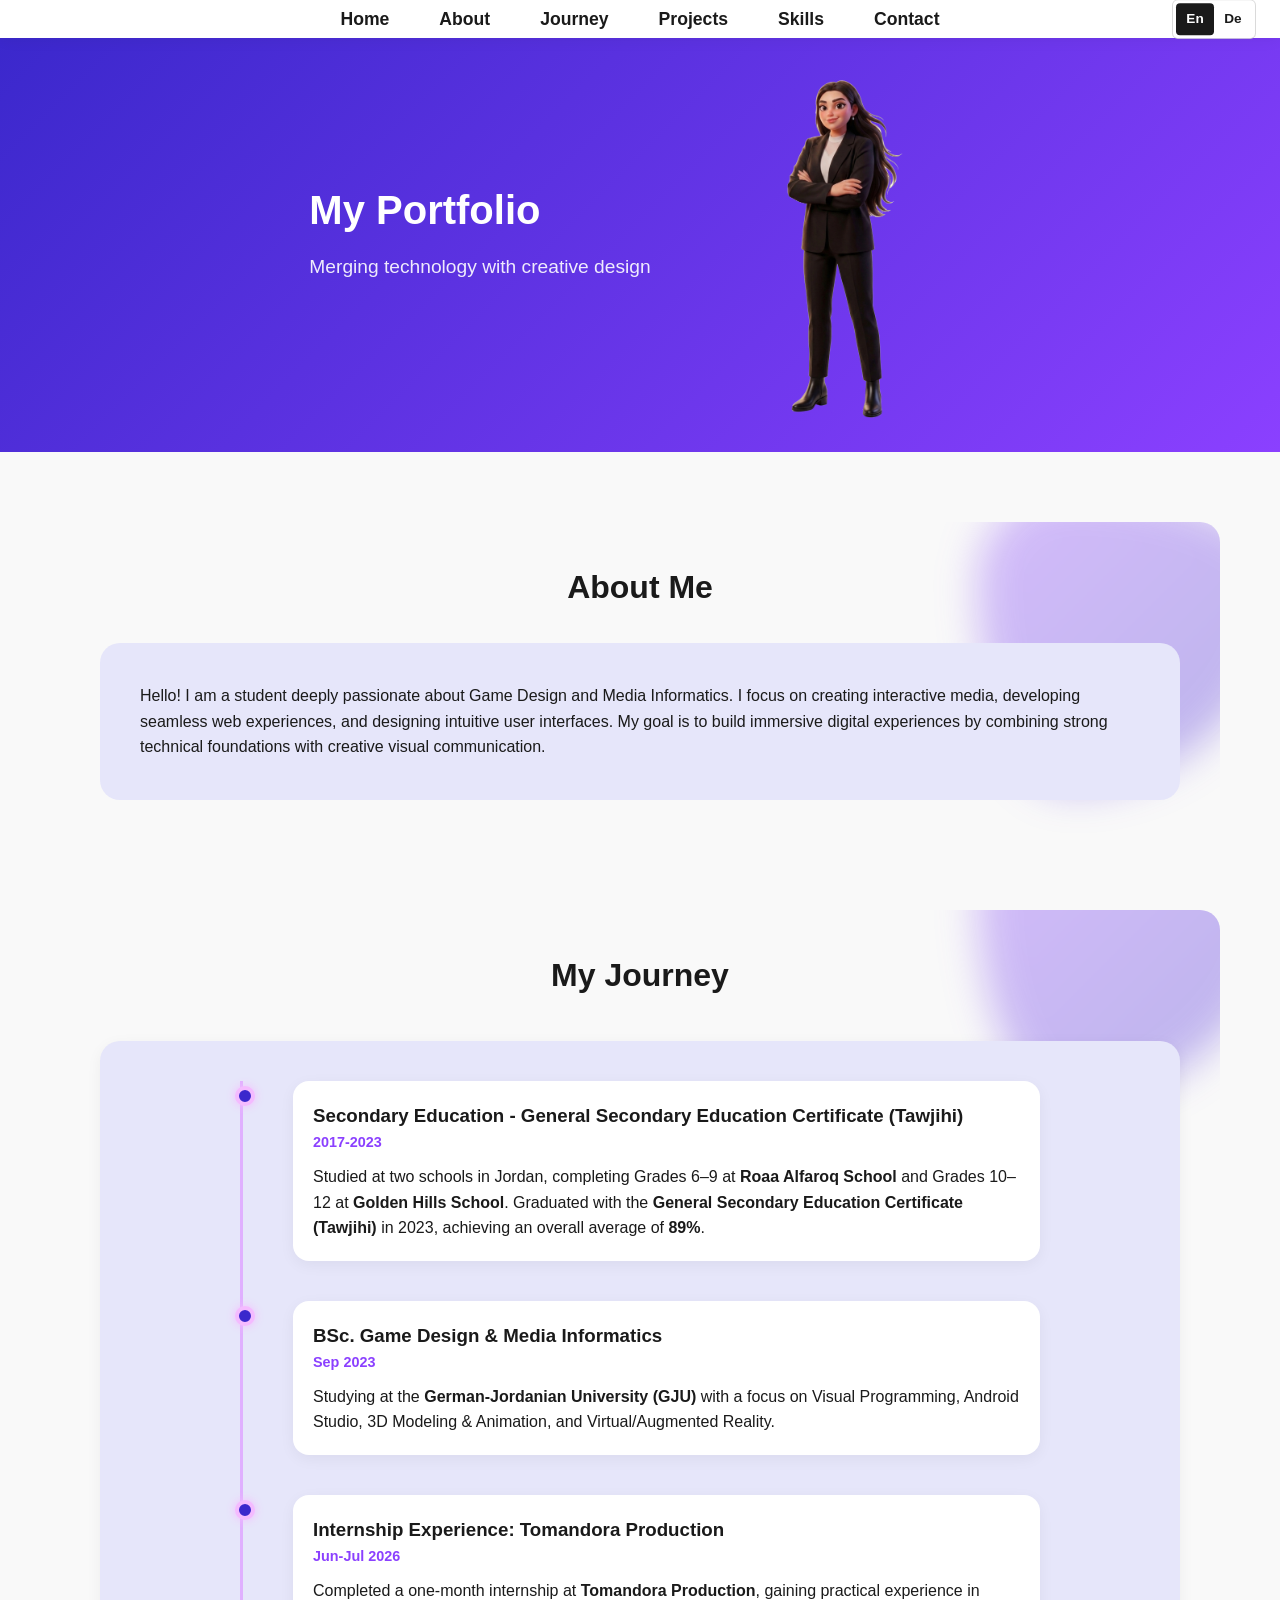
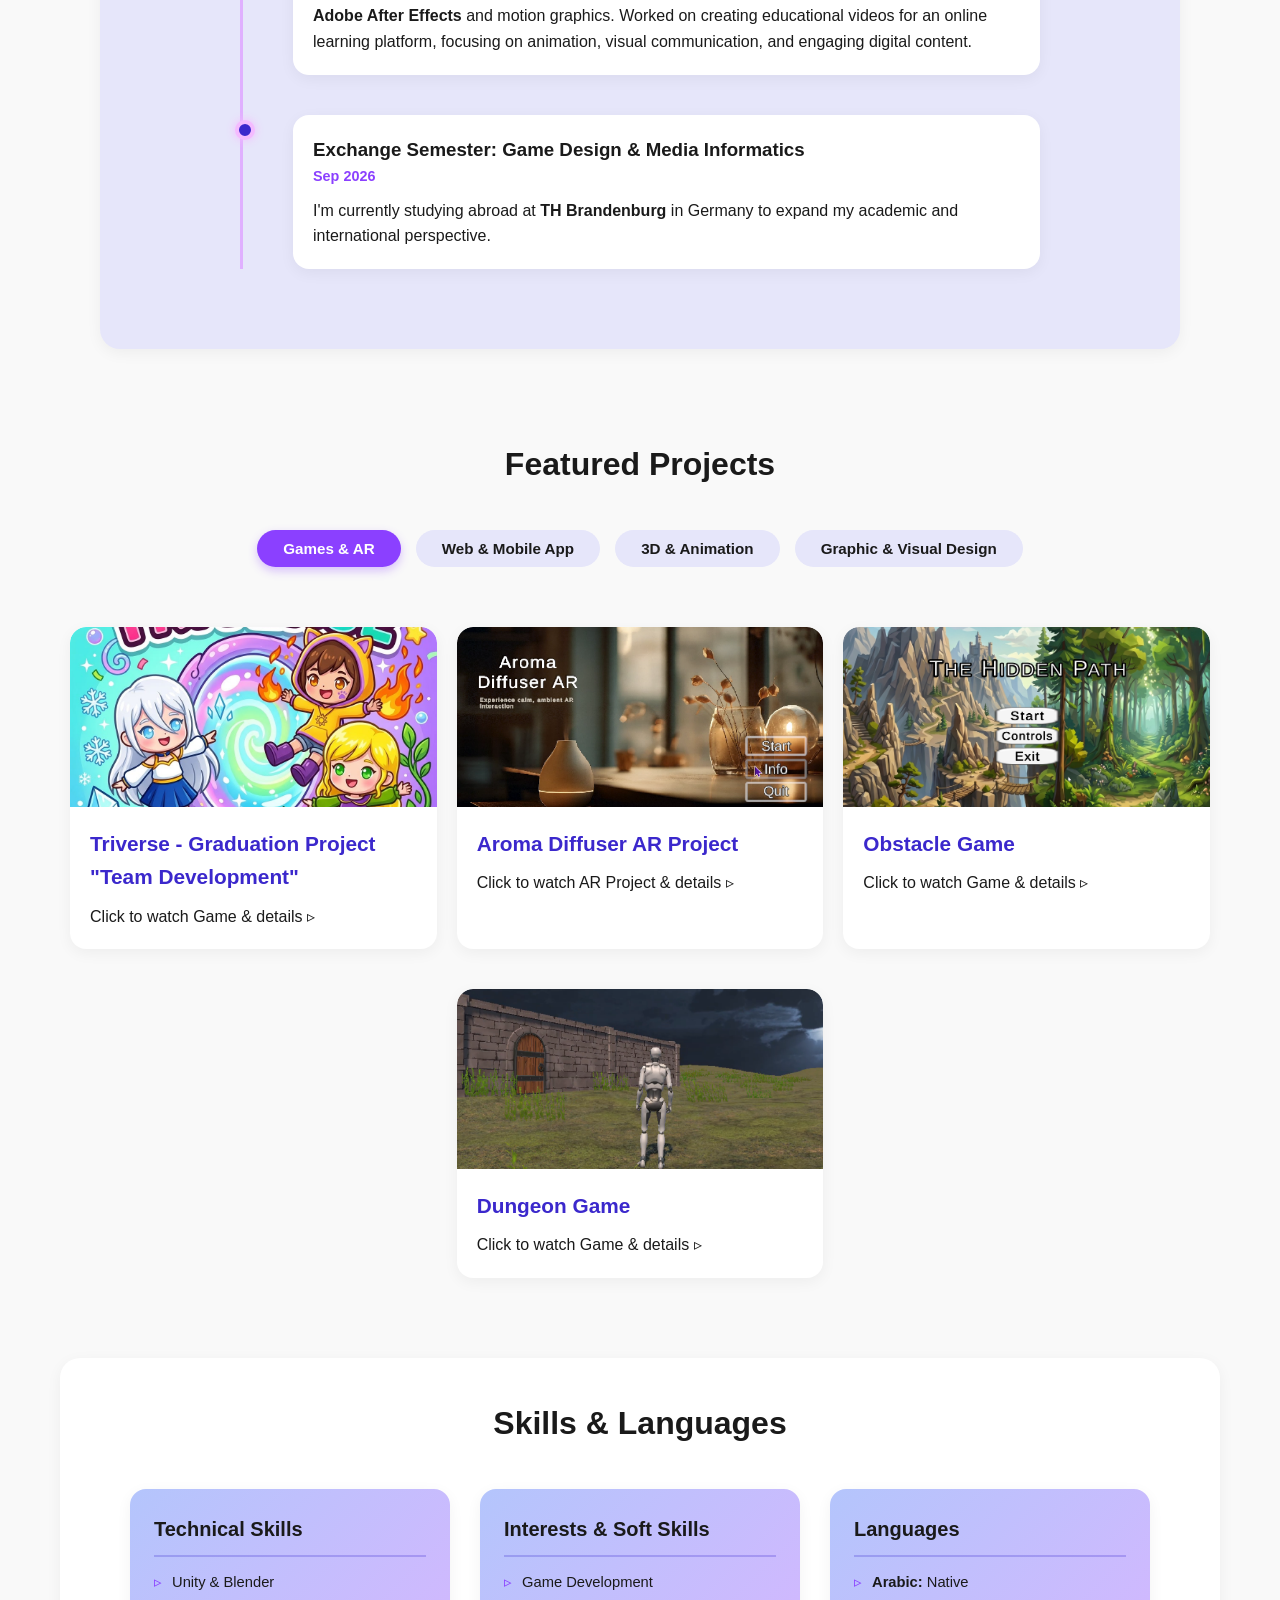
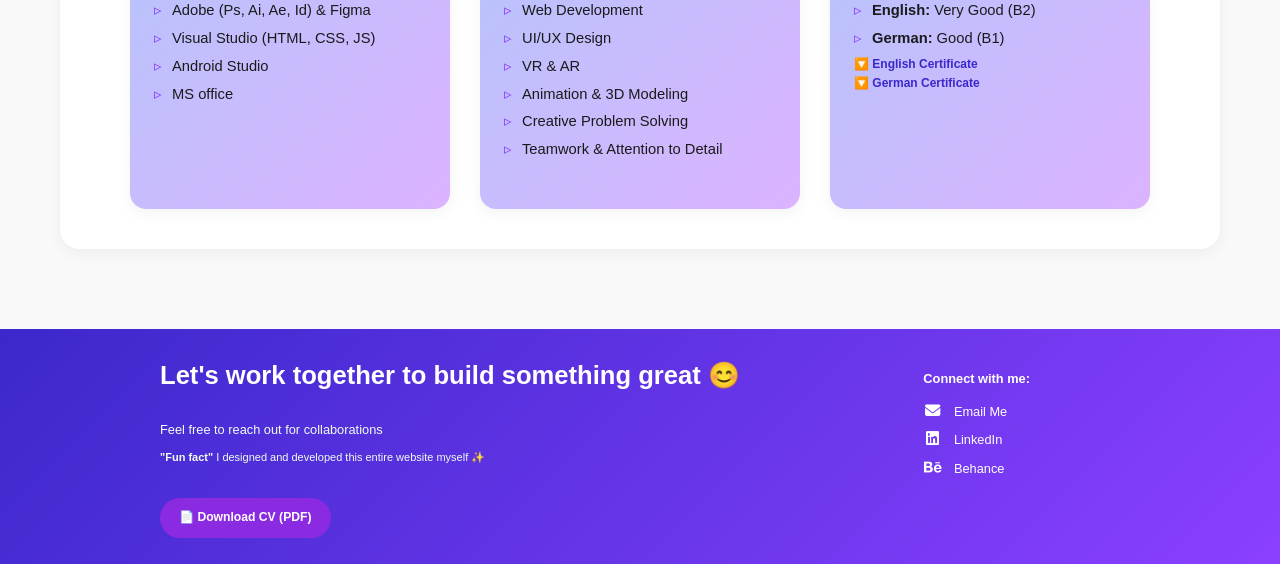
==== index.html @ ee407abc "Update videos" ====
﻿<!DOCTYPE html>
<html lang="en">
<head>
    <meta charset="UTF-8">
    <meta name="viewport" content="width=device-width, initial-scale=1.0">
    <title>Game Design & Media Informatics Portfolio</title>
    <link rel="stylesheet" href="style.css">
    <link rel="stylesheet" href="https://cdnjs.cloudflare.com/ajax/libs/font-awesome/6.4.0/css/all.min.css">
</head>
<body>

    <nav class="navbar">
        <ul>
            <li><a href="#home">Home</a></li>
            <li><a href="#about">About</a></li>
            <li><a href="#experience">Journey</a></li>
            <li><a href="#projects">Projects</a></li>
            <li><a href="#skills">Skills</a></li>
            <li><a href="#contact">Contact</a></li>
        </ul>
        <div class="language-switch" role="group" aria-label="Website language">
            <button type="button" class="language-option active" data-language="en" aria-pressed="true" onclick="setWebsiteLanguage('en')">En</button>
            <button type="button" class="language-option" data-language="de" aria-pressed="false" onclick="setWebsiteLanguage('de')">De</button>
        </div>
    </nav>

    <header class="hero" id="home">
        <div class="stars-container">
            <div class="star" style="top: 10%; left: 5%; animation-delay: 0s;"></div>
            <div class="star" style="top: 20%; left: 80%; animation-delay: 1s;"></div>
            <div class="star" style="top: 40%; left: 15%; animation-delay: 2s;"></div>
            <div class="star" style="top: 50%; left: 60%; animation-delay: 0.5s;"></div>
            <div class="star" style="top: 70%; left: 25%; animation-delay: 1.5s;"></div>
            <div class="star" style="top: 30%; left: 90%; animation-delay: 0.2s;"></div>
            <div class="star" style="top: 60%; left: 5%; animation-delay: 1.2s;"></div>
            <div class="star" style="top: 80%; left: 75%; animation-delay: 0.8s;"></div>
        </div>

        <div class="hero-content">
            <div class="hero-copy">
                <h1>My Portfolio</h1>
                <p class="hero-subtitle">Merging technology with creative design</p>
            </div>
            <div class="hero-image-container">
                <img src="Portfolio Picture2.png" alt="My Personal Picture" class="hero-image">
            </div>
        </div>
    </header>

    <main class="container">

        <section class="about relative-container" id="about">
            <div class="modern-shape"></div>

            <h2 style="text-align: center; margin-bottom: 30px; position: relative; z-index: 2;">About Me</h2>
            <div class="about-content" style="position: relative; z-index: 2;">

                <div class="about-text">
                    <p>Hello! I am a student deeply passionate about Game Design and Media Informatics. I focus on creating interactive media, developing seamless web experiences, and designing intuitive user interfaces. My goal is to build immersive digital experiences by combining strong technical foundations with creative visual communication.</p>
                </div>
            </div>
        </section>

        <section class="timeline-section relative-container" id="experience">
            <div class="modern-shape"></div>

            <h2 style="text-align: center; margin-bottom: 40px; position: relative; z-index: 2;">My Journey</h2>

            <div class="journey-wrapper" style="position: relative; z-index: 2;">
                <div class="timeline">

                    <div class="timeline-item">
                        <div class="timeline-dot"></div>
                        <div class="timeline-content">
                            <h3>Secondary Education - General Secondary Education Certificate (Tawjihi)</h3>
                            <p class="timeline-date">2017-2023</p>
                            <p>Studied at two schools in Jordan, completing Grades 6–9 at <strong>Roaa Alfaroq School</strong> and Grades 10–12 at <strong>Golden Hills School</strong>. Graduated with the <strong>General Secondary Education Certificate (Tawjihi)</strong> in 2023, achieving an overall average of <strong>89%</strong>.</p>
                        </div>
                    </div>

                    <div class="timeline-item">
                        <div class="timeline-dot"></div>
                        <div class="timeline-content">
                            <h3>BSc. Game Design & Media Informatics</h3>
                            <p class="timeline-date">Sep 2023</p>
                            <p>Studying at the <strong>German-Jordanian University (GJU)</strong> with a focus on Visual Programming, Android Studio, 3D Modeling & Animation, and Virtual/Augmented Reality.</p>
                        </div>
                    </div>

                    <div class="timeline-item">
                        <div class="timeline-dot"></div>
                        <div class="timeline-content">
                            <h3>Internship Experience: Tomandora Production</h3>
                            <p class="timeline-date">Jun-Jul 2026</p>
                            <p>Completed a one-month internship at <strong>Tomandora Production</strong>, gaining practical experience in <strong>Adobe After Effects</strong> and motion graphics. Worked on creating educational videos for an online learning platform, focusing on animation, visual communication, and engaging digital content.</p>
                        </div>
                    </div>

                    <div class="timeline-item">
                        <div class="timeline-dot"></div>
                        <div class="timeline-content">
                            <h3>Exchange Semester: Game Design & Media Informatics</h3>
                            <p class="timeline-date">Sep 2026</p>
                            <p>I'm currently studying abroad at <strong>TH Brandenburg</strong> in Germany to expand my academic and international perspective.</p>
                        </div>
                    </div>

                </div>
            </div>
        </section>

        <section class="projects" id="projects">
            <h2 style="text-align: center; margin-bottom: 20px;">Featured Projects</h2>

            <div class="project-filters">
                <button class="filter-btn active" data-filter="games-ar">Games & AR</button>
                <button class="filter-btn" data-filter="web-app">Web & Mobile App</button>
                <button class="filter-btn" data-filter="3d-animation">3D & Animation</button>
                <button class="filter-btn" data-filter="graphic-design">Graphic & Visual Design</button>
            </div>

            <div class="project-card case-study" data-category="games-ar" onclick="openModal('modal-triverse')">
                <div class="card-image" style="background-image: url('Projects/triverse logo.png');"></div>
                <div class="case-study-content">
                    <h3>Triverse - Graduation Project &quot;Team Development&quot;</h3>
                    <p>Click to watch Game &amp; details ▹</p>
                </div>
            </div>

            <div class="project-card case-study" data-category="games-ar" onclick="openModal('modal-ar-aroma')">
                <div class="card-image" style="background-image: url('Projects/AR image.png');"></div>
                <div class="case-study-content">
                    <h3>Aroma Diffuser AR Project</h3>
                    <p>Click to watch AR Project & details ▹</p>
                </div>
            </div>

            <div class="project-card case-study" data-category="games-ar" onclick="openModal('modal-obstacle')">
                <div class="card-image" style="background-image: url('Projects/Obstacle image.png');"></div>
                <div class="case-study-content">
                    <h3>Obstacle Game</h3>
                    <p>Click to watch Game & details ▹</p>
                </div>
            </div>

            <div class="project-card case-study" data-category="games-ar" onclick="openModal('modal-dungeon')">
                <div class="card-image" style="background-image: url('Projects/dungeon image.png');"></div>
                <div class="case-study-content">
                    <h3>Dungeon Game</h3>
                    <p>Click to watch Game & details ▹</p>
                </div>
            </div>

            <div class="project-card case-study hide-project" data-category="web-app" onclick="openModal('modal-flashcards')">
                <div class="card-image" style="background-image: url('Projects/Flashcards image.png');"></div>
                <div class="case-study-content">
                    <h3>Educational Flashcards Website</h3>
                    <p>Click to view Website & details ▹</p>
                </div>
            </div>

            <div class="project-card case-study hide-project" data-category="web-app" onclick="openModal('modal-ssd')">
                <div class="card-image" style="background-image: url('Projects/sdd image.png');"></div>
                <div class="case-study-content">
                    <h3>SSD Platform App</h3>
                    <p>Click to view App & details ▹</p>
                </div>
            </div>

            <div class="project-card case-study hide-project" data-category="web-app" onclick="openModal('modal-little-explorer')">
                <div class="card-image" style="background-image: url('Projects/Little Explorer App.png');"></div>
                <div class="case-study-content">
                    <h3>Little Explorer App</h3>
                    <p>Click to watch App & details ▹</p>
                </div>
            </div>

            <div class="project-card case-study hide-project" data-category="web-app" onclick="openModal('modal-refood')">
                <div class="card-image" style="background-image: url('Projects/refood figma image.png');"></div>
                <div class="case-study-content">
                    <h3>Refood App</h3>
                    <p>Click to view App & details ▹</p>
                </div>
            </div>

            <div class="project-card case-study hide-project" data-category="3d-animation" onclick="openModal('modal-3d-objects')">
                <div class="card-image" style="background-image: url('Projects/3D objects.png');"></div>
                <div class="case-study-content">
                    <h3>3D Objects Showcase</h3>
                    <p>Click to view 3D Model ▹</p>
                </div>
            </div>

            <div class="project-card case-study hide-project" data-category="3d-animation" onclick="openModal('modal-3d-car')">
                <div class="card-image" style="background-image: url('Projects/car in small village.png');"></div>
                <div class="case-study-content">
                    <h3>3D Car in Small Village</h3>
                    <p>Click to view 3D Model ▹</p>
                </div>
            </div>

            <div class="project-card case-study hide-project" data-category="3d-animation" onclick="openModal('modal-3d-dungeon')">
                <div class="card-image" style="background-image: url('Projects/Low Poly Dungeon.png');"></div>
                <div class="case-study-content">
                    <h3>3D Low-Poly Dungeon</h3>
                    <p>Click to view 3D Model ▹</p>
                </div>
            </div>

            <div class="project-card case-study hide-project" data-category="3d-animation" onclick="openModal('modal-3d-seaport')">
                <div class="card-image" style="background-image: url('Projects/Seaport_village.png');"></div>
                <div class="case-study-content">
                    <h3>3D Seaport Village</h3>
                    <p>Click to view 3D Model ▹</p>
                </div>
            </div>

            <div class="project-card case-study hide-project" data-category="3d-animation" onclick="openModal('modal-3d-market')">
                <div class="card-image" style="background-image: url('Projects/Low-Poly Market Square.png');"></div>
                <div class="case-study-content">
                    <h3>3D Low-Poly Market Square</h3>
                    <p>Click to view 3D Model ▹</p>
                </div>
            </div>

            <div class="project-card case-study hide-project" data-category="3d-animation" onclick="openModal('modal-refood-video')">
                <div class="card-image" style="background-image: url('Projects/refood animation image.png');"></div>
                <div class="case-study-content">
                    <h3>Refood App Promo Video</h3>
                    <p>Click to watch Video ▹</p>
                </div>
            </div>

            <div class="project-card case-study hide-project" data-category="3d-animation" onclick="openModal('modal-arabic-proverb')">
                <div class="card-image" style="background-image: url('Projects/animation image.png');"></div>
                <div class="case-study-content">
                    <h3>Arabic Proverb Animation</h3>
                    <p>Click to watch Animation ▹</p>
                </div>
            </div>

            <div class="project-card case-study hide-project" data-category="graphic-design" onclick="openModal('modal-stars')">
                <div class="card-image" style="background-image: url('Projects/stars zine image.png');"></div>
                <div class="case-study-content">
                    <h3>Stars Magazine</h3>
                    <p>Click to view magazine design ▹</p>
                </div>
            </div>

            <div class="project-card case-study hide-project" data-category="graphic-design" onclick="openModal('modal-happiness')">
                <div class="card-image" style="background-image: url('Projects/happy image.png');"></div>
                <div class="case-study-content">
                    <h3>Feeling: Happiness</h3>
                    <p>Click to view photography project ▹</p>
                </div>
            </div>

            <div class="project-card case-study hide-project" data-category="graphic-design" onclick="openModal('modal-memories')">
                <div class="card-image" style="background-image: url('Projects/memories image.png');"></div>
                <div class="case-study-content">
                    <h3>Memories</h3>
                    <p>Click to view photography project ▹</p>
                </div>
            </div>

            <div class="project-card case-study hide-project" data-category="graphic-design" onclick="openModal('modal-refood-design')">
                <div class="card-image" style="background-image: url('Projects/refood pres image.png');"></div>
                <div class="case-study-content">
                    <h3>Refood Brand & Presentation</h3>
                    <p>Click to view design deck ▹</p>
                </div>
            </div>

        </section>

        <div id="modal-triverse" class="modal-overlay" onclick="closeOutside(event, 'modal-triverse')">
            <div class="modal-box">
                <span class="close-btn" onclick="closeModal('modal-triverse')">&times;</span>
                <div class="modal-body">
                    <h2>Triverse - Graduation Project &quot;Team Development&quot;</h2>

                    <video controls class="project-video">
                        <source src="https://res.cloudinary.com/byztgbnb/video/upload/v1791586321/Triverse_Project_Web.mp4" type="video/mp4">
                    </video>

                    <div class="triverse-gallery" aria-label="Triverse project images">
                        <a href="Projects/characters triverse.jpeg" onclick="openTriverseImage(event, this)"><img src="Projects/characters triverse.jpeg" alt="Triverse characters"></a>
                        <a href="Projects/ice map triverse.png" onclick="openTriverseImage(event, this)"><img src="Projects/ice map triverse.png" alt="Triverse ice map"></a>
                        <a href="Projects/lava map triverse.png" onclick="openTriverseImage(event, this)"><img src="Projects/lava map triverse.png" alt="Triverse lava map"></a>
                        <a href="Projects/forest map triverse.png" onclick="openTriverseImage(event, this)"><img src="Projects/forest map triverse.png" alt="Triverse forest map"></a>
                        <a href="Projects/HUI triverse.png" onclick="openTriverseImage(event, this)"><img src="Projects/HUI triverse.png" alt="Triverse user interface"></a>
                    </div>

                    <p><strong>Goal:</strong> Create an educational 3D adventure game that combines environmental awareness with interactive gameplay, encouraging players aged 12+ to explore different worlds and learn about protecting the environment.</p>
                    <p><strong>Tools:</strong> Unity, C#, Blender, Adobe Photoshop, GitHub.</p>
                    <p><strong>Key Focus:</strong> Game design, level design, character abilities, interactive quests, environmental storytelling, UI/UX design, 3D environments, and gameplay programming.</p>
                    <p><strong>Result:</strong> A fully functional 3D adventure game featuring three themed worlds (Ice, Lava, and Forest) with unique characters, missions, rewards, and environmental challenges. The game combines exploration, interactive quests, and educational content to create an engaging learning experience.</p>
                </div>
            </div>
        </div>

        <div id="triverse-image-viewer" class="triverse-image-viewer" role="dialog" aria-modal="true" aria-label="Triverse image preview" aria-hidden="true" onclick="if (event.target === this) closeTriverseImage()">
            <button class="triverse-image-close" type="button" aria-label="Close image preview" onclick="closeTriverseImage()">&times;</button>
            <button class="triverse-image-nav triverse-image-previous" type="button" aria-label="Previous image" onclick="navigateTriverseImage(-1)">&#10094;</button>
            <img src="" alt="">
            <button class="triverse-image-nav triverse-image-next" type="button" aria-label="Next image" onclick="navigateTriverseImage(1)">&#10095;</button>
        </div>

        <div id="modal-ar-aroma" class="modal-overlay" onclick="closeOutside(event, 'modal-ar-aroma')">
            <div class="modal-box">
                <span class="close-btn" onclick="closeModal('modal-ar-aroma')">&times;</span>
                <div class="modal-body">
                    <h2>Aroma Diffuser AR Project</h2>
                    
                        <video controls class="project-video">
                            <source src="https://res.cloudinary.com/byztgbnb/video/upload/v1791586040/Aroma_Diffuser_AR_Project.mp4" type="video/mp4">
                        </video>
                      
                        <p><strong>Goal:</strong> To show how a simple physical object can become more engaging inside an AR environment by responding to different scents with lighting, matching sounds, and real-time steam effects (Marketing of industrial products).</p>
                        <p><strong>Tools:</strong> Unity, Vuforia (Image Target), C# Scripting.</p>
                        <p><strong>Key Features:</strong> Interactive UI with tooltips, dynamic particle effects, audio integration, and real-time object manipulation (scaling & rotation).</p>
                        <p><strong>Result:</strong> A smooth and responsive AR interaction on mobile that brings together visual and audio effects realistically.</p>
                    </div>
                </div>
        </div>

        <div id="modal-obstacle" class="modal-overlay" onclick="closeOutside(event, 'modal-obstacle')">
            <div class="modal-box">
                <span class="close-btn" onclick="closeModal('modal-obstacle')">&times;</span>
                <div class="modal-body">
                    <h2>Obstacle Game</h2>

                    <video controls class="project-video">
                        <source src="https://res.cloudinary.com/byztgbnb/video/upload/v1791585065/Obstacle_Game_Web.mp4" type="video/mp4">
                    </video>

                            <p><strong>Goal:</strong> Create a fast-paced 3D platformer game designed to test player reflexes through dynamic obstacles and precise movement mechanics.</p>
                            <p><strong>Tools:</strong> Unity, C# Scripting.</p>
                            <p><strong>Key Focus:</strong> Level design, physics-based programming, custom animation states, and highly responsive character controls.</p>
                            <p><strong>Result:</strong> A fully functional 3D prototype featuring progressive difficulty scaling, moving hazards, and smooth player mechanics that maximize engagement and replayability.</p>
                        </div>
                    </div>
        </div>

        <div id="modal-dungeon" class="modal-overlay" onclick="closeOutside(event, 'modal-dungeon')">
            <div class="modal-box">
                <span class="close-btn" onclick="closeModal('modal-dungeon')">&times;</span>
                <div class="modal-body">
                    <h2>Dungeon Game</h2>

                    <video controls class="project-video">
                        <source src="https://res.cloudinary.com/byztgbnb/video/upload/v1791585686/Dungeon_Game_Web.mp4" type="video/mp4">
                    </video>

                        <p><strong>Goal:</strong> Design an atmospheric adventure game featuring stylized lighting and interactive environment mechanics focusing on immersive environmental design and player exploration.</p>
                        <p><strong>Tools:</strong> Unity, C#, Blender.</p>
                        <p><strong>Key Focus:</strong> Visual aesthetics, dungeon generation concepts, real-time lighting and shadows, environment interaction, and spatial audio integration.</p>
                        <p><strong>Result:</strong> An immersive adventure prototype delivering a polished player experience with interactive prop mechanics (doors/chests), dynamic ambient audio, and custom-designed 3D environments.</p>
                    </div>
                </div>
        </div>

        <div id="modal-flashcards" class="modal-overlay" onclick="closeOutside(event, 'modal-flashcards')">
            <div class="modal-box">
                <span class="close-btn" onclick="closeModal('modal-flashcards')">&times;</span>
                <div class="modal-body">
                    <h2>Educational Flashcards Website</h2>

                         <video controls class="project-video">
                             <source src="https://res.cloudinary.com/byztgbnb/video/upload/v1791583051/Flashcards_Website.mp4" type="video/mp4">
                         </video>


                        <p><strong>Goal:</strong> Develop an interactive web platform utilizing digital flashcards to optimize student learning and memory retention.</p>
                        <p><strong>Tools:</strong> Apache NetBeans: PHP, CSS.</p>
                        <p><strong>Key Focus:</strong> Interactive front-end development, CSS animations (card flipping), dynamic DOM manipulation, and responsive UI design.</p>
                        <p><strong>Result:</strong> A highly responsive web application with custom card-flipping animations and progress tracking features.</p>
                    </div>
                </div>
        </div>

        <div id="modal-ssd" class="modal-overlay" onclick="closeOutside(event, 'modal-ssd')">
            <div class="modal-box">
                <span class="close-btn" onclick="closeModal('modal-ssd')">&times;</span>
                <div class="modal-body">
                    <h2>SSD Platform App</h2>

                    <iframe src="Projects/SSD Platform.html" class="project-preview-frame" title="SSD Platform Preview"></iframe>

                    <h3>SDD Platform Video</h3>
                    <video controls class="project-video">
                        <source src="https://res.cloudinary.com/byztgbnb/video/upload/v1791586393/SSD_Platform_App_Video.mp4" type="video/mp4">
                    </video>

                    <p><strong>Goal:</strong> Develop a comprehensive Facility Cleaning Management System for the German Jordanian University to streamline task distribution across multiple departments and roles.</p>
                    <p><strong>Tools:</strong> Android Studio: Kotlin, XML, Database & Firebase.</p>
                    <p><strong>Key Focus:</strong> Role-based dashboards (HoD, Supervisor, Worker), real-time task tracking, QR code employee scanning, and daily/weekly automated reporting.</p>
                    <p><strong>Result:</strong> Designed an interactive 18-screen platform that provides a scalable solution for facility management, issue logging, and performance evaluation.</p>
                    <a href="Projects/SSD Platform.html" target="_blank" class="btn-download" style="text-align: center; display: block; margin-top: 15px;"><i class="fas fa-external-link-alt"></i> Open Full Screen</a>
                </div>
            </div>
        </div>

        <div id="modal-little-explorer" class="modal-overlay" onclick="closeOutside(event, 'modal-little-explorer')">
            <div class="modal-box">
                <span class="close-btn" onclick="closeModal('modal-little-explorer')">&times;</span>
                <div class="modal-body">
                    <h2>Little Explorer App</h2>

                    <video controls class="project-video">
                        <source src="https://res.cloudinary.com/byztgbnb/video/upload/v1791586469/Littel_Explorer.mp4" type="video/mp4">
                    </video>

                    <p><strong>Goal:</strong> Design an interactive educational mobile app that makes learning engaging and accessible for children.</p>
                    <p><strong>Tools:</strong> Figma, UI/UX Design, Prototyping.</p>
                    <p><strong>Key Focus:</strong> Mobile UI design, user flows, interactive prototyping, navigation, and child-friendly visual design.</p>
                    <p><strong>Result:</strong> A complete interactive prototype featuring educational activities, interactive challenges, results screens, and customizable settings, designed to create a playful and intuitive learning experience.</p>
                </div>
            </div>
        </div>

        <div id="modal-refood" class="modal-overlay" onclick="closeOutside(event, 'modal-refood')">
            <div class="modal-box">
                <span class="close-btn" onclick="closeModal('modal-refood')">&times;</span>
                <div class="modal-body">
                    <h2>Refood App</h2>

                    <div style="background-color: #1a1a1a; padding: 20px; border-radius: 12px; display: flex; justify-content: center; align-items: center; margin-top: 10px; margin-bottom: 20px; box-shadow: 0 4px 15px rgba(0,0,0,0.15);">
                        <img src="Projects/Refood app.png" alt="Refood App Preview" style="max-height: 280px; width: auto; max-width: 100%; border-radius: 6px; object-fit: contain;">
                    </div>

                        <p><strong>Goal:</strong> Conceptualize a sustainable mobile application "REFOOD" aimed at combating food waste by connecting users with recycling machines and organic compost markets.</p>
                        <p><strong>Tools:</strong> Figma, Adobe Photoshop (Logo), UI/UX Mobile Design, Wireframing.</p>
                        <p><strong>Key Focus:</strong> Eco-friendly user journeys, gamification (competitions and leaderboards), location-based recycling tracking, and a dedicated green marketplace.</p>
                        <p><strong>Result:</strong> A comprehensive UI/UX design showcasing a user-centered approach to environmental sustainability, featuring intuitive navigation and engaging reward systems.</p>
                        <a href="Projects/figma refood app.pdf" target="_blank" class="btn-download" style="text-align: center; display: block; margin-top: 15px;"><i class="fas fa-file-pdf"></i> Open Full Screen</a>
                    </div>
                </div>
        </div>

        <div id="modal-3d-objects" class="modal-overlay" onclick="closeOutside(event, 'modal-3d-objects')">
            <div class="modal-box">
                <span class="close-btn" onclick="closeModal('modal-3d-objects')">&times;</span>
                <div class="modal-body">
                    <h2>3D Objects Showcase</h2>
                    <img src="Projects/3D Objects.png" class="project-modal-img" alt="3D Objects Showcase">
                    <p><strong>Goal:</strong> Model and texture a diverse asset library of production-ready 3D objects with precise geometry and stylized shading.</p>
                    <p><strong>Tools:</strong> Blender.</p>
                    <p><strong>Key Focus:</strong> Modeling diverse shapes (Hard-surface & Organic), stylized PBR material creation, and aesthetic scene composition.</p>
                    <p><strong>Result:</strong> A polished collection of optimized models including a detailed bedroom set, realistic food assets, characters and accessories.</p>
                </div>
            </div>
        </div>

        <div id="modal-3d-car" class="modal-overlay" onclick="closeOutside(event, 'modal-3d-car')">
            <div class="modal-box">
                <span class="close-btn" onclick="closeModal('modal-3d-car')">&times;</span>
                <div class="modal-body">
                    <h2>3D Car in Small Village</h2>
                    <img src="Projects/car in small village.png" class="project-modal-img" alt="3D Car in Small Village">
                    <p><strong>Goal:</strong> Design and build a charming low-poly 3D diorama featuring a detailed vehicle inside a stylized village environment.</p>
                    <p><strong>Tools:</strong> Blender.</p>
                    <p><strong>Key Focus:</strong> Environment layout, residential architecture design, vehicle props, Character modeling, ambient lighting (street lighting effects) and narrative world-building.</p>
                    <p><strong>Result:</strong> An engaging miniature village scene that effectively captures a moment of daily life through environmental storytelling.</p>
                </div>
            </div>
        </div>

        <div id="modal-3d-dungeon" class="modal-overlay" onclick="closeOutside(event, 'modal-3d-dungeon')">
            <div class="modal-box">
                <span class="close-btn" onclick="closeModal('modal-3d-dungeon')">&times;</span>
                <div class="modal-body">
                    <h2>3D Low Poly Dungeon</h2>
                    <img src="Projects/Low Poly Dungeon.png" class="project-modal-img" alt="3D Low Poly Dungeon">
                    <p><strong>Goal:</strong> Craft a modular low-poly fantasy dungeon crawler environment specifically tailored for game level design configurations.</p>
                    <p><strong>Tools:</strong> Blender.</p>
                    <p><strong>Key Focus:</strong> Modular room architecture (modular kit-bashing), interior prop placement, low-poly aesthetics, palette coordination and high-contrast atmospheric lighting for an immersive mood.</p>
                    <p><strong>Result:</strong> Built a game-ready modular environment pack that optimizes scene rendering while maximizing exploration immersion.</p>
                </div>
            </div>
        </div>

        <div id="modal-3d-seaport" class="modal-overlay" onclick="closeOutside(event, 'modal-3d-seaport')">
            <div class="modal-box">
                <span class="close-btn" onclick="closeModal('modal-3d-seaport')">&times;</span>
                <div class="modal-body">
                    <h2>3D Seaport Village</h2>
                    <img src="Projects/Seaport_village.png" class="project-modal-img" alt="3D Seaport Village">
                    <p><strong>Goal:</strong> Construct a night-time maritime environment centered around a lighthouse island, focusing on the interaction between water and land assets.</p>
                    <p><strong>Tools:</strong> Blender.</p>
                    <p><strong>Key Focus:</strong> Complex scene composition, architectural asset scaling, and object density control, stylized water shaders with reflections, lighthouse architecture, rocky terrain modeling, and dynamic moonlit lighting.</p>
                    <p><strong>Result:</strong> Successfully engineered an intricate low-poly seaport environment with high visual interest distributed across multiple layers.</p>
                </div>
            </div>
        </div>

        <div id="modal-3d-market" class="modal-overlay" onclick="closeOutside(event, 'modal-3d-market')">
            <div class="modal-box">
                <span class="close-btn" onclick="closeModal('modal-3d-market')">&times;</span>
                <div class="modal-body">
                    <h2>3D Low-Poly Market Square</h2>
                    <img src="Projects/Low-Poly Market Square.png" class="project-modal-img" alt="3D Low-Poly Market Square">
                    <p><strong>Goal:</strong> Design a lively 3D marketplace town square showcasing unique architectural props and vibrant marketplace asset density.</p>
                    <p><strong>Tools:</strong> Blender.</p>
                    <p><strong>Key Focus:</strong> Architectural variation, market stall prop design (carts, barrels, fountain), warm ambient color grading.</p>
                    <p><strong>Result:</strong> A detailed and inviting town square environment that provides a rich sense of community and place within a low-poly aesthetic harmony.</p>
                </div>
            </div>
        </div>

        <div id="modal-refood-video" class="modal-overlay" onclick="closeOutside(event, 'modal-refood-video')">
            <div class="modal-box">
                <span class="close-btn" onclick="closeModal('modal-refood-video')">&times;</span>
                <div class="modal-body">
                    <h2>Refood App Promo Video</h2>

                        <video controls class="project-video">
                            <source src="https://res.cloudinary.com/byztgbnb/video/upload/v1791586570/refood_project.mp4" type="video/mp4">
                        </video>

                        <p><strong>Goal:</strong> Create a compelling awareness video to highlight the environmental impact of food waste and introduce the Refood app as a technological solution.</p>
                        <p><strong>Tools:</strong> Adobe After Effects, Adobe Photoshop.</p>
                        <p><strong>Key Focus:</strong> Narrative storytelling through motion graphics, bilingual kinetic typography, UI/UX asset animation, fluid screen transitions and visualizing the "Waste to Resource" transformation process.</p>
                        <p><strong>Result:</strong> A professional promotional video that effectively communicates the app's mission, encouraging user adoption through strong visual calls to action.</p>
                    </div>
                </div>
        </div>

        <div id="modal-arabic-proverb" class="modal-overlay" onclick="closeOutside(event, 'modal-arabic-proverb')">
            <div class="modal-box">
                <span class="close-btn" onclick="closeModal('modal-arabic-proverb')">&times;</span>
                <div class="modal-body">
                    <h2>Arabic Proverb Animation</h2>

                            <video controls class="project-video">
                                <source src="https://res.cloudinary.com/byztgbnb/video/upload/v1791586664/Animation.mp4" type="video/mp4">
                            </video>

                        <p><strong>Goal:</strong> Create a creative cultural motion graphics piece animating a traditional Arabic proverb ("The winds blow contrary to what the ships desire") to convey its philosophical meaning through creative visual storytelling.</p>
                        <p><strong>Tools:</strong> Adobe After Effects, Adobe Illustrator.</p>
                        <p><strong>Key Focus:</strong> Vector character illustration, narrative timing, environment effects (wind & waves) and educational content design using kinetic typography.</p>
                        <p><strong>Result:</strong> Formed an expressive visual narrative short film demonstrating advanced motion principles and creative art direction.</p>
                    </div>
                </div>
        </div>

        <div id="modal-stars" class="modal-overlay" onclick="closeOutside(event, 'modal-stars')">
            <div class="modal-box">
                <span class="close-btn" onclick="closeModal('modal-stars')">&times;</span>
                <div class="modal-body">
                    <h2>Stars Magazine</h2>
                    <iframe src="Projects/stars_magazine.pdf" class="project-preview-frame" title="Stars Magazine Design"></iframe>
                    <p><strong>Goal:</strong> Design a captivating editorial magazine layout that balances typography, imagery, and whitespace to create an engaging reading experience.</p>
                    <p><strong>Tools:</strong> Adobe InDesign.</p>
                    <p><strong>Key Focus:</strong> Editorial layout, typographic hierarchy, grid systems, and print-ready digital publishing.</p>
                    <p><strong>Result:</strong> A beautifully structured multi-page zine/magazine that demonstrates a strong grasp of visual hierarchy and editorial design principles.</p>
                    <a href="Projects/stars_magazine.pdf" target="_blank" class="btn-download" style="text-align: center; display: block; margin-top: 15px;"><i class="fas fa-file-pdf"></i> Open Full Magazine</a>
                </div>
            </div>
        </div>

        <div id="modal-happiness" class="modal-overlay" onclick="closeOutside(event, 'modal-happiness')">
            <div class="modal-box">
                <span class="close-btn" onclick="closeModal('modal-happiness')">&times;</span>
                <div class="modal-body">
                    <h2>Feeling: Happiness (Photography)</h2>
                    <iframe src="Projects/happiness_photography.pdf" class="project-preview-frame" title="Feeling Happiness Photography"></iframe>
                    <p><strong>Goal:</strong> Capture, curate, and present a photography series that visually explores and translates the abstract human emotion of happiness.</p>
                    <p><strong>Tools:</strong> Digital Camera, Adobe InDesign.</p>
                    <p><strong>Key Focus:</strong> Photographic composition, natural lighting, photo curation, and editorial presentation layout.</p>
                    <p><strong>Result:</strong> A compelling visual photobook that effectively communicates emotion through carefully composed shots and clean editorial design.</p>
                    <a href="Projects/happiness_photography.pdf" target="_blank" class="btn-download" style="text-align: center; display: block; margin-top: 15px;"><i class="fas fa-file-pdf"></i> Open Full PDF Document</a>
                </div>
            </div>
        </div>

        <div id="modal-memories" class="modal-overlay" onclick="closeOutside(event, 'modal-memories')">
            <div class="modal-box">
                <span class="close-btn" onclick="closeModal('modal-memories')">&times;</span>
                <div class="modal-body">
                    <h2>Memories (Photography)</h2>
                    <iframe src="Projects/memories_photography.pdf" class="project-preview-frame" title="Memories Photography"></iframe>
                    <p><strong>Goal:</strong> Document and preserve nostalgic moments through a cohesive photography collection presented in a well-structured digital layout.</p>
                    <p><strong>Tools:</strong> Digital Camera, Adobe InDesign.</p>
                    <p><strong>Key Focus:</strong> Visual storytelling, framing techniques, subject focus, and page layout consistency.</p>
                    <p><strong>Result:</strong> A cohesive photographic narrative that preserves visual memories inside an elegant, minimalist presentation format.</p>
                    <a href="Projects/memories_photography.pdf" target="_blank" class="btn-download" style="text-align: center; display: block; margin-top: 15px;"><i class="fas fa-file-pdf"></i> Open Full PDF Document</a>
                </div>
            </div>
        </div>

        <div id="modal-refood-design" class="modal-overlay" onclick="closeOutside(event, 'modal-refood-design')">
            <div class="modal-box">
                <span class="close-btn" onclick="closeModal('modal-refood-design')">&times;</span>
                <div class="modal-body">
                    <h2>Refood Brand & Presentation</h2>
                    <iframe src="Projects/refood project.pdf" class="project-preview-frame" title="Refood Branding and Pitch"></iframe>
                    <p><strong>Goal:</strong> Develop a comprehensive visual identity and a persuasive presentation deck for the Refood initiative to attract stakeholders and users.</p>
                    <p><strong>Tools:</strong> Adobe Illustrator, Adobe Photoshop, Figma, Microsoft PowerPoint.</p>
                    <p><strong>Key Focus:</strong> Brand identity design, logo creation, presentation structure, moodboard, posters and cross-platform visual consistency.</p>
                    <p><strong>Result:</strong> A highly professional pitch deck and unified brand identity that effectively communicates the project’s green vision and technological solutions.</p>
                    <a href="Projects/refood_presentation.pdf" target="_blank" class="btn-download" style="text-align: center; display: block; margin-top: 15px;"><i class="fas fa-file-pdf"></i> Open Full PDF Document</a>
                </div>
            </div>
        </div>

        <section class="skills-section" id="skills">
            <h2 style="text-align: center; margin-bottom: 40px;">Skills & Languages</h2>
            <div class="skills-grid">

                <div class="skill-card gradient-2">
                    <h3>Technical Skills</h3>
                    <ul class="skill-list">
                        <li>Unity & Blender</li>
                        <li>Adobe (Ps, Ai, Ae, Id) & Figma</li>
                        <li>Visual Studio (HTML, CSS, JS)</li>
                        <li>Android Studio</li>
                        <li>MS office</li>
                    </ul>

                    </div>

                <div class="skill-card gradient-2">
                    <h3>Interests & Soft Skills</h3>
                    <ul class="skill-list">
                        <li>Game Development</li>
                        <li>Web Development</li>
                        <li>UI/UX Design</li>
                        <li>VR & AR</li>
                        <li>Animation & 3D Modeling</li>
                        <li>Creative Problem Solving</li>
                        <li>Teamwork & Attention to Detail</li>
                    </ul>
                </div>

                <div class="skill-card gradient-2">
                    <h3>Languages</h3>
                    <ul class="skill-list language-list">
                        <li><strong>Arabic:</strong> Native</li>
                        <li>
                            <strong>English:</strong> Very Good (B2)
                        </li>
                        <li>
                            <strong>German:</strong> Good (B1)
                        </li>
                    </ul>
                    
                     <a href="English_Certificate.pdf" class="lang-download" download>🔽 English Certificate</a>
                     <a href="German_Certificate.pdf" class="lang-download" download>🔽 German Certificate</a>
                       
                </div>

            </div>
        </section>

    </main>

    <footer id="contact" style="position: relative; overflow: hidden;">

        <div class="stars-container"> </div>

        <div class="footer-content" style="position: relative; z-index: 2;">
            <div class="footer-text">
                <h2>Let's work together to build something great 😊</h2>
                <p>Feel free to reach out for collaborations</p>
                <p style="font-size: 11px; margin-bottom: 16px;">
                    <b>"Fun fact"</b> I designed and developed this entire website myself ✨
                </p>
                <a href="CV Aseel Ballan.pdf" class="btn-download" download>📄 Download CV (PDF)</a>
            </div>

            <div class="footer-links">
                <h4 style="color: white; margin-bottom: 12px;">Connect with me:</h4>
                <a href="mailto:Aseel6Ballan@outlook.com"><i class="fas fa-envelope"></i> Email Me</a>
                <a href="https://linkedin.com/in/aseelballan" target="_blank"><i class="fab fa-linkedin"></i> LinkedIn</a>
                <a href="https://www.behance.net/aseelballan"><i class="fab fa-behance"></i> Behance</a>
            </div>
        </div>
    </footer>

    <script>
        const germanTranslations = {
            "Home": "Startseite",
            "About": "Über mich",
            "Journey": "Mein Werdegang",
            "Projects": "Projekte",
            "Skills": "Fähigkeiten",
            "Contact": "Kontakt",
            "My Portfolio": "Mein Portfolio",
            "Merging technology with creative design": "Technologie und kreatives Design vereint",
            "About Me": "Über mich",
            "Hello! I am a student deeply passionate about Game Design and Media Informatics. I focus on creating interactive media, developing seamless web experiences, and designing intuitive user interfaces. My goal is to build immersive digital experiences by combining strong technical foundations with creative visual communication.": "Hallo! Ich bin Studentin und begeistere mich für Game Design und Medieninformatik. Mein Schwerpunkt liegt auf interaktiven Medien, nahtlosen Web-Erlebnissen und intuitiven Benutzeroberflächen. Mein Ziel ist es, immersive digitale Erlebnisse zu schaffen, indem ich fundierte technische Kenntnisse mit kreativer visueller Kommunikation verbinde.",
            "My Journey": "Mein Werdegang",
            "Secondary Education - General Secondary Education Certificate (Tawjihi)": "Sekundarschulbildung – Allgemeiner Sekundarschulabschluss (Tawjihi)",
            "Studied at two schools in Jordan, completing Grades 6–9 at": "Ich besuchte zwei Schulen in Jordanien und absolvierte die Klassen 6–9 an der",
            "and Grades 10–12 at": "sowie die Klassen 10–12 an der",
            ". Graduated with the": ". Im Jahr 2023 erwarb ich den",
            "in 2023, achieving an overall average of": "mit einem Gesamtdurchschnitt von",
            "BSc. Game Design & Media Informatics": "B.Sc. Game Design & Medieninformatik",
            "Studying at the": "Ich studiere an der",
            "with a focus on Visual Programming, Android Studio, 3D Modeling & Animation, and Virtual/Augmented Reality.": "mit Schwerpunkten in visuellem Programmieren, Android Studio, 3D-Modellierung und Animation sowie Virtual und Augmented Reality.",
            "Internship Experience: Tomandora Production": "Praktikum: Tomandora Production",
            "Completed a one-month internship at": "Ich absolvierte ein einmonatiges Praktikum bei",
            ", gaining practical experience in": "und sammelte praktische Erfahrungen mit",
            "and motion graphics. Worked on creating educational videos for an online learning platform, focusing on animation, visual communication, and engaging digital content.": "sowie Motion Graphics. Ich wirkte an Lernvideos für eine Online-Lernplattform mit und konzentrierte mich auf Animation, visuelle Kommunikation und ansprechende digitale Inhalte.",
            "Exchange Semester: Game Design & Media Informatics": "Auslandssemester: Game Design & Medieninformatik",
            "I'm currently studying abroad at": "Derzeit studiere ich im Ausland an der",
            "in Germany to expand my academic and international perspective.": "in Deutschland, um meinen akademischen und internationalen Horizont zu erweitern.",
            "Featured Projects": "Ausgewählte Projekte",
            "Games & AR": "Spiele & AR",
            "Web & Mobile App": "Web- & Mobile-Apps",
            "3D & Animation": "3D & Animation",
            "Graphic & Visual Design": "Grafik- & visuelles Design",
            "Triverse - Graduation Project \"Team Development\"": "Triverse – Abschlussprojekt „Team Development“",
            "Click to watch Game & details ▹": "Spiel und Details ansehen ▹",
            "Aroma Diffuser AR Project": "AR-Projekt: Aroma-Diffusor",
            "Click to watch AR Project & details ▹": "AR-Projekt und Details ansehen ▹",
            "Obstacle Game": "Hindernisspiel",
            "Click to watch Game & details ▹": "Spiel und Details ansehen ▹",
            "Dungeon Game": "Dungeon-Spiel",
            "Educational Flashcards Website": "Lernkartei-Website",
            "Click to view Website & details ▹": "Website und Details ansehen ▹",
            "SSD Platform App": "SSD-Plattform-App",
            "Click to view App & details ▹": "App und Details ansehen ▹",
            "Little Explorer App": "Little-Explorer-App",
            "Click to watch App & details ▹": "App und Details ansehen ▹",
            "Refood App": "Refood-App",
            "Click to view App & details ▹": "App und Details ansehen ▹",
            "3D Objects Showcase": "3D-Objekte",
            "Click to view 3D Model ▹": "3D-Modell ansehen ▹",
            "3D Car in Small Village": "3D-Auto in einem kleinen Dorf",
            "3D Low-Poly Dungeon": "3D-Low-Poly-Dungeon",
            "3D Seaport Village": "3D-Hafendorf",
            "3D Low-Poly Market Square": "3D-Low-Poly-Marktplatz",
            "Refood App Promo Video": "Refood-App-Werbevideo",
            "Click to watch Video ▹": "Video ansehen ▹",
            "Arabic Proverb Animation": "Animation eines arabischen Sprichworts",
            "Click to watch Animation ▹": "Animation ansehen ▹",
            "Stars Magazine": "Stars-Magazin",
            "Click to view magazine design ▹": "Magazindesign ansehen ▹",
            "Feeling: Happiness": "Gefühl: Glück",
            "Click to view photography project ▹": "Fotoprojekt ansehen ▹",
            "Memories": "Erinnerungen",
            "Refood Brand & Presentation": "Refood-Marke und Präsentation",
            "Click to view design deck ▹": "Designpräsentation ansehen ▹",
            "Triverse - Graduation Project \"Team Development\"": "Triverse – Abschlussprojekt „Team Development“",
            "Goal:": "Ziel:",
            "Tools:": "Werkzeuge:",
            "Key Focus:": "Schwerpunkte:",
            "Key Features:": "Hauptmerkmale:",
            "Result:": "Ergebnis:",
            "Create an educational 3D adventure game that combines environmental awareness with interactive gameplay, encouraging players aged 12+ to explore different worlds and learn about protecting the environment.": "Entwicklung eines lehrreichen 3D-Abenteuers, das Umweltbewusstsein mit interaktivem Gameplay verbindet und Spielerinnen und Spieler ab 12 Jahren dazu anregt, verschiedene Welten zu erkunden und mehr über Umweltschutz zu erfahren.",
            "Unity, C#, Blender, Adobe Photoshop, GitHub.": "Unity, C#, Blender, Adobe Photoshop, GitHub.",
            "Game design, level design, character abilities, interactive quests, environmental storytelling, UI/UX design, 3D environments, and gameplay programming.": "Spieldesign, Leveldesign, Charakterfähigkeiten, interaktive Quests, Environmental Storytelling, UI/UX-Design, 3D-Umgebungen und Gameplay-Programmierung.",
            "A fully functional 3D adventure game featuring three themed worlds (Ice, Lava, and Forest) with unique characters, missions, rewards, and environmental challenges. The game combines exploration, interactive quests, and educational content to create an engaging learning experience.": "Ein vollständig spielbares 3D-Abenteuer mit drei Themenwelten (Eis, Lava und Wald), individuellen Charakteren, Missionen, Belohnungen und Umweltaufgaben. Erkundung, interaktive Quests und Lerninhalte verbinden sich zu einem fesselnden Spielerlebnis.",
            "To show how a simple physical object can become more engaging inside an AR environment by responding to different scents with lighting, matching sounds, and real-time steam effects (Marketing of industrial products).": "Das Projekt zeigt, wie ein einfacher Gegenstand in einer AR-Umgebung ansprechender wird: Verschiedene Düfte lösen passende Beleuchtung, Klänge und Dampfeffekte in Echtzeit aus (Marketing für Industrieprodukte).",
            "Unity, Vuforia (Image Target), C# Scripting.": "Unity, Vuforia (Image Target), C#-Scripting.",
            "Interactive UI with tooltips, dynamic particle effects, audio integration, and real-time object manipulation (scaling & rotation).": "Interaktive Benutzeroberfläche mit Tooltips, dynamischen Partikeleffekten, Audiointegration und Objektbearbeitung in Echtzeit (Skalierung und Drehung).",
            "A smooth and responsive AR interaction on mobile that brings together visual and audio effects realistically.": "Eine flüssige und reaktionsschnelle mobile AR-Interaktion, die Bild- und Toneffekte realistisch verbindet.",
            "Create a fast-paced 3D platformer game designed to test player reflexes through dynamic obstacles and precise movement mechanics.": "Entwicklung eines temporeichen 3D-Platformers, der mit dynamischen Hindernissen und präziser Steuerung die Reflexe der Spielenden auf die Probe stellt.",
            "Unity, C# Scripting.": "Unity, C#-Scripting.",
            "Level design, physics-based programming, custom animation states, and highly responsive character controls.": "Leveldesign, physikbasierte Programmierung, individuelle Animationszustände und eine präzise Charaktersteuerung.",
            "A fully functional 3D prototype featuring progressive difficulty scaling, moving hazards, and smooth player mechanics that maximize engagement and replayability.": "Ein spielbarer 3D-Prototyp mit ansteigendem Schwierigkeitsgrad, beweglichen Gefahren und flüssiger Steuerung für hohen Spielspaß und Wiederspielwert.",
            "Design an atmospheric adventure game featuring stylized lighting and interactive environment mechanics focusing on immersive environmental design and player exploration.": "Entwicklung eines atmosphärischen Abenteuers mit stilisierter Beleuchtung und interaktiven Umgebungsmechaniken, bei dem immersives Leveldesign und Erkundung im Mittelpunkt stehen.",
            "Visual aesthetics, dungeon generation concepts, real-time lighting and shadows, environment interaction, and spatial audio integration.": "Visuelle Gestaltung, Konzepte zur Dungeon-Generierung, Echtzeitlicht und -schatten, Interaktion mit der Umgebung und räumliche Audiointegration.",
            "An immersive adventure prototype delivering a polished player experience with interactive prop mechanics (doors/chests), dynamic ambient audio, and custom-designed 3D environments.": "Ein immersiver Abenteuerprototyp mit interaktiven Objekten wie Türen und Truhen, dynamischem Umgebungsklang und individuell gestalteten 3D-Umgebungen.",
            "Develop an interactive web platform utilizing digital flashcards to optimize student learning and memory retention.": "Entwicklung einer interaktiven Webplattform mit digitalen Lernkarten, die das Lernen und Behalten von Inhalten unterstützt.",
            "Apache NetBeans: PHP, CSS.": "Apache NetBeans: PHP, CSS.",
            "Interactive front-end development, CSS animations (card flipping), dynamic DOM manipulation, and responsive UI design.": "Interaktive Frontend-Entwicklung, CSS-Animationen (Karten umdrehen), dynamische DOM-Manipulation und responsives UI-Design.",
            "A highly responsive web application with custom card-flipping animations and progress tracking features.": "Eine responsive Webanwendung mit individuellen Kartenanimationen und Funktionen zur Lernfortschrittsanzeige.",
            "SDD Platform Video": "SDD-Plattformvideo",
            "Develop a comprehensive Facility Cleaning Management System for the German Jordanian University to streamline task distribution across multiple departments and roles.": "Entwicklung eines umfassenden Gebäudereinigungs-Managementsystems für die German Jordanian University, das die Aufgabenverteilung über mehrere Abteilungen und Rollen hinweg vereinfacht.",
            "Android Studio: Kotlin, XML, Database & Firebase.": "Android Studio: Kotlin, XML, Datenbank und Firebase.",
            "Role-based dashboards (HoD, Supervisor, Worker), real-time task tracking, QR code employee scanning, and daily/weekly automated reporting.": "Rollenbasierte Dashboards (Abteilungsleitung, Aufsicht, Mitarbeitende), Aufgabenverfolgung in Echtzeit, Mitarbeitendensuche per QR-Code und automatische Tages- und Wochenberichte.",
            "Designed an interactive 18-screen platform that provides a scalable solution for facility management, issue logging, and performance evaluation.": "Entwurf einer interaktiven Plattform mit 18 Ansichten als skalierbare Lösung für Gebäudemanagement, Problemerfassung und Leistungsbewertung.",
            "Open Full Screen": "Im Vollbild öffnen",
            "Design an interactive educational mobile app that makes learning engaging and accessible for children.": "Entwicklung einer interaktiven Lern-App, die Kindern einen ansprechenden und leicht zugänglichen Lernzugang bietet.",
            "Figma, UI/UX Design, Prototyping.": "Figma, UI/UX-Design, Prototyping.",
            "Mobile UI design, user flows, interactive prototyping, navigation, and child-friendly visual design.": "Mobiles UI-Design, User Flows, interaktives Prototyping, Navigation und kindgerechte Gestaltung.",
            "A complete interactive prototype featuring educational activities, interactive challenges, results screens, and customizable settings, designed to create a playful and intuitive learning experience.": "Ein vollständiger interaktiver Prototyp mit Lernaktivitäten, Herausforderungen, Ergebnisansichten und anpassbaren Einstellungen für ein spielerisches und intuitives Lernerlebnis.",
            "Conceptualize a sustainable mobile application \"REFOOD\" aimed at combating food waste by connecting users with recycling machines and organic compost markets.": "Konzeption der nachhaltigen Mobil-App „REFOOD“, die Lebensmittelverschwendung bekämpft, indem sie Nutzende mit Recyclingautomaten und Märkten für Bio-Kompost verbindet.",
            "Figma, Adobe Photoshop (Logo), UI/UX Mobile Design, Wireframing.": "Figma, Adobe Photoshop (Logo), mobiles UI/UX-Design, Wireframing.",
            "Eco-friendly user journeys, gamification (competitions and leaderboards), location-based recycling tracking, and a dedicated green marketplace.": "Umweltfreundliche User Journeys, Gamification mit Wettbewerben und Ranglisten, standortbezogene Recyclingverfolgung und ein eigener grüner Marktplatz.",
            "A comprehensive UI/UX design showcasing a user-centered approach to environmental sustainability, featuring intuitive navigation and engaging reward systems.": "Ein umfassendes UI/UX-Design für nutzerorientierte ökologische Nachhaltigkeit mit intuitiver Navigation und motivierenden Belohnungssystemen.",
            "Model and texture a diverse asset library of production-ready 3D objects with precise geometry and stylized shading.": "Modellierung und Texturierung einer vielseitigen Sammlung produktionsreifer 3D-Objekte mit präziser Geometrie und stilisierter Schattierung.",
            "Modeling diverse shapes (Hard-surface & Organic), stylized PBR material creation, and aesthetic scene composition.": "Modellierung unterschiedlicher Formen (Hard Surface und organisch), Erstellung stilisierter PBR-Materialien und ästhetische Szenengestaltung.",
            "A polished collection of optimized models including a detailed bedroom set, realistic food assets, characters and accessories.": "Eine ausgearbeitete Sammlung optimierter Modelle mit detailliertem Schlafzimmer, realistischen Lebensmitteln, Charakteren und Accessoires.",
            "Design and build a charming low-poly 3D diorama featuring a detailed vehicle inside a stylized village environment.": "Gestaltung eines charmanten Low-Poly-3D-Dioramas mit einem detaillierten Fahrzeug in einer stilisierten Dorfumgebung.",
            "Environment layout, residential architecture design, vehicle props, Character modeling, ambient lighting (street lighting effects) and narrative world-building.": "Umgebungsaufbau, Gestaltung von Wohnarchitektur und Fahrzeugen, Charaktermodellierung, Umgebungsbeleuchtung mit Straßeneffekten und erzählerischer Weltenbau.",
            "An engaging miniature village scene that effectively captures a moment of daily life through environmental storytelling.": "Eine stimmungsvolle Miniaturdorfszene, die durch Environmental Storytelling einen Moment des Alltags einfängt.",
            "Craft a modular low-poly fantasy dungeon crawler environment specifically tailored for game level design configurations.": "Gestaltung einer modularen Low-Poly-Fantasy-Dungeon-Umgebung für den Einsatz im Leveldesign.",
            "Modular room architecture (modular kit-bashing), interior prop placement, low-poly aesthetics, palette coordination and high-contrast atmospheric lighting for an immersive mood.": "Modulare Raumarchitektur, Platzierung von Einrichtungsobjekten, Low-Poly-Ästhetik, abgestimmte Farbpaletten und kontrastreiche atmosphärische Beleuchtung.",
            "Built a game-ready modular environment pack that optimizes scene rendering while maximizing exploration immersion.": "Erstellung eines spielbereiten modularen Umgebungspakets, das die Szenendarstellung optimiert und zugleich ein immersives Erkundungserlebnis bietet.",
            "Construct a night-time maritime environment centered around a lighthouse island, focusing on the interaction between water and land assets.": "Gestaltung einer nächtlichen maritimen Umgebung rund um eine Leuchtturminsel mit Fokus auf das Zusammenspiel von Wasser und Land.",
            "Complex scene composition, architectural asset scaling, and object density control, stylized water shaders with reflections, lighthouse architecture, rocky terrain modeling, and dynamic moonlit lighting.": "Komplexer Szenenaufbau, Skalierung architektonischer Elemente, kontrollierte Objektdichte, stilisierte Wassershader mit Spiegelungen, Leuchtturmarchitektur, felsiges Gelände und dynamisches Mondlicht.",
            "Successfully engineered an intricate low-poly seaport environment with high visual interest distributed across multiple layers.": "Umsetzung einer detailreichen Low-Poly-Hafenumgebung mit abwechslungsreicher Gestaltung auf mehreren Ebenen.",
            "Design a lively 3D marketplace town square showcasing unique architectural props and vibrant marketplace asset density.": "Gestaltung eines lebendigen 3D-Marktplatzes mit charakteristischen Architekturdetails und vielfältigen Marktobjekten.",
            "Architectural variation, market stall prop design (carts, barrels, fountain), warm ambient color grading.": "Architektonische Vielfalt, Gestaltung von Marktständen und Objekten wie Wagen, Fässern und Brunnen sowie warme Farbgebung.",
            "A detailed and inviting town square environment that provides a rich sense of community and place within a low-poly aesthetic harmony.": "Ein detailreicher, einladender Marktplatz, der mit harmonischer Low-Poly-Ästhetik ein lebendiges Gemeinschaftsgefühl vermittelt.",
            "Create a compelling awareness video to highlight the environmental impact of food waste and introduce the Refood app as a technological solution.": "Produktion eines überzeugenden Informationsvideos, das die Umweltauswirkungen von Lebensmittelverschwendung zeigt und die Refood-App als technische Lösung vorstellt.",
            "Narrative storytelling through motion graphics, bilingual kinetic typography, UI/UX asset animation, fluid screen transitions and visualizing the \"Waste to Resource\" transformation process.": "Erzählerische Motion Graphics, zweisprachige kinetische Typografie, Animation von UI/UX-Elementen, fließende Übergänge und die Visualisierung des Wandels von „Abfall zu Ressource“.",
            "A professional promotional video that effectively communicates the app's mission, encouraging user adoption through strong visual calls to action.": "Ein professionelles Werbevideo, das die Mission der App klar vermittelt und mit starken visuellen Handlungsaufforderungen zur Nutzung einlädt.",
            "Create a creative cultural motion graphics piece animating a traditional Arabic proverb (\"The winds blow contrary to what the ships desire\") to convey its philosophical meaning through creative visual storytelling.": "Gestaltung einer kulturellen Motion-Graphics-Arbeit zu einem traditionellen arabischen Sprichwort („Die Winde wehen entgegen den Wünschen der Schiffe“), dessen philosophische Bedeutung visuell erzählt wird.",
            "Vector character illustration, narrative timing, environment effects (wind & waves) and educational content design using kinetic typography.": "Vektorillustration von Figuren, erzählerisches Timing, Umwelteffekte wie Wind und Wellen sowie Wissensvermittlung mit kinetischer Typografie.",
            "Formed an expressive visual narrative short film demonstrating advanced motion principles and creative art direction.": "Ein ausdrucksstarker visueller Kurzfilm, der fortgeschrittene Motion-Prinzipien und kreative Art Direction zeigt.",
            "Design a captivating editorial magazine layout that balances typography, imagery, and whitespace to create an engaging reading experience.": "Gestaltung eines ansprechenden Magazinlayouts, das Typografie, Bilder und Weißraum zu einem überzeugenden Leseerlebnis verbindet.",
            "Editorial layout, typographic hierarchy, grid systems, and print-ready digital publishing.": "Redaktionelles Layout, typografische Hierarchie, Rastersysteme und druckfertige digitale Veröffentlichung.",
            "A beautifully structured multi-page zine/magazine that demonstrates a strong grasp of visual hierarchy and editorial design principles.": "Ein klar strukturiertes mehrseitiges Magazin, das ein sicheres Verständnis visueller Hierarchie und redaktioneller Gestaltungsprinzipien zeigt.",
            "Open Full Magazine": "Vollständiges Magazin öffnen",
            "Feeling: Happiness (Photography)": "Gefühl: Glück (Fotografie)",
            "Capture, curate, and present a photography series that visually explores and translates the abstract human emotion of happiness.": "Eine Fotoserie aufnehmen, auswählen und präsentieren, die das abstrakte menschliche Gefühl Glück visuell erforscht und vermittelt.",
            "Photographic composition, natural lighting, photo curation, and editorial presentation layout.": "Fotografische Komposition, natürliches Licht, Bildauswahl und redaktionelles Präsentationslayout.",
            "A compelling visual photobook that effectively communicates emotion through carefully composed shots and clean editorial design.": "Ein ausdrucksstarkes Fotobuch, das Gefühle durch sorgfältig komponierte Aufnahmen und klares Editorial Design vermittelt.",
            "Open Full PDF Document": "Vollständiges PDF öffnen",
            "Memories (Photography)": "Erinnerungen (Fotografie)",
            "Document and preserve nostalgic moments through a cohesive photography collection presented in a well-structured digital layout.": "Nostalgische Momente in einer zusammenhängenden Fotosammlung festhalten und in einem klar strukturierten digitalen Layout präsentieren.",
            "Visual storytelling, framing techniques, subject focus, and page layout consistency.": "Visuelles Erzählen, Bildausschnitt, Motivfokus und einheitliches Seitenlayout.",
            "A cohesive photographic narrative that preserves visual memories inside an elegant, minimalist presentation format.": "Eine zusammenhängende fotografische Erzählung, die visuelle Erinnerungen in einer eleganten, minimalistischen Präsentation bewahrt.",
            "Refood Brand & Presentation": "Refood-Marke und Präsentation",
            "Develop a comprehensive visual identity and a persuasive presentation deck for the Refood initiative to attract stakeholders and users.": "Entwicklung einer umfassenden visuellen Identität und einer überzeugenden Präsentation, um Interessierte und Nutzende für die Refood-Initiative zu gewinnen.",
            "Adobe Illustrator, Adobe Photoshop, Figma, Microsoft PowerPoint.": "Adobe Illustrator, Adobe Photoshop, Figma, Microsoft PowerPoint.",
            "Brand identity design, logo creation, presentation structure, moodboard, posters and cross-platform visual consistency.": "Markenidentität, Logo, Präsentationsaufbau, Moodboard, Poster und plattformübergreifende visuelle Einheitlichkeit.",
            "A highly professional pitch deck and unified brand identity that effectively communicates the project’s green vision and technological solutions.": "Ein professionelles Pitch Deck und eine einheitliche Markenidentität, die die ökologische Vision und die technischen Lösungen des Projekts überzeugend vermitteln.",
            "Skills & Languages": "Fähigkeiten & Sprachen",
            "Technical Skills": "Technische Fähigkeiten",
            "Interests & Soft Skills": "Interessen & persönliche Fähigkeiten",
            "Game Development": "Spieleentwicklung",
            "Web Development": "Webentwicklung",
            "Animation & 3D Modeling": "Animation & 3D-Modellierung",
            "Creative Problem Solving": "Kreatives Problemlösen",
            "Teamwork & Attention to Detail": "Teamarbeit & Liebe zum Detail",
            "Languages": "Sprachen",
            "Arabic:": "Arabisch:",
            "Native": "Muttersprache",
            "English:": "Englisch:",
            "Very Good (B2)": "Sehr gut (B2)",
            "German:": "Deutsch:",
            "Good (B1)": "Gut (B1)",
            "🔽 English Certificate": "🔽 Englischzertifikat",
            "🔽 German Certificate": "🔽 Deutschzertifikat",
            "Let's work together to build something great 😊": "Lass uns gemeinsam etwas Großartiges schaffen 😊",
            "Feel free to reach out for collaborations": "Melde dich gerne für eine Zusammenarbeit",
            "\"Fun fact\"": "„Schon gewusst?“",
            "I designed and developed this entire website myself ✨": "Ich habe diese Website selbst gestaltet und entwickelt ✨",
            "📄 Download CV (PDF)": "📄 Lebenslauf herunterladen (PDF)",
            "Connect with me:": "Kontakt:",
            "Email Me": "E-Mail schreiben",
            "Your browser does not support the video tag.": "Dein Browser unterstützt das Video-Tag nicht.",
            "Website language": "Seitensprache",
            "Triverse project images": "Triverse-Projektbilder",
            "Open Full Screen": "Im Vollbild öffnen",
            "Close image preview": "Bildvorschau schließen",
            "Previous image": "Vorheriges Bild",
            "Next image": "Nächstes Bild",
            "Triverse image preview": "Triverse-Bildvorschau",
            "My Personal Picture": "Mein persönliches Foto",
            "Triverse characters": "Triverse-Charaktere",
            "Triverse ice map": "Triverse-Eiskarte",
            "Triverse lava map": "Triverse-Lavakarte",
            "Triverse forest map": "Triverse-Waldkarte",
            "Triverse user interface": "Triverse-Benutzeroberfläche",
            "SSD Platform Preview": "SSD-Plattformvorschau",
            "Refood App Preview": "Refood-App-Vorschau",
            "3D Low Poly Dungeon": "3D-Low-Poly-Dungeon",
            "Stars Magazine Design": "Stars-Magazindesign",
            "Feeling Happiness Photography": "Glücksfotografie",
            "Memories Photography": "Erinnerungsfotografie",
            "Refood Branding and Pitch": "Refood-Markenauftritt und Pitch"
        };

        const originalTextNodes = new WeakMap();
        const originalAttributes = new WeakMap();

        function setWebsiteLanguage(language) {
            const textWalker = document.createTreeWalker(document.body, NodeFilter.SHOW_TEXT);
            let textNode;

            while ((textNode = textWalker.nextNode())) {
                if (!originalTextNodes.has(textNode)) originalTextNodes.set(textNode, textNode.nodeValue);
                const original = originalTextNodes.get(textNode);
                const trimmed = original.trim();
                const translation = germanTranslations[trimmed];
                if (language === 'de' && translation) {
                    textNode.nodeValue = original.replace(trimmed, translation);
                } else {
                    textNode.nodeValue = original;
                }
            }

            document.querySelectorAll('[alt], [title], [aria-label]').forEach(element => {
                ['alt', 'title', 'aria-label'].forEach(attribute => {
                    if (!element.hasAttribute(attribute)) return;
                    let saved = originalAttributes.get(element);
                    if (!saved) {
                        saved = {};
                        originalAttributes.set(element, saved);
                    }
                    if (!(attribute in saved)) saved[attribute] = element.getAttribute(attribute);
                    const original = saved[attribute];
                    element.setAttribute(attribute, language === 'de' ? germanTranslations[original] || original : original);
                });
            });

            document.documentElement.lang = language;
            document.title = language === 'de' ? 'Portfolio Game Design & Medieninformatik' : 'Game Design & Media Informatics Portfolio';
            document.querySelectorAll('.language-option').forEach(button => {
                const selected = button.dataset.language === language;
                button.classList.toggle('active', selected);
                button.setAttribute('aria-pressed', String(selected));
            });

            try {
                localStorage.setItem('portfolio-language', language);
            } catch (error) {
                // Language switching still works when storage is unavailable.
            }
        }

        try {
            setWebsiteLanguage(localStorage.getItem('portfolio-language') === 'de' ? 'de' : 'en');
        } catch (error) {
            setWebsiteLanguage('en');
        }

        document.addEventListener("DOMContentLoaded", function () {
            // 1. كود فلترة المشاريع
            const filterBtns = document.querySelectorAll(".filter-btn");
            const projects = document.querySelectorAll(".project-card");

            function filterProjects(filterValue) {
                projects.forEach(project => {
                    if (project.getAttribute("data-category") === filterValue) {
                        project.classList.remove("hide-project");
                    } else {
                        project.classList.add("hide-project");
                    }
                });
            }

            filterBtns.forEach(btn => {
                btn.addEventListener("click", () => {
                    filterBtns.forEach(b => b.classList.remove("active"));
                    btn.classList.add("active");
                    filterProjects(btn.getAttribute("data-filter"));
                });
            });

            const activeBtn = document.querySelector(".filter-btn.active");
            if (activeBtn) filterProjects(activeBtn.getAttribute("data-filter"));


            // 🌟 3. كود توليد النجوم المطور والمضمون لجميع الأقسام 🌟
            const allStarContainers = document.querySelectorAll('.stars-container');
            const numberOfStars = 50;

            allStarContainers.forEach(container => {
                // إعطاء الحاوية أبعاداً كاملة لتغطية الخلفية تماماً ومنع انهيار الارتفاع
                container.style.position = 'absolute';
                container.style.top = '0';
                container.style.left = '0';
                container.style.width = '100%';
                container.style.height = '100%';
                container.style.zIndex = '1';

                for (let i = 0; i < numberOfStars; i++) {
                    let star = document.createElement('div');
                    star.className = 'star';

                    let randomTop = Math.random() * 100;
                    let randomLeft = Math.random() * 100;
                    let randomDelay = Math.random() * 3;

                    star.style.top = randomTop + '%';
                    star.style.left = randomLeft + '%';
                    star.style.animationDelay = randomDelay + 's';

                    container.appendChild(star);
                }
            });
        });

        // 2. دوال فتح وإغلاق النوافذ المنبثقة (Popups)
        function openModal(modalId) {
            document.getElementById(modalId).classList.add('active');
            document.body.style.overflow = 'hidden';
        }

        function closeModal(modalId) {
            const modal = document.getElementById(modalId);
            modal.classList.remove('active');
            document.body.style.overflow = 'auto';

            const video = modal.querySelector('video');
            if (video) {
                video.pause();
                video.currentTime = 0;
            }

            const iframe = modal.querySelector('iframe');
            if (iframe) {
                iframe.src = iframe.src;
            }
        }

        function closeOutside(event, modalId) {
            if (event.target.id === modalId) {
                closeModal(modalId);
            }
        }

        let triverseImageIndex = 0;
        let triverseImageTrigger = null;

        function showTriverseImage(index) {
            const imageLinks = Array.from(document.querySelectorAll('.triverse-gallery a'));
            if (imageLinks.length === 0) return;

            triverseImageIndex = (index + imageLinks.length) % imageLinks.length;
            const viewer = document.getElementById('triverse-image-viewer');
            const viewerImage = viewer.querySelector('img');
            const imageLink = imageLinks[triverseImageIndex];
            const thumbnail = imageLink.querySelector('img');

            viewerImage.src = imageLink.href;
            viewerImage.alt = thumbnail.alt;
        }

        function openTriverseImage(event, imageLink) {
            event.preventDefault();
            const imageLinks = Array.from(document.querySelectorAll('.triverse-gallery a'));
            triverseImageTrigger = imageLink;
            showTriverseImage(imageLinks.indexOf(imageLink));

            const viewer = document.getElementById('triverse-image-viewer');
            viewer.classList.add('active');
            viewer.setAttribute('aria-hidden', 'false');
            viewer.querySelector('.triverse-image-close').focus();
        }

        function navigateTriverseImage(direction) {
            showTriverseImage(triverseImageIndex + direction);
        }

        function closeTriverseImage() {
            const viewer = document.getElementById('triverse-image-viewer');
            viewer.classList.remove('active');
            viewer.setAttribute('aria-hidden', 'true');
            if (triverseImageTrigger) triverseImageTrigger.focus();
        }

        document.addEventListener('keydown', event => {
            const viewer = document.getElementById('triverse-image-viewer');
            if (!viewer.classList.contains('active')) return;

            if (event.key === 'Escape') {
                closeTriverseImage();
            } else if (event.key === 'ArrowLeft') {
                navigateTriverseImage(-1);
            } else if (event.key === 'ArrowRight') {
                navigateTriverseImage(1);
            }
        });
    </script>

</body>
</html>
---- style.css ----
﻿/* Base Styles & Reset */
/* Enable Smooth Scrolling */
html {
    scroll-behavior: smooth;
    /* This prevents the sticky navbar from hiding your section titles when it scrolls */
    scroll-padding-top: 80px;
}

* {
    margin: 0;
    padding: 0;
    box-sizing: border-box;
    font-family: -apple-system, BlinkMacSystemFont, "Segoe UI", Roboto, Helvetica, Arial, sans-serif;
}

body {
    background-color: #f9f9f9;
    color: #1a1a1a;
    line-height: 1.6;
}

.container {
    max-width: 1200px;
    margin: 0 auto;
    padding: 0 20px;
}

/* Hero Section */
.hero {
    background: linear-gradient(135deg, #3b28cc, #8b40ff); /* Blue to Purple gradient */
    color: white;
    text-align: left;
    padding: 30px 20px;
    margin-bottom: 70px;
}

.hero-content {
    width: 100%;
    max-width: 1200px;
    margin: 0 auto;
    display: flex;
    align-items: center;
    justify-content: center;
    gap: 70px;
    position: relative;
    z-index: 2;
}

.hero-copy {
    flex: 0 1 auto;
}

.hero-image-container {
    flex: 0 0 250px;
    display: flex;
    justify-content: flex-end;
    align-items: center;
}

    .hero h1 {
        font-size: 2.5rem;
        margin-bottom: 30px;
        font-weight: 700;
    }

.hero-image {
    width: 250px !important; /* This controls the size! Change this number to make it bigger or smaller */
    height: auto; /* Keeps the proportions correct */
    margin-top: 0;
}

/* Typography Headings */
h2 {
    font-size: 2rem;
    margin-bottom: 30px;
}

/* About Section */
.about {
    margin-bottom: 70px;
}

.about-content {
    display: flex;
    gap: 40px;
    align-items: center;
    background: #E6E6FA; /* Very light green */
    border-radius: 20px;
    padding: 40px;
}



/* Projects Grid (2x2) */
.projects-grid {
    display: grid;
    grid-template-columns: repeat(2, 1fr);
    gap: 30px;
    margin-bottom: 80px;
}

.project-card {
    background: white;
    border-radius: 16px;
    overflow: hidden;
    box-shadow: 0 4px 15px rgba(0,0,0,0.05);
    /* Add this line to make the change smooth: */
    transition: transform 0.3s ease, box-shadow 0.3s ease;
}

.project-card:hover {
        transform: translateY(-10px); /* Lifts the card up by 10 pixels */
        box-shadow: 0 12px 25px rgba(0,0,0,0.15); /* Makes the shadow larger and darker */
        cursor: pointer; /* Changes the mouse to a pointing hand */
}

.card-image {
    height: 200px; /* أو الارتفاع الذي تفضلينه للبطاقة */
    width: 100%;
    background-size: cover; /* 👈 يضمن أن الصورة تملأ المساحة بالكامل بدون أن تتمطط */
    background-position: center; /* 👈 يركز الصورة في المنتصف */
    background-repeat: no-repeat; /* 👈 يمنع تكرار الصورة إذا كانت صغيرة */
    border-top-left-radius: inherit; /* للحفاظ على انحناء زوايا الكرت */
    border-top-right-radius: inherit;
}

/* Placeholder Gradients for Projects */
/* Placeholder Gradients for Projects */
.gradient-1 {
    background: linear-gradient(135deg, #b4c5fc 0%, #dcb3ff 100%);
}

.gradient-2 {
    background: linear-gradient(135deg, #b4c5fc 0%, #dcb3ff 100%);
}

.gradient-3 {
    background: linear-gradient(135deg, #b4c5fc 0%, #dcb3ff 100%);
}

.gradient-4 {
    background: linear-gradient(135deg, #e0c3fc 0%, #8ec5fc 100%);
}

.card-info {
    padding: 20px;
    display: flex;
    justify-content: space-between;
    align-items: center;
}

/* 3-Column Info Cards */
.info-cards {
    display: grid;
    grid-template-columns: repeat(3, 1fr);
    gap: 20px;
    margin-bottom: 80px;
}

.info-card {
    background: #f1f5f9;
    padding: 30px;
    border-radius: 16px;
    text-align: center;
}

.mini-graphic {
    height: 100px;
    border-radius: 12px;
    margin-top: 20px;
}

.placeholder-1 {
    background: #fde047;
}

.placeholder-2 {
    background: #7dd3fc;
}

.placeholder-3 {
    background: #a7f3d0;
}

/* =========================================
   FOOTER
   ========================================= */
footer {
    /* نفس التدرج البنفسجي الموجود في البداية */
    background: linear-gradient(135deg, #3b28cc, #8b40ff);
    padding: 26px 16px;
    margin-top: 64px;
    font-size: 0.8rem;
    color: white; /* تحويل لون النصوص إلى الأبيض */
}

.footer-content {
    max-width: 960px;
    margin: 0 auto;
    display: flex;
    justify-content: space-between;
    
    
}

/* لون النصوص التوضيحية */
.footer-text p {
    color: #f0fdf4;
    margin-bottom: 8px;
}

.footer-text h2 {
    font-size: 1.6rem;
    margin-bottom: 24px;
}

.footer-links {
    margin-right: 90px; /* 👈 هذا السطر هو الذي سيدفعها لليسار */
    margin-top: 14px;
}

/* روابط التواصل */
.footer-links a {
    display: block;
    color: white;
    text-decoration: none;
    margin-bottom: 8px;
    transition: color 0.3s ease, transform 0.3s ease;
    
}

footer .btn-download {
    margin-top: 16px;
    padding: 10px 19px;
    border-radius: 24px;
    font-size: 0.76rem;
}

    /* تأثير التمرير للروابط */
    .footer-links a:hover {
        color: #F4BBFF; /* لون ليلكي مضيء عند التأشير */
        transform: translateX(5px); /* حركة بسيطة لليمين */
    }

/* --- زر السيرة الذاتية بخلفية ثابتة ممتلئة --- */
.btn-download {
    display: inline-block;
    margin-top: 20px;
    padding: 12px 28px;
    background-color: blueviolet !important; /* 👈 هنا لون خلفية الزر الثابتة (بنفسجي فاتح) */
    color: white !important; /* لون النص داكن ليظهر بوضوح فوق الخلفية الفاتحة */
    text-decoration: none;
    border-radius: 30px; /* زوايا دائرية ناعمة (يمكنك تغييرها لـ 8px إذا كنت تفضلين الزوايا الحادة) */
    font-weight: bold;
    font-size: 0.95rem;
    transition: all 0.3s ease;
}

    /* تأثير عند تمرير الماوس (Hover) */
    .btn-download:hover {
        background-color: mediumpurple !important; /* 👈 يتغير لون الخلفية لدرجة أفتح عند التمرير */
        transform: translateY(-3px); /* يرتفع قليلاً للأعلى */
        box-shadow: 0 5px 15px rgba(224, 176, 255, 0.4); /* توهج ناعم متناسق */
    }

/* Responsive adjustments for smaller screens */
@media (max-width: 768px) {
    .about-content {
        flex-direction: column;
    }

    .projects-grid {
        grid-template-columns: 1fr;
    }

    .info-cards {
        grid-template-columns: 1fr;
    }

    .footer-content {
        flex-direction: column;
        gap: 24px;
    }

    .hero-content {
        flex-direction: column;
        gap: 20px;
        text-align: center;
    }

    .hero-copy {
        flex: none;
    }

    .hero h1 {
        text-align: center;
    }

    .hero-image-container {
        flex-basis: auto;
        justify-content: center;
    }
}

/* Define the up-and-down floating motion */
@keyframes float {
    0% {
        transform: translateY(0px);
    }

    50% {
        transform: translateY(-20px);
    }

    100% {
        transform: translateY(0px);
    }
}

/* Apply it to the hero image */
.hero-image {
    max-width: 400px;
    width: 100%;
    height: auto;
    display: block;
}

/* Define the fade-in and slide-up motion */
@keyframes fadeIn {
    from {
        opacity: 0;
        transform: translateY(30px);
    }

    to {
        opacity: 1;
        transform: translateY(0);
    }
}

/* Apply it to your main sections */
.about, .projects-grid, .info-cards {
    /* Starts invisible */
    opacity: 0;
    /* Runs the animation once and stays at the final state (forwards) */
    animation: fadeIn 1s ease-out forwards;
}

/* Stagger the animations so they load one after another */
.about {
    animation-delay: 0.2s;
}

.projects-grid {
    animation-delay: 0.5s;
}

.info-cards {
    animation-delay: 0.8s;
}

/* --- New Star Animation --- */

/* 1. Ensure the parent container is positioned relatively */
.hero {
    position: relative;
    background: linear-gradient(135deg, #3b28cc, #8b40ff); /* Your existing gradient */
    overflow: hidden; /* Keeps stars inside the header */
}

/* 2. Style the stars container and individual star elements */
.stars-container {
    position: absolute;
    inset: 0; /* Cover the entire header */
    z-index: 1; /* Lowest z-index within the hero */
    pointer-events: none; /* Mouse goes right through them */
}

.star {
    width: 3px;
    height: 3px;
    background: white;
    border-radius: 50%; /* Make them tiny circles */
    position: absolute;
    opacity: 0; /* Start invisible for the twinkle effect */
    box-shadow: 0 0 5px rgba(255, 255, 255, 0.8); /* Small glow */
    /* Apply the new twinkle animation */
    animation: twinkle 3s ease-in-out infinite;
}

/* 3. Define the keyframes for twinkling */
@keyframes twinkle {
    0% {
        opacity: 0;
        transform: scale(1);
    }

    50% {
        opacity: 0.8;
        transform: scale(1.5);
    }

    100% {
        opacity: 0;
        transform: scale(1);
    }
}

/* 4. Ensure the main content stays ON TOP of the stars */
.hero h1,
.hero-image-container {
    position: relative; /* Essential for z-index to work */
    z-index: 2; /* Higher than the stars container */
}

/* --- New Styles for Updated Structure --- */

/* Hero Subtitle */
.hero-subtitle {
    font-size: 1.2rem;
    position: relative;
    z-index: 2;
    margin-top: -20px;
    margin-bottom: 30px;
    opacity: 0.9;
}

/* Case Study Project Cards */
.case-study {
    display: flex;
    flex-direction: column;
    margin-bottom: 60px;
}

.case-study-content {
    padding: 25px;
}

    .case-study-content h3 {
        margin-bottom: 15px;
        color: #3b28cc;
    }

.case-study-details p {
    margin-bottom: 10px;
    font-size: 0.95rem;
}

.case-study-details strong {
    color: #1a1a1a;
}

/* Skills Grid */
.skills-section {
    margin-bottom: 80px;
    background: white;
    padding: 40px;
    border-radius: 20px;
    box-shadow: 0 4px 15px rgba(0,0,0,0.05);
}

.skills-grid {
    display: grid;
    grid-template-columns: repeat(3, 1fr);
    gap: 30px;
}

.skill-category h3 {
    margin-bottom: 20px;
    font-size: 1.2rem;
    border-bottom: 2px solid #f0fdf4;
    padding-bottom: 10px;
}

.skill-list {
    list-style: none;
}

    .skill-list li {
        margin-bottom: 15px;
        padding-left: 20px;
        position: relative;
    }

        /* Custom bullet points */
        .skill-list li::before {
            content: '▹';
            position: absolute;
            left: 0;
            color: #8b40ff;
        }

/* Download Button */
.btn-download {
    display: inline-block;
    margin-top: 20px;
    padding: 12px 24px;
    background: #1a1a1a;
    color: white;
    text-decoration: none;
    border-radius: 8px;
    font-weight: bold;
    transition: background 0.3s ease;
}

    .btn-download:hover {
        background: #3b28cc;
    }

/* Responsive adjustment for Skills Grid */
@media (max-width: 768px) {
    .skills-grid {
        grid-template-columns: 1fr;
    }
}

/* =========================================
   NEW INTERACTIVE & MODERN VISUAL STYLES
   ========================================= */

/* --- 1. The Morphing Background Shape (About Section) --- */
.relative-container {
    position: relative;
    overflow: hidden; /* Keeps the shape from breaking the page width */
    padding: 40px;
    border-radius: 20px;
}

.modern-shape {
    position: absolute;
    top: -10%;
    right: -5%;
    width: 300px;
    height: 300px;
    background: linear-gradient(135deg, #8b40ff55, #3b28cc55); /* Semi-transparent */
    z-index: 0;
    filter: blur(20px); /* Gives it that modern "glass" feel */
    /* This creates the organic, non-square shape: */
    border-radius: 30% 70% 70% 30% / 30% 30% 70% 70%;
    animation: morphShape 8s ease-in-out infinite;
}

@keyframes morphShape {
    0% {
        border-radius: 30% 70% 70% 30% / 30% 30% 70% 70%;
        transform: rotate(0deg);
    }

    50% {
        border-radius: 60% 40% 30% 70% / 60% 30% 70% 40%;
        transform: rotate(180deg);
    }

    100% {
        border-radius: 30% 70% 70% 30% / 30% 30% 70% 70%;
        transform: rotate(360deg);
    }
}

/* --- 2. Advanced Hover Reveal (Project Cards) --- */
/* --- Adjusting the Scale of Featured Projects --- */

.case-study {
    max-width: 850px; /* Stops the boxes from stretching across the whole screen */
    margin: 0 auto 35px auto; /* Centers the box perfectly and adds bottom spacing */
    /* Keeps your existing hover transition: */
    transition: transform 0.4s cubic-bezier(0.175, 0.885, 0.32, 1.275), box-shadow 0.4s ease;
}

    .case-study .card-image {
        height: 180px; /* Shrinks the top image/gradient height (down from 250px) */
    }

.case-study-content {
    padding: 20px; /* Tightens the empty space inside the text area */
}

    .case-study-content h3 {
        font-size: 1.3rem; /* Slightly scales down the project title */
        margin-bottom: 10px;
    }

.case-study-details p {
    font-size: 0.95rem; /* Makes the description text just a touch smaller */
}

/* --- Static Skill Cards --- */
.skills-grid {
    align-items: stretch;
}

@media (min-width: 769px) {
    .skills-grid {
        grid-template-columns: repeat(3, minmax(0, 320px));
        justify-content: center;
    }
}

.skill-card {
    width: 100%;
    min-height: 320px;
    border-radius: 16px;
    padding: 24px;
    color: #1a1a1a;
    box-shadow: 0 4px 15px rgba(0,0,0,0.05);
}

.skill-card h3 {
    margin-bottom: 16px;
    padding-bottom: 10px;
    border-bottom: 2px solid rgba(59, 40, 204, 0.25);
    font-size: 1.25rem;
}

.skill-card .skill-list {
    width: 100%;
}

.skill-card .skill-list li {
    margin-bottom: 8px;
    padding-left: 18px;
    font-size: 0.92rem;
    line-height: 1.35;
    text-align: left;
}

.skill-card .cert-download,
.skill-card .lang-download {
    font-size: 0.75rem;
    line-height: 1.25;
    text-align: left;
    white-space: normal;
    color: #3b28cc;
}

.skill-card .cert-download:hover,
.skill-card .lang-download:hover {
    color: #1a1a1a;
}

/* Optional: Arrange projects in a 3-column grid on large screens */
.projects {
    display: flex;
    flex-wrap: wrap;
    gap: 20px;
    justify-content: center;
    margin-bottom: 60px;
}

    .projects h2 {
        width: 100%; /* Keeps the "Featured Projects" title on its own line */
        text-align: center; /* Centers the section title */
    }

.case-study {
    width: calc(33.333% - 20px); /* Forces them into 3 columns */
    min-width: 300px; /* Ensures they don't get too squished on mobile */
    margin: 0 0 20px 0; /* Resets the margin for the grid layout */
}
/* =========================================
   NAVIGATION BAR
   ========================================= */
.navbar {
    background-color: rgba(255, 255, 255, 0.9); /* Semi-transparent white */
    backdrop-filter: blur(10px); /* Modern glass blur effect */
    position: sticky; /* Makes it stick to the top when scrolling */
    top: 0;
    width: 100%;
    z-index: 1000; /* Ensures it stays above all other elements */
    box-shadow: 0 2px 15px rgba(0, 0, 0, 0.05);
    padding: 5px 0;
}

.language-switch {
    position: absolute;
    right: 24px;
    top: 50%;
    display: flex;
    transform: translateY(-50%);
    padding: 3px;
    border: 1px solid rgba(26, 26, 26, 0.16);
    border-radius: 6px;
    background: rgba(255, 255, 255, 0.75);
}

.language-option {
    min-width: 38px;
    border: 0;
    border-radius: 4px;
    padding: 5px 8px;
    background: transparent;
    color: #1a1a1a;
    font: inherit;
    font-size: 0.85rem;
    font-weight: 700;
    cursor: pointer;
}

.language-option.active {
    background: #1a1a1a;
    color: #fff;
}

    .navbar ul {
        list-style: none;
        display: flex;
        justify-content: center;
        gap: 50px; /* Space between links */
        margin: 0;
        padding: 0;
    }

    .navbar a {
        text-decoration: none;
        color: #1a1a1a;
        font-weight: 600;
        font-size: 1.1rem;
        transition: color 0.3s ease;
    }

        .navbar a:hover {
            color: #8b40ff; /* Highlights purple on hover */
        }


/* Mobile Adjustments for Navbar */
@media (max-width: 768px) {
    .navbar ul {
        gap: 15px; /* Shrinks the gap on mobile */
        padding-right: 92px;
    }

    .navbar a {
        font-size: 0.95rem; /* Shrinks the text slightly on mobile */
    }

    .language-switch {
        right: 8px;
    }
}
/* <--- THIS BRACKET WAS MISSING! It closes the mobile styles properly. */


/* =========================================
   TIMELINE (My Journey)
   ========================================= */
.timeline-section {
    margin-bottom: 50px; /* Matches the background of About Me */
}

/* New box to match the About Me purple container */
.journey-wrapper {
    background: #E6E6FA; /* Light lavender color */
    border-radius: 20px;
    padding: 40px;
    box-shadow: 0 4px 15px rgba(0,0,0,0.05);
}

.timeline {
    position: relative;
    max-width: 800px;
    margin: 0 auto;
    padding-left: 30px;
    border-left: 3px solid #E0B0FF; /* Light purple line */
}

.timeline-item {
    position: relative;
    margin-bottom: 40px;
    padding-left: 20px;
}

.timeline-dot {
    position: absolute;
    left: -38px;
    top: 5px;
    width: 20px;
    height: 20px;
    background-color: #3b28cc;
    border: 4px solid #F4BBFF; /* Glowing dot */
    border-radius: 50%;
    box-shadow: 0 0 10px #F4BBFF;
}

.timeline-content {
    background: white;
    padding: 20px;
    border-radius: 16px;
    box-shadow: 0 4px 15px rgba(0,0,0,0.05);
    transition: transform 0.3s ease;
}

    .timeline-content:hover {
        transform: translateX(10px); /* Slides right on hover */
        border-left: 4px solid #8b40ff;
    }

.timeline-date {
    color: #8b40ff;
    font-weight: bold;
    font-size: 0.9rem;
    margin-bottom: 10px;
}

/* Timeline Mobile Fix */
@media (max-width: 768px) {
    .timeline {
        padding-left: 20px;
    }

    .journey-wrapper {
        padding: 25px 15px; /* Less padding on small screens */
    }
}
/* =========================================
   PROJECT FILTERS TOOLBAR
   ========================================= */
.project-filters {
    display: flex;
    justify-content: center;
    flex-wrap: wrap; /* يسمح للأزرار بالنزول لسطر جديد في الشاشات الصغيرة */
    gap: 15px;
    margin-bottom: 40px;
}

.filter-btn {
    padding: 10px 25px;
    border: none;
    border-radius: 30px; /* يجعل الزر بيضاوي الشكل */
    background-color: transparent;
    color: #1a1a1a;
    font-weight: 700;
    font-size: 1rem;
    cursor: pointer;
    transition: all 0.3s ease;
}

    /* تأثير التمرير (Hover) */
    .filter-btn:hover {
        color: #8b40ff;
    }

    /* تصميم الزر النشط (المضغوط عليه) */
    .filter-btn.active {
        background-color: #8b40ff; /* لون بنفسجي جميل */
        color: white;
        box-shadow: 0 4px 10px rgba(139, 64, 255, 0.3); /* توهج خفيف */
    }

/* كلاس مساعد لإخفاء المشاريع برمجياً */
.hide-project {
    display: none !important;
}
/* كلاس مساعد لإخفاء المشاريع برمجياً عند الفلترة */
.hide-project {
    display: none !important;
}

/* تصميم شريط الفلترة والأزرار */
/* =========================================
   PROJECT FILTERS TOOLBAR (تعديل الحجم والموقع)
   ========================================= */
.project-filters {
    width: 100%; /* 👈 هذا السطر هو السر! يجبر الشريط على البقاء في سطر مستقل فوق المشاريع */
    display: flex;
    justify-content: center; /* يضع الأزرار في المنتصف */
    align-items: center; /* 👈 يمنع الأزرار من التمدد بالطول */
    flex-wrap: wrap;
    gap: 15px;
    margin-bottom: 40px; /* مسافة بين الأزرار والمشاريع */
}

.filter-btn {
    padding: 8px 24px;
    height: fit-content; /* 👈 يجبر الزر على الالتفاف حول النص فقط ليبقى صغيراً */
    border: 2px solid transparent;
    border-radius: 30px;
    background-color: #E6E6FA; /* لون بنفسجي فاتح للأزرار غير النشطة */
    color: #1a1a1a;
    font-weight: 600;
    font-size: 0.95rem;
    cursor: pointer;
    transition: all 0.3s ease;
}

    .filter-btn:hover {
        background-color: #e0c3fc;
    }

    /* تصميم الزر الفعال (المضغوط عليه) */
    .filter-btn.active {
        background-color: #8b40ff;
        color: white;
        box-shadow: 0 4px 10px rgba(139, 64, 255, 0.3);
    }

/* --- تصميم أزرار تحميل شهادات اللغة داخل البطاقة --- */
.lang-download {
    display: block; /* يجعل الرابط يظهر في سطر جديد أسفل اسم اللّغة */
    font-size: 0.8rem; /* حجم خط صغير ومناسب لمساحة البطاقة */
    color: #E0B0FF; /* لون بنفسجي فاتح يتناسق مع الثيم */
    text-decoration: none; /* إزالة الخط السفلي التقليدي */
    margin-top: 4px; /* مسافة بسيطة بين النص والزر */
    font-weight: bold;
    transition: color 0.2s ease, transform 0.2s ease;
}

    /* تأثير عند تمرير الماوس فوق زر الشهادة */
    .lang-download:hover {
        color: #84fab0; /* يتغير للون الأخضر الفاتح ليوحي بقابلية الضغط */
        transform: translateX(3px); /* يتحرك قليلاً لليمين بشكل تفاعلي */
    }

/* --- تصميم أزرار تحميل الشهادات التقنية داخل البطاقة --- */
.cert-download {
    display: block; /* يجبر الروابط على الظهور تحت بعضها البعض */
    font-size: 0.78rem; /* حجم خط صغير ليناسب النصوص الطويلة للشهادات */
    color: #E0B0FF; /* لون بنفسجي فاتح متناسق مع ثيم الموقع */
    text-decoration: none; /* إزالة الخط السفلي */
    margin-top: 10px; /* مسافة فارغة من الأعلى لفصلها عن القائمة */
    font-weight: bold;
    text-align: left; /* محاذاة النص لليسار لأن الشهادات بالإنجليزية */
    width: 100%;
    transition: color 0.2s ease, transform 0.2s ease;
}

    /* تأثير التمرير للشهادات التقنية */
    .cert-download:hover {
        color: #84fab0; /* يتغير للون الأخضر المضيء عند التأشير */
        transform: translateX(3px); /* حركة تفاعلية بسيطة لليمين */
    }

/* تنسيق الأيقونات الاحترافية في الفوتر */
.footer-links a i {
    margin-right: 8px; /* مسافة بين الأيقونة والنص */
    font-size: 0.96rem; /* تكبير الأيقونة قليلاً */
    width: 19px; /* توحيد العرض لكي تكون النصوص تحت بعضها بشكل مستقيم ومثالي */
    text-align: center;
}

/* =========================================
   MODALS (تصميم النوافذ المنبثقة)
   ========================================= */
.project-card {
    cursor: pointer; /* يغير شكل الماوس ليدل على أنه قابل للضغط */
    transition: transform 0.3s ease, box-shadow 0.3s ease;
}

    .project-card:hover {
        transform: translateY(-5px);
        box-shadow: 0 10px 20px rgba(139, 64, 255, 0.2);
    }

.modal-overlay {
    position: fixed;
    top: 0;
    left: 0;
    width: 100%;
    height: 100%;
    background: rgba(0, 0, 0, 0.5); /* خلفية معتمة */
    backdrop-filter: blur(5px); /* تأثير زجاجي (Blur) */
    z-index: 2000;
    display: flex;
    justify-content: center;
    align-items: center;
    opacity: 0;
    pointer-events: none;
    transition: opacity 0.3s ease;
}

    .modal-overlay.active {
        opacity: 1;
        pointer-events: auto;
    }

.modal-box {
    background: white;
    border-radius: 20px;
    width: 95%; /* 👈 تأخذ مساحة أكبر من الشاشة */
    max-width: 1000px; /* 👈 تكبير الحد الأقصى للعرض لتصبح عريضة مثل الصورة */
    max-height: 90vh; /* السماح للنافذة بأخذ طول الشاشة تقريباً */
    overflow-y: auto;
    position: relative;
    overflow-x: hidden;
    transform: translateY(-20px);
    transition: transform 0.3s ease;
    box-shadow: 0 10px 30px rgba(0,0,0,0.2);
}

.modal-overlay.active .modal-box {
    transform: translateY(0);
}

.close-btn {
    position: absolute;
    top: 10px;
    right: 20px;
    font-size: 2rem;
    color: white;
    cursor: pointer;
    z-index: 10;
    text-shadow: 0 2px 4px rgba(0,0,0,0.3);
}

    .close-btn:hover {
        color: #1a1a1a;
    }

.modal-header {
    height: 120px;
    width: 100%;
}

.modal-body {
    padding: 30px;
}

    .modal-body h2 {
        color: #3b28cc;
        margin-bottom: 15px;
    }

    .modal-body p {
        margin-bottom: 10px;
        color: #333;
        line-height: 1.6;
    }

/* --- تنسيق مشغلات الفيديو داخل النوافذ المنبثقة --- */
.project-video {
    width: 100%;
    height: auto;
    max-height: 350px; /* تحديد ارتفاع أقصى لكي لا تخرج عن نطاق الشاشة */
    border-radius: 12px;
    margin-top: 10px;
    margin-bottom: 20px;
    box-shadow: 0 4px 15px rgba(0, 0, 0, 0.15);
    background-color: #000; /* خلفية سوداء خلف الفيديو قبل التشغيل */
    display: block;
}

/* --- تنسيق إطارات عرض الـ HTML والـ PDF داخل النوافذ المنبثقة --- */
.project-preview-frame {
    width: 100%;
    height: 65vh; /* 👈 زيادة الارتفاع ليعرض الـ PDF بشكل كبير وواضح */
    min-height: 450px;
    border: 1px solid #ddd;
    border-radius: 12px;
    margin-top: 10px;
    margin-bottom: 15px;
    box-shadow: 0 4px 15px rgba(0, 0, 0, 0.08);
    background-color: #fff;
}

/* --- تنسيق الصورة داخل نافذة المشروع --- */
.project-modal-img {
    width: 100%;
    height: auto;
    max-height: 350px; /* نفس الارتفاع الأقصى للفيديوهات والـ iframe لتوحيد الشكل */
    object-fit: contain; /* يضمن عرض الصورة كاملة دون قص أطرافها */
    border-radius: 12px;
    margin-top: 10px;
    margin-bottom: 20px;
    box-shadow: 0 4px 15px rgba(0, 0, 0, 0.1);
    background-color: #f9f9f9; /* خلفية خفيفة تظهر إذا كانت الصورة بخلفية شفافة */
}

.triverse-gallery {
    display: flex;
    gap: 10px;
    overflow-x: auto;
    padding: 4px 2px 12px;
    margin-bottom: 12px;
}

.triverse-gallery img {
    display: block;
    width: 160px;
    height: 115px;
    object-fit: contain;
    border-radius: 6px;
    background-color: #f9f9f9;
}

.triverse-gallery a {
    flex: 0 0 160px;
    cursor: zoom-in;
}

.triverse-image-viewer {
    position: fixed;
    inset: 0;
    z-index: 3000;
    display: flex;
    align-items: center;
    justify-content: center;
    padding: 64px 72px;
    box-sizing: border-box;
    background: rgba(0, 0, 0, 0.84);
    opacity: 0;
    visibility: hidden;
    pointer-events: none;
    transition: opacity 0.24s ease, visibility 0.24s ease;
}

.triverse-image-viewer.active {
    opacity: 1;
    visibility: visible;
    pointer-events: auto;
}

.triverse-image-viewer img {
    display: block;
    max-width: 100%;
    max-height: 100%;
    object-fit: contain;
    transform: scale(0.97);
    transition: transform 0.24s ease;
}

.triverse-image-viewer.active img {
    transform: scale(1);
}

.triverse-image-close {
    position: absolute;
    top: 16px;
    right: 22px;
    z-index: 1;
    width: 44px;
    height: 44px;
    display: flex;
    align-items: center;
    justify-content: center;
    border: 0;
    border-radius: 50%;
    background: rgba(255, 255, 255, 0.15);
    color: #fff;
    font-size: 32px;
    line-height: 1;
    padding: 0 0 7px;
    cursor: pointer;
}

.triverse-image-nav {
    position: absolute;
    top: 50%;
    z-index: 1;
    width: 46px;
    height: 46px;
    border: 0;
    border-radius: 50%;
    background: rgba(255, 255, 255, 0.15);
    color: #fff;
    font-size: 18px;
    cursor: pointer;
    transform: translateY(-70%);
}

.triverse-image-previous {
    left: 16px;
}

.triverse-image-next {
    right: 16px;
}

.triverse-image-close:hover,
.triverse-image-nav:hover {
    background: rgba(255, 255, 255, 0.28);
}

@media (max-width: 600px) {
    .triverse-image-viewer {
        padding: 60px 48px;
    }

    .triverse-image-close {
        top: 10px;
        right: 10px;
    }

    .triverse-image-previous {
        left: 6px;
    }

    .triverse-image-next {
        right: 6px;
    }

    .triverse-image-nav {
        width: 40px;
        height: 40px;
    }
}

/* Keep the layout usable on narrow phone screens. */
@media (max-width: 480px) {
    .navbar ul {
        flex-wrap: wrap;
        gap: 8px 12px;
        padding: 6px 10px;
        margin-right: 92px;
    }

    .navbar a {
        font-size: 0.8rem;
    }

    .container {
        padding: 0 12px;
    }

    .projects {
        gap: 12px;
    }

    .case-study {
        width: 100%;
        min-width: 0;
    }

    .skills-section {
        padding: 25px 15px;
    }

    .modal-body {
        padding: 25px 18px;
    }
}
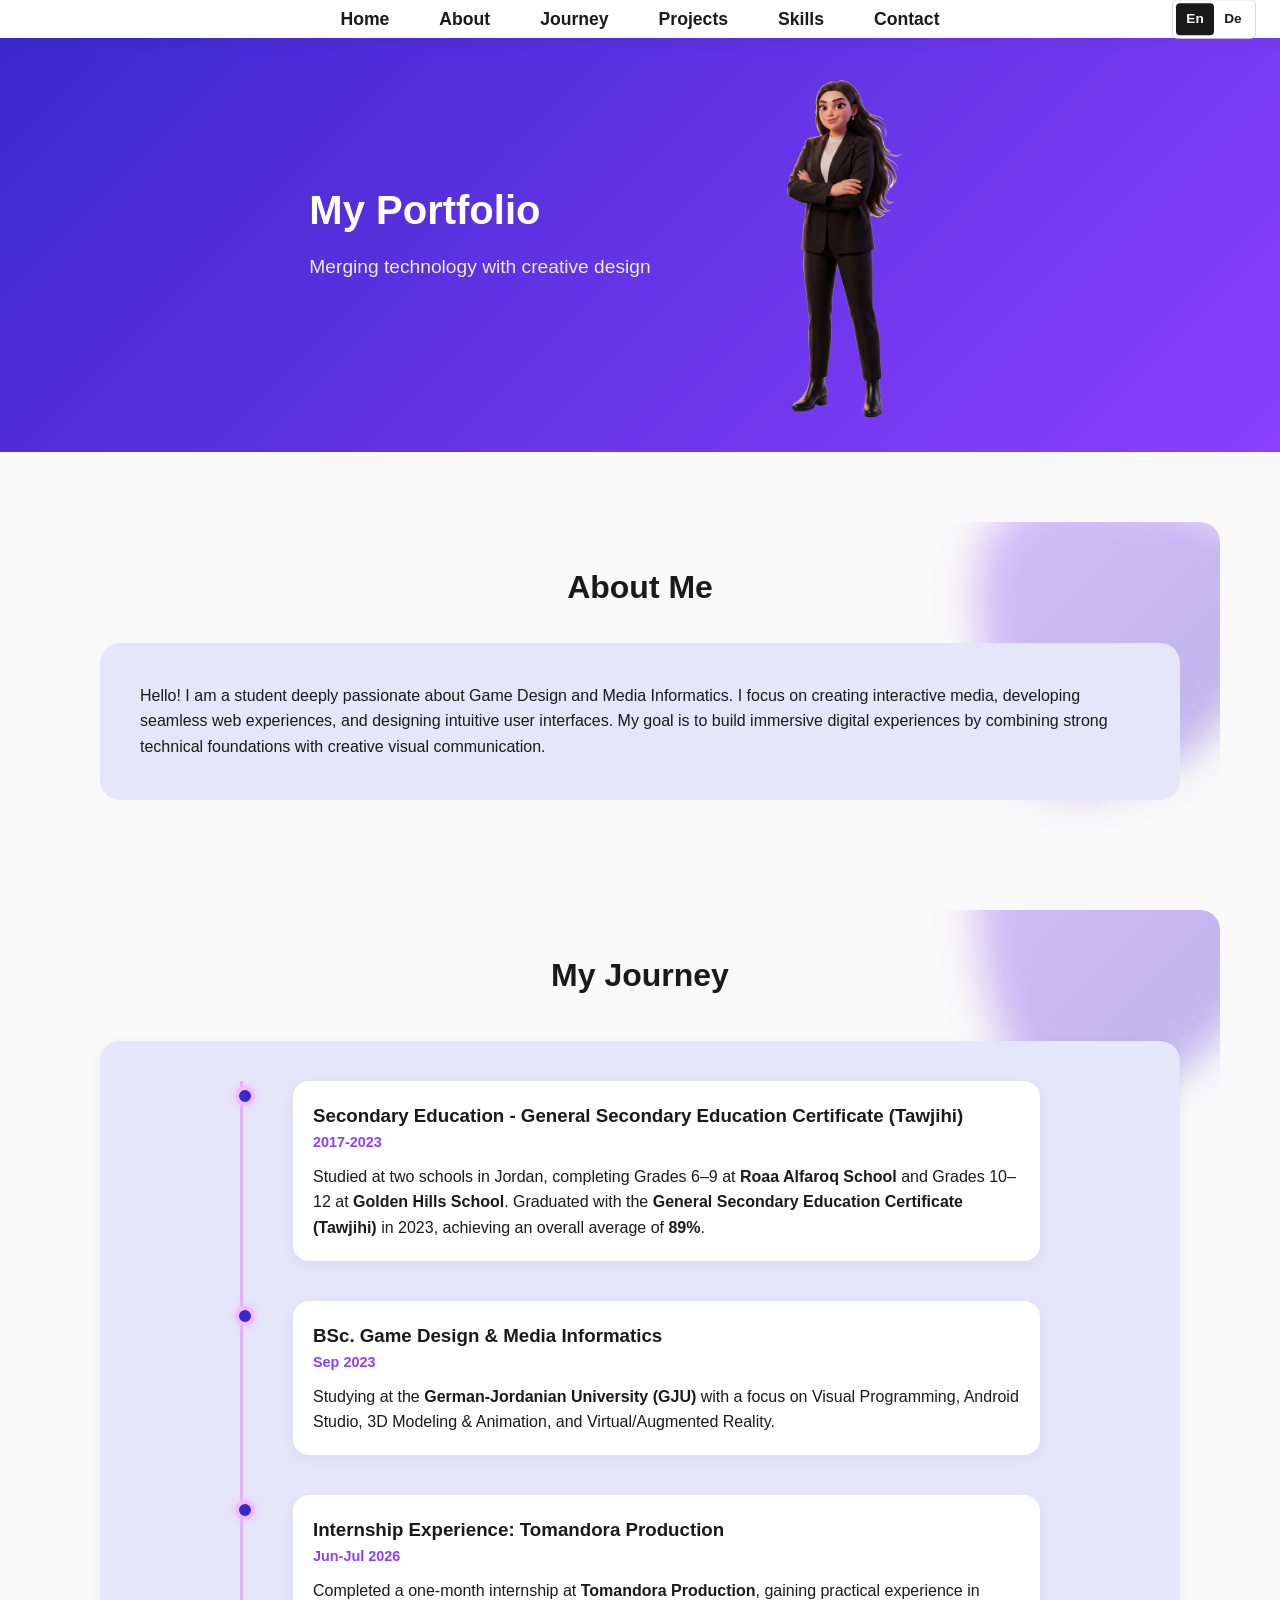
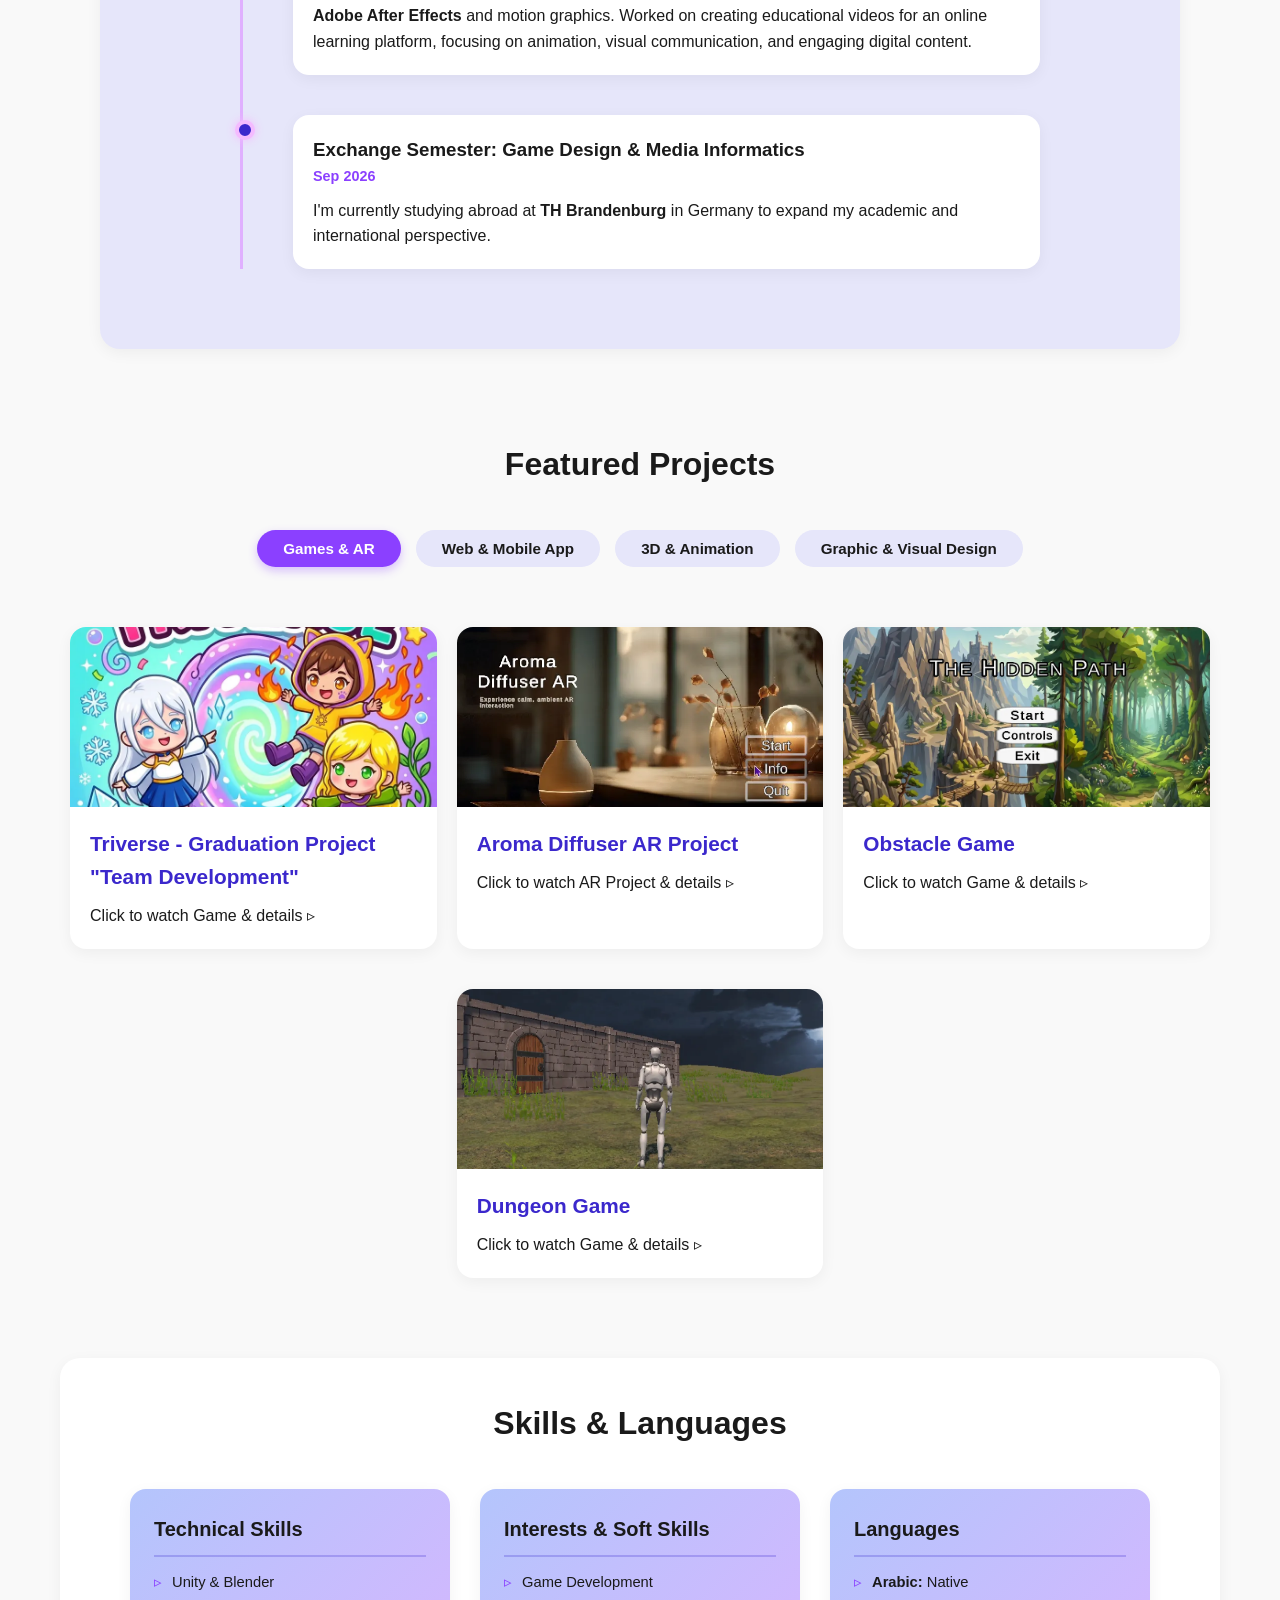
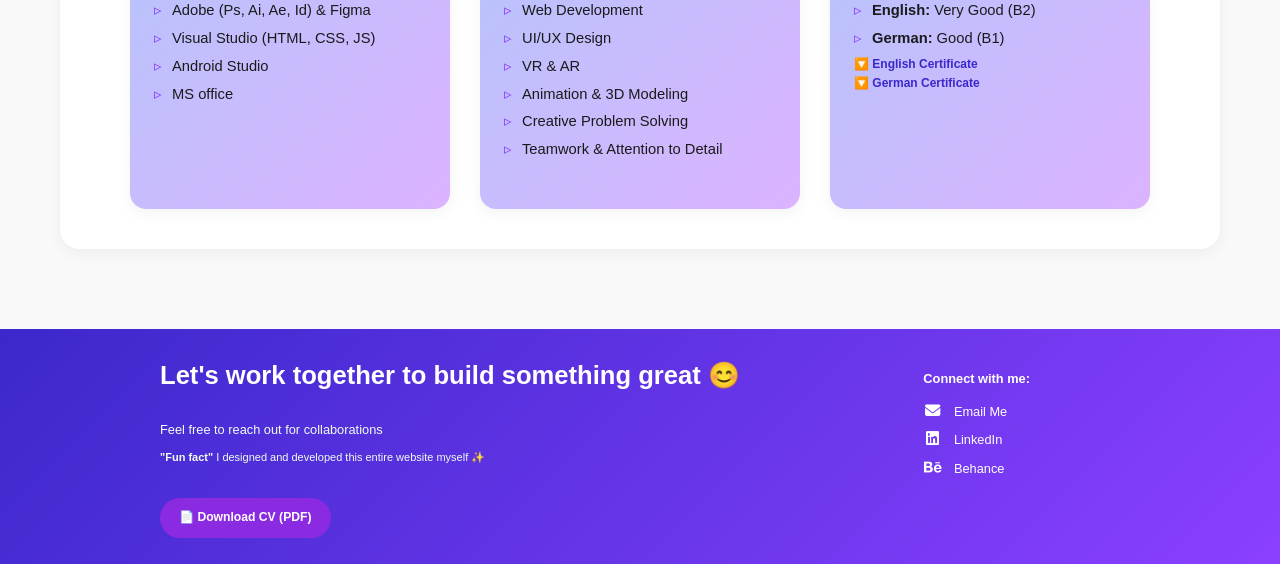
==== commit a75ec7ca: "optimize portfolio performance" ====
--- a/index.html
+++ b/index.html
@@ -4,8 +4,11 @@
     <meta charset="UTF-8">
     <meta name="viewport" content="width=device-width, initial-scale=1.0">
     <title>Game Design & Media Informatics Portfolio</title>
+    <link rel="preload" as="image" href="Portfolio Picture2.webp" fetchpriority="high">
     <link rel="stylesheet" href="style.css">
-    <link rel="stylesheet" href="https://cdnjs.cloudflare.com/ajax/libs/font-awesome/6.4.0/css/all.min.css">
+    <link rel="preconnect" href="https://cdnjs.cloudflare.com" crossorigin>
+    <link rel="preload" href="https://cdnjs.cloudflare.com/ajax/libs/font-awesome/6.4.0/css/all.min.css" as="style" onload="this.onload=null;this.rel='stylesheet'">
+    <noscript><link rel="stylesheet" href="https://cdnjs.cloudflare.com/ajax/libs/font-awesome/6.4.0/css/all.min.css"></noscript>
 </head>
 <body>
 
@@ -42,7 +45,7 @@
                 <p class="hero-subtitle">Merging technology with creative design</p>
             </div>
             <div class="hero-image-container">
-                <img src="Portfolio Picture2.png" alt="My Personal Picture" class="hero-image">
+                <img src="Portfolio Picture2.webp" alt="My Personal Picture" class="hero-image" width="700" height="990" fetchpriority="high" decoding="async">
             </div>
         </div>
     </header>
@@ -120,7 +123,7 @@
             </div>
 
             <div class="project-card case-study" data-category="games-ar" onclick="openModal('modal-triverse')">
-                <div class="card-image" style="background-image: url('Projects/triverse logo.png');"></div>
+                <div class="card-image"><img src="Projects/triverse logo-thumb.webp" alt="" loading="lazy" decoding="async"></div>
                 <div class="case-study-content">
                     <h3>Triverse - Graduation Project &quot;Team Development&quot;</h3>
                     <p>Click to watch Game &amp; details ▹</p>
@@ -128,7 +131,7 @@
             </div>
 
             <div class="project-card case-study" data-category="games-ar" onclick="openModal('modal-ar-aroma')">
-                <div class="card-image" style="background-image: url('Projects/AR image.png');"></div>
+                <div class="card-image"><img src="Projects/AR image-thumb.webp" alt="" loading="lazy" decoding="async"></div>
                 <div class="case-study-content">
                     <h3>Aroma Diffuser AR Project</h3>
                     <p>Click to watch AR Project & details ▹</p>
@@ -136,7 +139,7 @@
             </div>
 
             <div class="project-card case-study" data-category="games-ar" onclick="openModal('modal-obstacle')">
-                <div class="card-image" style="background-image: url('Projects/Obstacle image.png');"></div>
+                <div class="card-image"><img src="Projects/Obstacle image-thumb.webp" alt="" loading="lazy" decoding="async"></div>
                 <div class="case-study-content">
                     <h3>Obstacle Game</h3>
                     <p>Click to watch Game & details ▹</p>
@@ -144,7 +147,7 @@
             </div>
 
             <div class="project-card case-study" data-category="games-ar" onclick="openModal('modal-dungeon')">
-                <div class="card-image" style="background-image: url('Projects/dungeon image.png');"></div>
+                <div class="card-image"><img src="Projects/dungeon image-thumb.webp" alt="" loading="lazy" decoding="async"></div>
                 <div class="case-study-content">
                     <h3>Dungeon Game</h3>
                     <p>Click to watch Game & details ▹</p>
@@ -152,7 +155,7 @@
             </div>
 
             <div class="project-card case-study hide-project" data-category="web-app" onclick="openModal('modal-flashcards')">
-                <div class="card-image" style="background-image: url('Projects/Flashcards image.png');"></div>
+                <div class="card-image"><img src="Projects/Flashcards image-thumb.webp" alt="" loading="lazy" decoding="async"></div>
                 <div class="case-study-content">
                     <h3>Educational Flashcards Website</h3>
                     <p>Click to view Website & details ▹</p>
@@ -160,7 +163,7 @@
             </div>
 
             <div class="project-card case-study hide-project" data-category="web-app" onclick="openModal('modal-ssd')">
-                <div class="card-image" style="background-image: url('Projects/sdd image.png');"></div>
+                <div class="card-image"><img src="Projects/sdd image-thumb.webp" alt="" loading="lazy" decoding="async"></div>
                 <div class="case-study-content">
                     <h3>SSD Platform App</h3>
                     <p>Click to view App & details ▹</p>
@@ -168,7 +171,7 @@
             </div>
 
             <div class="project-card case-study hide-project" data-category="web-app" onclick="openModal('modal-little-explorer')">
-                <div class="card-image" style="background-image: url('Projects/Little Explorer App.png');"></div>
+                <div class="card-image"><img src="Projects/Little Explorer App-thumb.webp" alt="" loading="lazy" decoding="async"></div>
                 <div class="case-study-content">
                     <h3>Little Explorer App</h3>
                     <p>Click to watch App & details ▹</p>
@@ -176,7 +179,7 @@
             </div>
 
             <div class="project-card case-study hide-project" data-category="web-app" onclick="openModal('modal-refood')">
-                <div class="card-image" style="background-image: url('Projects/refood figma image.png');"></div>
+                <div class="card-image"><img src="Projects/refood figma image-thumb.webp" alt="" loading="lazy" decoding="async"></div>
                 <div class="case-study-content">
                     <h3>Refood App</h3>
                     <p>Click to view App & details ▹</p>
@@ -184,7 +187,7 @@
             </div>
 
             <div class="project-card case-study hide-project" data-category="3d-animation" onclick="openModal('modal-3d-objects')">
-                <div class="card-image" style="background-image: url('Projects/3D objects.png');"></div>
+                <div class="card-image"><img src="Projects/3D objects-thumb.webp" alt="" loading="lazy" decoding="async"></div>
                 <div class="case-study-content">
                     <h3>3D Objects Showcase</h3>
                     <p>Click to view 3D Model ▹</p>
@@ -192,7 +195,7 @@
             </div>
 
             <div class="project-card case-study hide-project" data-category="3d-animation" onclick="openModal('modal-3d-car')">
-                <div class="card-image" style="background-image: url('Projects/car in small village.png');"></div>
+                <div class="card-image"><img src="Projects/car in small village-thumb.webp" alt="" loading="lazy" decoding="async"></div>
                 <div class="case-study-content">
                     <h3>3D Car in Small Village</h3>
                     <p>Click to view 3D Model ▹</p>
@@ -200,7 +203,7 @@
             </div>
 
             <div class="project-card case-study hide-project" data-category="3d-animation" onclick="openModal('modal-3d-dungeon')">
-                <div class="card-image" style="background-image: url('Projects/Low Poly Dungeon.png');"></div>
+                <div class="card-image"><img src="Projects/Low Poly Dungeon-thumb.webp" alt="" loading="lazy" decoding="async"></div>
                 <div class="case-study-content">
                     <h3>3D Low-Poly Dungeon</h3>
                     <p>Click to view 3D Model ▹</p>
@@ -208,7 +211,7 @@
             </div>
 
             <div class="project-card case-study hide-project" data-category="3d-animation" onclick="openModal('modal-3d-seaport')">
-                <div class="card-image" style="background-image: url('Projects/Seaport_village.png');"></div>
+                <div class="card-image"><img src="Projects/Seaport_village-thumb.webp" alt="" loading="lazy" decoding="async"></div>
                 <div class="case-study-content">
                     <h3>3D Seaport Village</h3>
                     <p>Click to view 3D Model ▹</p>
@@ -216,7 +219,7 @@
             </div>
 
             <div class="project-card case-study hide-project" data-category="3d-animation" onclick="openModal('modal-3d-market')">
-                <div class="card-image" style="background-image: url('Projects/Low-Poly Market Square.png');"></div>
+                <div class="card-image"><img src="Projects/Low-Poly Market Square-thumb.webp" alt="" loading="lazy" decoding="async"></div>
                 <div class="case-study-content">
                     <h3>3D Low-Poly Market Square</h3>
                     <p>Click to view 3D Model ▹</p>
@@ -224,7 +227,7 @@
             </div>
 
             <div class="project-card case-study hide-project" data-category="3d-animation" onclick="openModal('modal-refood-video')">
-                <div class="card-image" style="background-image: url('Projects/refood animation image.png');"></div>
+                <div class="card-image"><img src="Projects/refood animation image-thumb.webp" alt="" loading="lazy" decoding="async"></div>
                 <div class="case-study-content">
                     <h3>Refood App Promo Video</h3>
                     <p>Click to watch Video ▹</p>
@@ -232,7 +235,7 @@
             </div>
 
             <div class="project-card case-study hide-project" data-category="3d-animation" onclick="openModal('modal-arabic-proverb')">
-                <div class="card-image" style="background-image: url('Projects/animation image.png');"></div>
+                <div class="card-image"><img src="Projects/animation image-thumb.webp" alt="" loading="lazy" decoding="async"></div>
                 <div class="case-study-content">
                     <h3>Arabic Proverb Animation</h3>
                     <p>Click to watch Animation ▹</p>
@@ -240,7 +243,7 @@
             </div>
 
             <div class="project-card case-study hide-project" data-category="graphic-design" onclick="openModal('modal-stars')">
-                <div class="card-image" style="background-image: url('Projects/stars zine image.png');"></div>
+                <div class="card-image"><img src="Projects/stars zine image-thumb.webp" alt="" loading="lazy" decoding="async"></div>
                 <div class="case-study-content">
                     <h3>Stars Magazine</h3>
                     <p>Click to view magazine design ▹</p>
@@ -248,7 +251,7 @@
             </div>
 
             <div class="project-card case-study hide-project" data-category="graphic-design" onclick="openModal('modal-happiness')">
-                <div class="card-image" style="background-image: url('Projects/happy image.png');"></div>
+                <div class="card-image"><img src="Projects/happy image-thumb.webp" alt="" loading="lazy" decoding="async"></div>
                 <div class="case-study-content">
                     <h3>Feeling: Happiness</h3>
                     <p>Click to view photography project ▹</p>
@@ -256,7 +259,7 @@
             </div>
 
             <div class="project-card case-study hide-project" data-category="graphic-design" onclick="openModal('modal-memories')">
-                <div class="card-image" style="background-image: url('Projects/memories image.png');"></div>
+                <div class="card-image"><img src="Projects/memories image-thumb.webp" alt="" loading="lazy" decoding="async"></div>
                 <div class="case-study-content">
                     <h3>Memories</h3>
                     <p>Click to view photography project ▹</p>
@@ -264,7 +267,7 @@
             </div>
 
             <div class="project-card case-study hide-project" data-category="graphic-design" onclick="openModal('modal-refood-design')">
-                <div class="card-image" style="background-image: url('Projects/refood pres image.png');"></div>
+                <div class="card-image"><img src="Projects/refood pres image-thumb.webp" alt="" loading="lazy" decoding="async"></div>
                 <div class="case-study-content">
                     <h3>Refood Brand & Presentation</h3>
                     <p>Click to view design deck ▹</p>
@@ -279,16 +282,16 @@
                 <div class="modal-body">
                     <h2>Triverse - Graduation Project &quot;Team Development&quot;</h2>
 
-                    <video controls class="project-video">
+                    <video controls preload="none" poster="Projects/triverse logo-thumb.webp" class="project-video">
                         <source src="https://res.cloudinary.com/byztgbnb/video/upload/v1791586321/Triverse_Project_Web.mp4" type="video/mp4">
                     </video>
 
                     <div class="triverse-gallery" aria-label="Triverse project images">
-                        <a href="Projects/characters triverse.jpeg" onclick="openTriverseImage(event, this)"><img src="Projects/characters triverse.jpeg" alt="Triverse characters"></a>
-                        <a href="Projects/ice map triverse.png" onclick="openTriverseImage(event, this)"><img src="Projects/ice map triverse.png" alt="Triverse ice map"></a>
-                        <a href="Projects/lava map triverse.png" onclick="openTriverseImage(event, this)"><img src="Projects/lava map triverse.png" alt="Triverse lava map"></a>
-                        <a href="Projects/forest map triverse.png" onclick="openTriverseImage(event, this)"><img src="Projects/forest map triverse.png" alt="Triverse forest map"></a>
-                        <a href="Projects/HUI triverse.png" onclick="openTriverseImage(event, this)"><img src="Projects/HUI triverse.png" alt="Triverse user interface"></a>
+                        <a href="Projects/characters triverse.jpeg" onclick="openTriverseImage(event, this)"><img src="Projects/characters triverse.jpeg" alt="Triverse characters" loading="lazy" decoding="async"></a>
+                        <a href="Projects/ice map triverse.png" onclick="openTriverseImage(event, this)"><img src="Projects/ice map triverse.png" alt="Triverse ice map" loading="lazy" decoding="async"></a>
+                        <a href="Projects/lava map triverse.png" onclick="openTriverseImage(event, this)"><img src="Projects/lava map triverse.png" alt="Triverse lava map" loading="lazy" decoding="async"></a>
+                        <a href="Projects/forest map triverse.png" onclick="openTriverseImage(event, this)"><img src="Projects/forest map triverse.png" alt="Triverse forest map" loading="lazy" decoding="async"></a>
+                        <a href="Projects/HUI triverse.png" onclick="openTriverseImage(event, this)"><img src="Projects/HUI triverse.png" alt="Triverse user interface" loading="lazy" decoding="async"></a>
                     </div>
 
                     <p><strong>Goal:</strong> Create an educational 3D adventure game that combines environmental awareness with interactive gameplay, encouraging players aged 12+ to explore different worlds and learn about protecting the environment.</p>
@@ -312,7 +315,7 @@
                 <div class="modal-body">
                     <h2>Aroma Diffuser AR Project</h2>
                     
-                        <video controls class="project-video">
+                        <video controls preload="none" poster="Projects/AR image-thumb.webp" class="project-video">
                             <source src="https://res.cloudinary.com/byztgbnb/video/upload/v1791586040/Aroma_Diffuser_AR_Project.mp4" type="video/mp4">
                         </video>
                       
@@ -330,7 +333,7 @@
                 <div class="modal-body">
                     <h2>Obstacle Game</h2>
 
-                    <video controls class="project-video">
+                    <video controls preload="none" poster="Projects/Obstacle image-thumb.webp" class="project-video">
                         <source src="https://res.cloudinary.com/byztgbnb/video/upload/v1791585065/Obstacle_Game_Web.mp4" type="video/mp4">
                     </video>
 
@@ -348,7 +351,7 @@
                 <div class="modal-body">
                     <h2>Dungeon Game</h2>
 
-                    <video controls class="project-video">
+                    <video controls preload="none" poster="Projects/dungeon image-thumb.webp" class="project-video">
                         <source src="https://res.cloudinary.com/byztgbnb/video/upload/v1791585686/Dungeon_Game_Web.mp4" type="video/mp4">
                     </video>
 
@@ -366,7 +369,7 @@
                 <div class="modal-body">
                     <h2>Educational Flashcards Website</h2>
 
-                         <video controls class="project-video">
+                         <video controls preload="none" poster="Projects/Flashcards image-thumb.webp" class="project-video">
                              <source src="https://res.cloudinary.com/byztgbnb/video/upload/v1791583051/Flashcards_Website.mp4" type="video/mp4">
                          </video>
 
@@ -385,10 +388,10 @@
                 <div class="modal-body">
                     <h2>SSD Platform App</h2>
 
-                    <iframe src="Projects/SSD Platform.html" class="project-preview-frame" title="SSD Platform Preview"></iframe>
+                    <iframe data-src="Projects/SSD Platform.html" class="project-preview-frame" title="SSD Platform Preview"></iframe>
 
                     <h3>SDD Platform Video</h3>
-                    <video controls class="project-video">
+                    <video controls preload="none" poster="Projects/sdd image-thumb.webp" class="project-video">
                         <source src="https://res.cloudinary.com/byztgbnb/video/upload/v1791586393/SSD_Platform_App_Video.mp4" type="video/mp4">
                     </video>
 
@@ -407,7 +410,7 @@
                 <div class="modal-body">
                     <h2>Little Explorer App</h2>
 
-                    <video controls class="project-video">
+                    <video controls preload="none" poster="Projects/Little Explorer App-thumb.webp" class="project-video">
                         <source src="https://res.cloudinary.com/byztgbnb/video/upload/v1791586469/Littel_Explorer.mp4" type="video/mp4">
                     </video>
 
@@ -426,7 +429,7 @@
                     <h2>Refood App</h2>
 
                     <div style="background-color: #1a1a1a; padding: 20px; border-radius: 12px; display: flex; justify-content: center; align-items: center; margin-top: 10px; margin-bottom: 20px; box-shadow: 0 4px 15px rgba(0,0,0,0.15);">
-                        <img src="Projects/Refood app.png" alt="Refood App Preview" style="max-height: 280px; width: auto; max-width: 100%; border-radius: 6px; object-fit: contain;">
+                        <img src="Projects/Refood app.png" alt="Refood App Preview" loading="lazy" decoding="async" style="max-height: 280px; width: auto; max-width: 100%; border-radius: 6px; object-fit: contain;">
                     </div>
 
                         <p><strong>Goal:</strong> Conceptualize a sustainable mobile application "REFOOD" aimed at combating food waste by connecting users with recycling machines and organic compost markets.</p>
@@ -443,7 +446,7 @@
                 <span class="close-btn" onclick="closeModal('modal-3d-objects')">&times;</span>
                 <div class="modal-body">
                     <h2>3D Objects Showcase</h2>
-                    <img src="Projects/3D Objects.png" class="project-modal-img" alt="3D Objects Showcase">
+                    <img src="Projects/3D Objects.png" class="project-modal-img" alt="3D Objects Showcase" loading="lazy" decoding="async">
                     <p><strong>Goal:</strong> Model and texture a diverse asset library of production-ready 3D objects with precise geometry and stylized shading.</p>
                     <p><strong>Tools:</strong> Blender.</p>
                     <p><strong>Key Focus:</strong> Modeling diverse shapes (Hard-surface & Organic), stylized PBR material creation, and aesthetic scene composition.</p>
@@ -457,7 +460,7 @@
                 <span class="close-btn" onclick="closeModal('modal-3d-car')">&times;</span>
                 <div class="modal-body">
                     <h2>3D Car in Small Village</h2>
-                    <img src="Projects/car in small village.png" class="project-modal-img" alt="3D Car in Small Village">
+                    <img src="Projects/car in small village.png" class="project-modal-img" alt="3D Car in Small Village" loading="lazy" decoding="async">
                     <p><strong>Goal:</strong> Design and build a charming low-poly 3D diorama featuring a detailed vehicle inside a stylized village environment.</p>
                     <p><strong>Tools:</strong> Blender.</p>
                     <p><strong>Key Focus:</strong> Environment layout, residential architecture design, vehicle props, Character modeling, ambient lighting (street lighting effects) and narrative world-building.</p>
@@ -471,7 +474,7 @@
                 <span class="close-btn" onclick="closeModal('modal-3d-dungeon')">&times;</span>
                 <div class="modal-body">
                     <h2>3D Low Poly Dungeon</h2>
-                    <img src="Projects/Low Poly Dungeon.png" class="project-modal-img" alt="3D Low Poly Dungeon">
+                    <img src="Projects/Low Poly Dungeon.png" class="project-modal-img" alt="3D Low Poly Dungeon" loading="lazy" decoding="async">
                     <p><strong>Goal:</strong> Craft a modular low-poly fantasy dungeon crawler environment specifically tailored for game level design configurations.</p>
                     <p><strong>Tools:</strong> Blender.</p>
                     <p><strong>Key Focus:</strong> Modular room architecture (modular kit-bashing), interior prop placement, low-poly aesthetics, palette coordination and high-contrast atmospheric lighting for an immersive mood.</p>
@@ -485,7 +488,7 @@
                 <span class="close-btn" onclick="closeModal('modal-3d-seaport')">&times;</span>
                 <div class="modal-body">
                     <h2>3D Seaport Village</h2>
-                    <img src="Projects/Seaport_village.png" class="project-modal-img" alt="3D Seaport Village">
+                    <img src="Projects/Seaport_village.png" class="project-modal-img" alt="3D Seaport Village" loading="lazy" decoding="async">
                     <p><strong>Goal:</strong> Construct a night-time maritime environment centered around a lighthouse island, focusing on the interaction between water and land assets.</p>
                     <p><strong>Tools:</strong> Blender.</p>
                     <p><strong>Key Focus:</strong> Complex scene composition, architectural asset scaling, and object density control, stylized water shaders with reflections, lighthouse architecture, rocky terrain modeling, and dynamic moonlit lighting.</p>
@@ -499,7 +502,7 @@
                 <span class="close-btn" onclick="closeModal('modal-3d-market')">&times;</span>
                 <div class="modal-body">
                     <h2>3D Low-Poly Market Square</h2>
-                    <img src="Projects/Low-Poly Market Square.png" class="project-modal-img" alt="3D Low-Poly Market Square">
+                    <img src="Projects/Low-Poly Market Square.png" class="project-modal-img" alt="3D Low-Poly Market Square" loading="lazy" decoding="async">
                     <p><strong>Goal:</strong> Design a lively 3D marketplace town square showcasing unique architectural props and vibrant marketplace asset density.</p>
                     <p><strong>Tools:</strong> Blender.</p>
                     <p><strong>Key Focus:</strong> Architectural variation, market stall prop design (carts, barrels, fountain), warm ambient color grading.</p>
@@ -514,7 +517,7 @@
                 <div class="modal-body">
                     <h2>Refood App Promo Video</h2>
 
-                        <video controls class="project-video">
+                        <video controls preload="none" poster="Projects/refood animation image-thumb.webp" class="project-video">
                             <source src="https://res.cloudinary.com/byztgbnb/video/upload/v1791586570/refood_project.mp4" type="video/mp4">
                         </video>
 
@@ -532,7 +535,7 @@
                 <div class="modal-body">
                     <h2>Arabic Proverb Animation</h2>
 
-                            <video controls class="project-video">
+                            <video controls preload="none" poster="Projects/animation image-thumb.webp" class="project-video">
                                 <source src="https://res.cloudinary.com/byztgbnb/video/upload/v1791586664/Animation.mp4" type="video/mp4">
                             </video>
 
@@ -549,7 +552,7 @@
                 <span class="close-btn" onclick="closeModal('modal-stars')">&times;</span>
                 <div class="modal-body">
                     <h2>Stars Magazine</h2>
-                    <iframe src="Projects/stars_magazine.pdf" class="project-preview-frame" title="Stars Magazine Design"></iframe>
+                    <iframe data-src="Projects/stars_magazine.pdf" class="project-preview-frame" title="Stars Magazine Design"></iframe>
                     <p><strong>Goal:</strong> Design a captivating editorial magazine layout that balances typography, imagery, and whitespace to create an engaging reading experience.</p>
                     <p><strong>Tools:</strong> Adobe InDesign.</p>
                     <p><strong>Key Focus:</strong> Editorial layout, typographic hierarchy, grid systems, and print-ready digital publishing.</p>
@@ -564,7 +567,7 @@
                 <span class="close-btn" onclick="closeModal('modal-happiness')">&times;</span>
                 <div class="modal-body">
                     <h2>Feeling: Happiness (Photography)</h2>
-                    <iframe src="Projects/happiness_photography.pdf" class="project-preview-frame" title="Feeling Happiness Photography"></iframe>
+                    <iframe data-src="Projects/happiness_photography.pdf" class="project-preview-frame" title="Feeling Happiness Photography"></iframe>
                     <p><strong>Goal:</strong> Capture, curate, and present a photography series that visually explores and translates the abstract human emotion of happiness.</p>
                     <p><strong>Tools:</strong> Digital Camera, Adobe InDesign.</p>
                     <p><strong>Key Focus:</strong> Photographic composition, natural lighting, photo curation, and editorial presentation layout.</p>
@@ -579,7 +582,7 @@
                 <span class="close-btn" onclick="closeModal('modal-memories')">&times;</span>
                 <div class="modal-body">
                     <h2>Memories (Photography)</h2>
-                    <iframe src="Projects/memories_photography.pdf" class="project-preview-frame" title="Memories Photography"></iframe>
+                    <iframe data-src="Projects/memories_photography.pdf" class="project-preview-frame" title="Memories Photography"></iframe>
                     <p><strong>Goal:</strong> Document and preserve nostalgic moments through a cohesive photography collection presented in a well-structured digital layout.</p>
                     <p><strong>Tools:</strong> Digital Camera, Adobe InDesign.</p>
                     <p><strong>Key Focus:</strong> Visual storytelling, framing techniques, subject focus, and page layout consistency.</p>
@@ -594,7 +597,7 @@
                 <span class="close-btn" onclick="closeModal('modal-refood-design')">&times;</span>
                 <div class="modal-body">
                     <h2>Refood Brand & Presentation</h2>
-                    <iframe src="Projects/refood project.pdf" class="project-preview-frame" title="Refood Branding and Pitch"></iframe>
+                    <iframe data-src="Projects/refood project.pdf" class="project-preview-frame" title="Refood Branding and Pitch"></iframe>
                     <p><strong>Goal:</strong> Develop a comprehensive visual identity and a persuasive presentation deck for the Refood initiative to attract stakeholders and users.</p>
                     <p><strong>Tools:</strong> Adobe Illustrator, Adobe Photoshop, Figma, Microsoft PowerPoint.</p>
                     <p><strong>Key Focus:</strong> Brand identity design, logo creation, presentation structure, moodboard, posters and cross-platform visual consistency.</p>
@@ -927,6 +930,35 @@
             const filterBtns = document.querySelectorAll(".filter-btn");
             const projects = document.querySelectorAll(".project-card");
 
+            document.querySelectorAll(".project-video").forEach(video => {
+                const player = document.createElement("div");
+                player.className = "video-player";
+                video.parentNode.insertBefore(player, video);
+                player.appendChild(video);
+
+                const toggle = document.createElement("button");
+                toggle.type = "button";
+                toggle.className = "video-click-toggle";
+                toggle.setAttribute("aria-label", "Play video");
+                player.appendChild(toggle);
+
+                const updateLabel = () => {
+                    const title = video.closest(".modal-body")?.querySelector("h2")?.textContent.trim();
+                    toggle.setAttribute("aria-label", `${video.paused ? "Play" : "Pause"} ${title || "project video"}`);
+                };
+
+                toggle.addEventListener("click", () => {
+                    if (video.paused) {
+                        video.play().catch(error => console.error("Unable to play project video:", error));
+                    } else {
+                        video.pause();
+                    }
+                });
+                video.addEventListener("play", updateLabel);
+                video.addEventListener("pause", updateLabel);
+                updateLabel();
+            });
+
             function filterProjects(filterValue) {
                 projects.forEach(project => {
                     if (project.getAttribute("data-category") === filterValue) {
@@ -981,7 +1013,11 @@
 
         // 2. دوال فتح وإغلاق النوافذ المنبثقة (Popups)
         function openModal(modalId) {
-            document.getElementById(modalId).classList.add('active');
+            const modal = document.getElementById(modalId);
+            const iframe = modal.querySelector('iframe');
+            if (iframe && !iframe.hasAttribute('src')) iframe.src = iframe.dataset.src;
+
+            modal.classList.add('active');
             document.body.style.overflow = 'hidden';
         }
 
@@ -994,12 +1030,11 @@
             if (video) {
                 video.pause();
                 video.currentTime = 0;
+                video.load();
             }
 
             const iframe = modal.querySelector('iframe');
-            if (iframe) {
-                iframe.src = iframe.src;
-            }
+            if (iframe && iframe.hasAttribute('src')) iframe.removeAttribute('src');
         }
 
         function closeOutside(event, modalId) {
--- a/style.css
+++ b/style.css
@@ -122,6 +122,13 @@
     background-repeat: no-repeat; /* 👈 يمنع تكرار الصورة إذا كانت صغيرة */
     border-top-left-radius: inherit; /* للحفاظ على انحناء زوايا الكرت */
     border-top-right-radius: inherit;
+}
+
+.card-image img {
+    display: block;
+    width: 100%;
+    height: 100%;
+    object-fit: cover;
 }
 
 /* Placeholder Gradients for Projects */
@@ -996,14 +1003,14 @@
     top: 10px;
     right: 20px;
     font-size: 2rem;
-    color: white;
+    color: black;
     cursor: pointer;
     z-index: 10;
     text-shadow: 0 2px 4px rgba(0,0,0,0.3);
 }
 
     .close-btn:hover {
-        color: #1a1a1a;
+        color:#3b28cc;
     }
 
 .modal-header {
@@ -1027,16 +1034,37 @@
     }
 
 /* --- تنسيق مشغلات الفيديو داخل النوافذ المنبثقة --- */
+.video-player {
+    position: relative;
+    margin: 10px 0 20px;
+}
+
 .project-video {
     width: 100%;
     height: auto;
     max-height: 350px; /* تحديد ارتفاع أقصى لكي لا تخرج عن نطاق الشاشة */
     border-radius: 12px;
-    margin-top: 10px;
-    margin-bottom: 20px;
+    margin: 0;
     box-shadow: 0 4px 15px rgba(0, 0, 0, 0.15);
     background-color: #000; /* خلفية سوداء خلف الفيديو قبل التشغيل */
     display: block;
+}
+
+.video-click-toggle {
+    position: absolute;
+    inset: 0 0 48px;
+    z-index: 1;
+    width: 100%;
+    padding: 0;
+    border: 0;
+    border-radius: 12px 12px 0 0;
+    background: transparent;
+    cursor: pointer;
+}
+
+.video-click-toggle:focus-visible {
+    outline: 3px solid #3b28cc;
+    outline-offset: -3px;
 }
 
 /* --- تنسيق إطارات عرض الـ HTML والـ PDF داخل النوافذ المنبثقة --- */
@@ -1228,4 +1256,3 @@
         padding: 25px 18px;
     }
 }
-
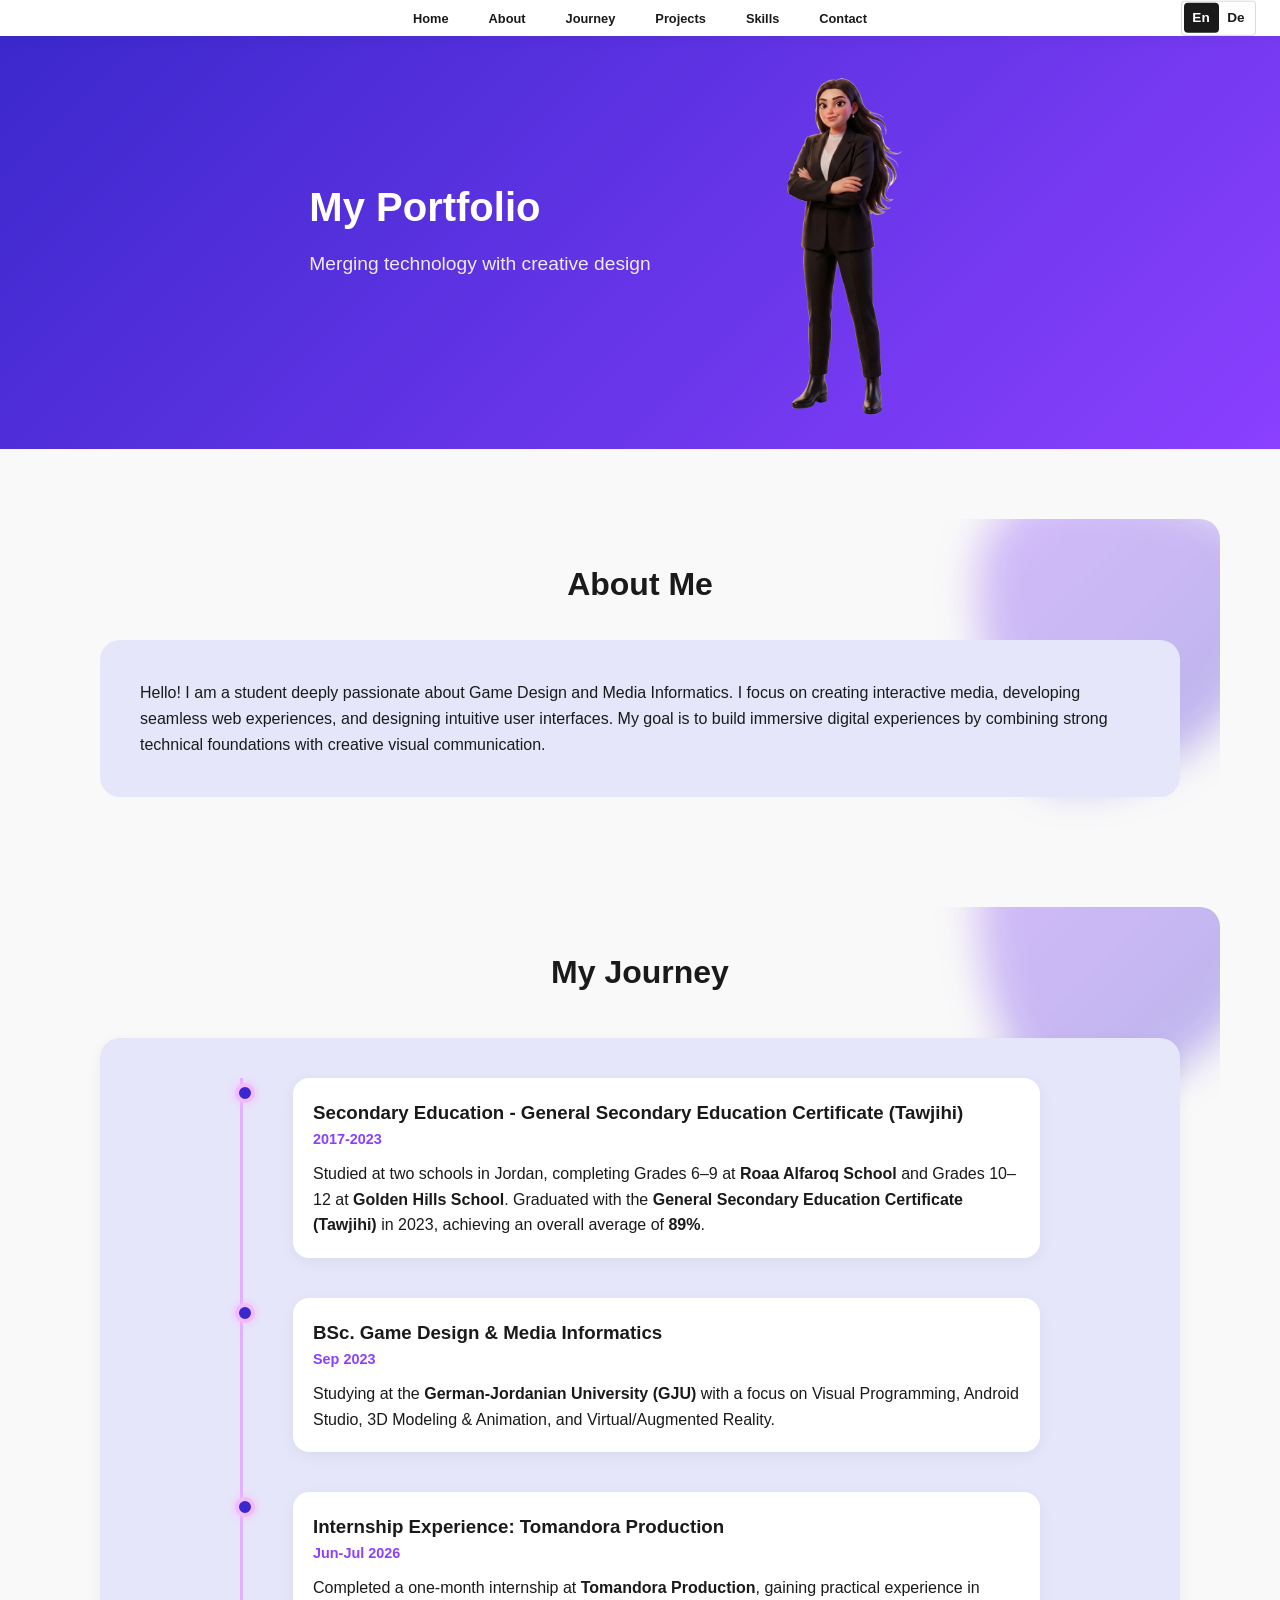
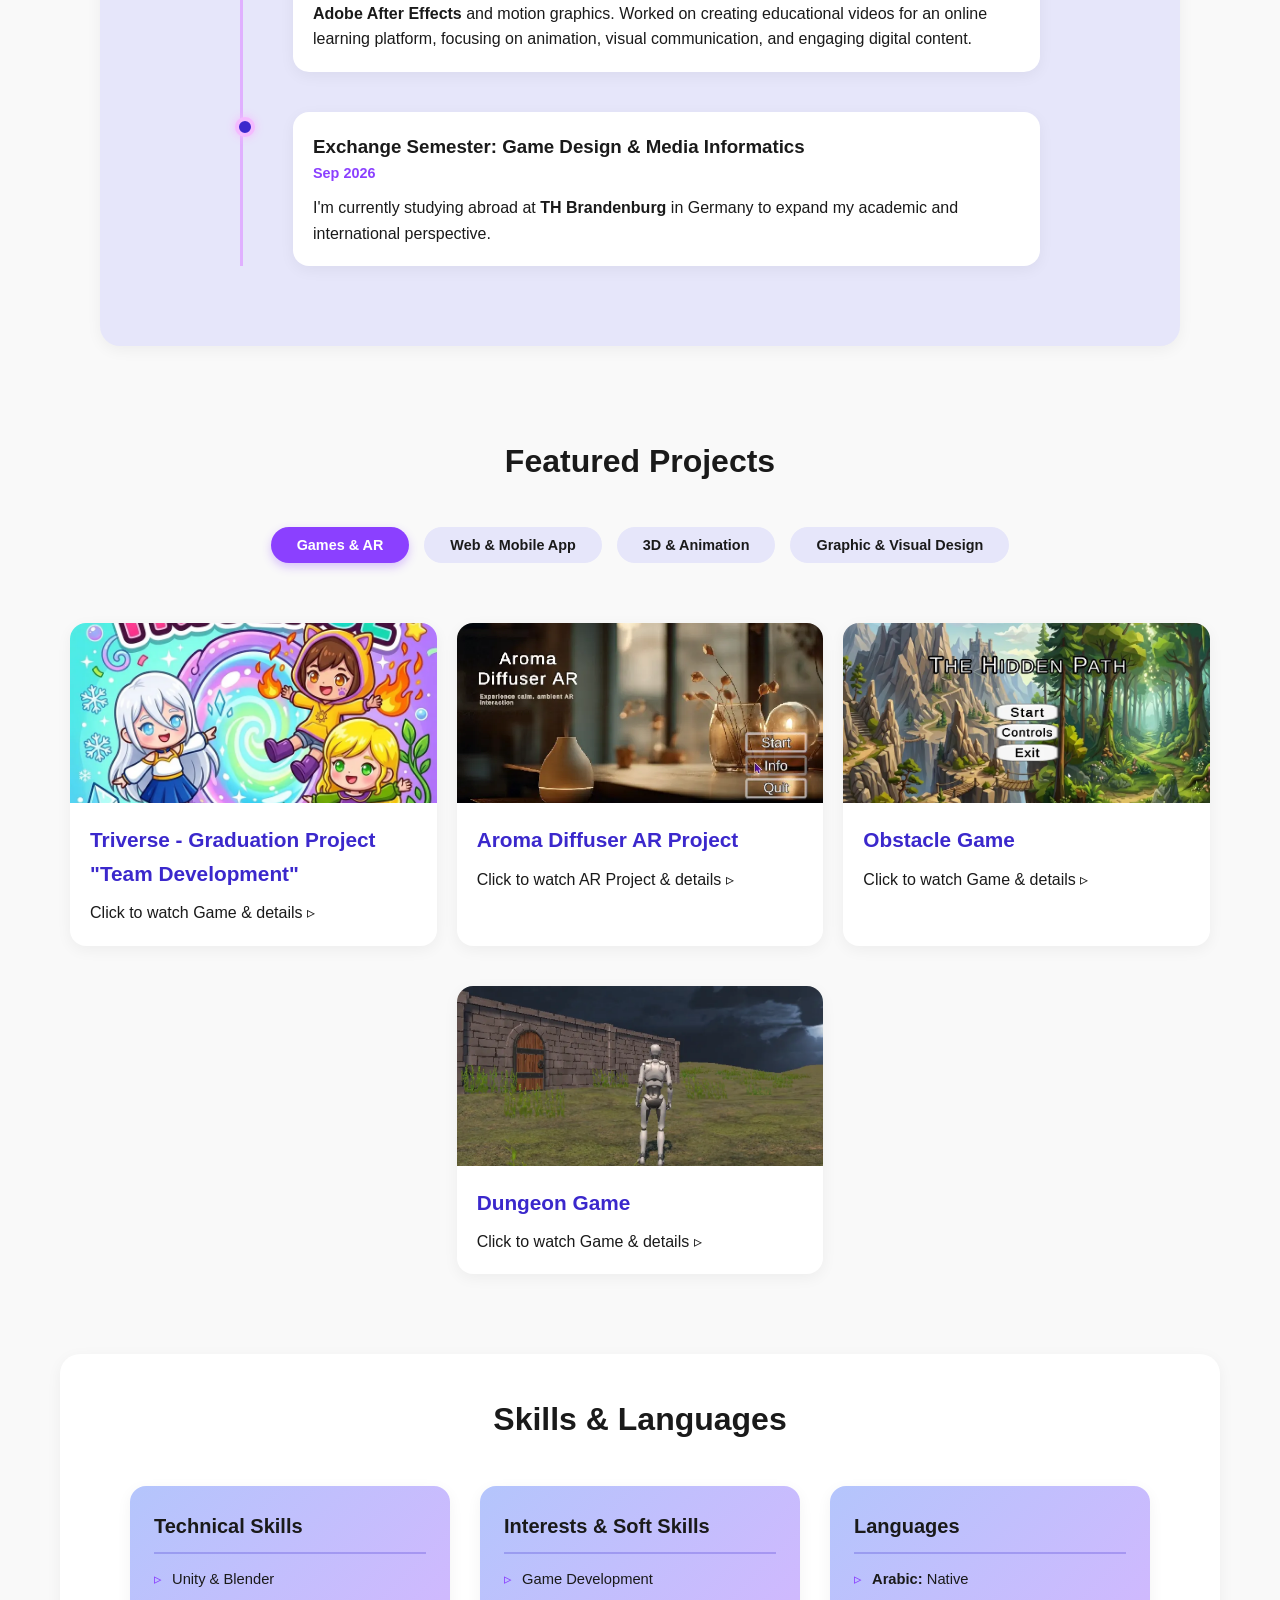
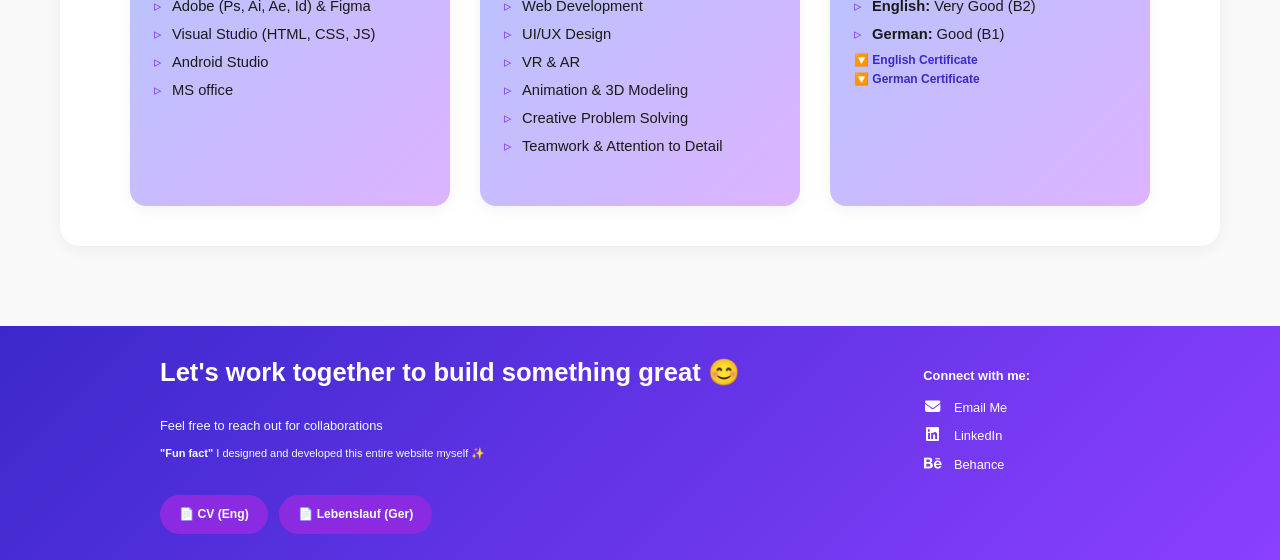
==== commit f1ffcb39: "modifing" ====
--- a/index.html
+++ b/index.html
@@ -45,7 +45,7 @@
                 <p class="hero-subtitle">Merging technology with creative design</p>
             </div>
             <div class="hero-image-container">
-                <img src="Portfolio Picture2.webp" alt="My Personal Picture" class="hero-image" width="700" height="990" fetchpriority="high" decoding="async">
+                <img src="Portfolio Picture2.webp" alt="My Personal Picture" class="hero-image" width="700" height="990" loading="eager" fetchpriority="high" decoding="async">
             </div>
         </div>
     </header>
@@ -123,7 +123,7 @@
             </div>
 
             <div class="project-card case-study" data-category="games-ar" onclick="openModal('modal-triverse')">
-                <div class="card-image"><img src="Projects/triverse logo-thumb.webp" alt="" loading="lazy" decoding="async"></div>
+                <div class="card-image"><img src="Projects/triverse logo-thumb.webp" alt="" width="800" height="800" loading="lazy" decoding="async"></div>
                 <div class="case-study-content">
                     <h3>Triverse - Graduation Project &quot;Team Development&quot;</h3>
                     <p>Click to watch Game &amp; details ▹</p>
@@ -131,7 +131,7 @@
             </div>
 
             <div class="project-card case-study" data-category="games-ar" onclick="openModal('modal-ar-aroma')">
-                <div class="card-image"><img src="Projects/AR image-thumb.webp" alt="" loading="lazy" decoding="async"></div>
+                <div class="card-image"><img src="Projects/AR image-thumb.webp" alt="" width="728" height="411" loading="lazy" decoding="async"></div>
                 <div class="case-study-content">
                     <h3>Aroma Diffuser AR Project</h3>
                     <p>Click to watch AR Project & details ▹</p>
@@ -139,7 +139,7 @@
             </div>
 
             <div class="project-card case-study" data-category="games-ar" onclick="openModal('modal-obstacle')">
-                <div class="card-image"><img src="Projects/Obstacle image-thumb.webp" alt="" loading="lazy" decoding="async"></div>
+                <div class="card-image"><img src="Projects/Obstacle image-thumb.webp" alt="" width="934" height="517" loading="lazy" decoding="async"></div>
                 <div class="case-study-content">
                     <h3>Obstacle Game</h3>
                     <p>Click to watch Game & details ▹</p>
@@ -147,7 +147,7 @@
             </div>
 
             <div class="project-card case-study" data-category="games-ar" onclick="openModal('modal-dungeon')">
-                <div class="card-image"><img src="Projects/dungeon image-thumb.webp" alt="" loading="lazy" decoding="async"></div>
+                <div class="card-image"><img src="Projects/dungeon image-thumb.webp" alt="" width="1185" height="518" loading="lazy" decoding="async"></div>
                 <div class="case-study-content">
                     <h3>Dungeon Game</h3>
                     <p>Click to watch Game & details ▹</p>
@@ -155,7 +155,7 @@
             </div>
 
             <div class="project-card case-study hide-project" data-category="web-app" onclick="openModal('modal-flashcards')">
-                <div class="card-image"><img src="Projects/Flashcards image-thumb.webp" alt="" loading="lazy" decoding="async"></div>
+                <div class="card-image"><img src="Projects/Flashcards image-thumb.webp" alt="" width="1200" height="541" loading="lazy" decoding="async"></div>
                 <div class="case-study-content">
                     <h3>Educational Flashcards Website</h3>
                     <p>Click to view Website & details ▹</p>
@@ -163,7 +163,7 @@
             </div>
 
             <div class="project-card case-study hide-project" data-category="web-app" onclick="openModal('modal-ssd')">
-                <div class="card-image"><img src="Projects/sdd image-thumb.webp" alt="" loading="lazy" decoding="async"></div>
+                <div class="card-image"><img src="Projects/sdd image-thumb.webp" alt="" width="1200" height="592" loading="lazy" decoding="async"></div>
                 <div class="case-study-content">
                     <h3>SSD Platform App</h3>
                     <p>Click to view App & details ▹</p>
@@ -171,7 +171,7 @@
             </div>
 
             <div class="project-card case-study hide-project" data-category="web-app" onclick="openModal('modal-little-explorer')">
-                <div class="card-image"><img src="Projects/Little Explorer App-thumb.webp" alt="" loading="lazy" decoding="async"></div>
+                <div class="card-image"><img src="Projects/Little Explorer App-thumb.webp" alt="" width="392" height="663" loading="lazy" decoding="async"></div>
                 <div class="case-study-content">
                     <h3>Little Explorer App</h3>
                     <p>Click to watch App & details ▹</p>
@@ -179,7 +179,7 @@
             </div>
 
             <div class="project-card case-study hide-project" data-category="web-app" onclick="openModal('modal-refood')">
-                <div class="card-image"><img src="Projects/refood figma image-thumb.webp" alt="" loading="lazy" decoding="async"></div>
+                <div class="card-image"><img src="Projects/refood figma image-thumb.webp" alt="" width="1200" height="376" loading="lazy" decoding="async"></div>
                 <div class="case-study-content">
                     <h3>Refood App</h3>
                     <p>Click to view App & details ▹</p>
@@ -187,7 +187,7 @@
             </div>
 
             <div class="project-card case-study hide-project" data-category="3d-animation" onclick="openModal('modal-3d-objects')">
-                <div class="card-image"><img src="Projects/3D objects-thumb.webp" alt="" loading="lazy" decoding="async"></div>
+                <div class="card-image"><img src="Projects/3D objects-thumb.webp" alt="" width="1000" height="800" loading="lazy" decoding="async"></div>
                 <div class="case-study-content">
                     <h3>3D Objects Showcase</h3>
                     <p>Click to view 3D Model ▹</p>
@@ -195,7 +195,7 @@
             </div>
 
             <div class="project-card case-study hide-project" data-category="3d-animation" onclick="openModal('modal-3d-car')">
-                <div class="card-image"><img src="Projects/car in small village-thumb.webp" alt="" loading="lazy" decoding="async"></div>
+                <div class="card-image"><img src="Projects/car in small village-thumb.webp" alt="" width="1000" height="800" loading="lazy" decoding="async"></div>
                 <div class="case-study-content">
                     <h3>3D Car in Small Village</h3>
                     <p>Click to view 3D Model ▹</p>
@@ -203,7 +203,7 @@
             </div>
 
             <div class="project-card case-study hide-project" data-category="3d-animation" onclick="openModal('modal-3d-dungeon')">
-                <div class="card-image"><img src="Projects/Low Poly Dungeon-thumb.webp" alt="" loading="lazy" decoding="async"></div>
+                <div class="card-image"><img src="Projects/Low Poly Dungeon-thumb.webp" alt="" width="1000" height="800" loading="lazy" decoding="async"></div>
                 <div class="case-study-content">
                     <h3>3D Low-Poly Dungeon</h3>
                     <p>Click to view 3D Model ▹</p>
@@ -211,7 +211,7 @@
             </div>
 
             <div class="project-card case-study hide-project" data-category="3d-animation" onclick="openModal('modal-3d-seaport')">
-                <div class="card-image"><img src="Projects/Seaport_village-thumb.webp" alt="" loading="lazy" decoding="async"></div>
+                <div class="card-image"><img src="Projects/Seaport_village-thumb.webp" alt="" width="1200" height="675" loading="lazy" decoding="async"></div>
                 <div class="case-study-content">
                     <h3>3D Seaport Village</h3>
                     <p>Click to view 3D Model ▹</p>
@@ -219,7 +219,7 @@
             </div>
 
             <div class="project-card case-study hide-project" data-category="3d-animation" onclick="openModal('modal-3d-market')">
-                <div class="card-image"><img src="Projects/Low-Poly Market Square-thumb.webp" alt="" loading="lazy" decoding="async"></div>
+                <div class="card-image"><img src="Projects/Low-Poly Market Square-thumb.webp" alt="" width="1200" height="675" loading="lazy" decoding="async"></div>
                 <div class="case-study-content">
                     <h3>3D Low-Poly Market Square</h3>
                     <p>Click to view 3D Model ▹</p>
@@ -227,7 +227,7 @@
             </div>
 
             <div class="project-card case-study hide-project" data-category="3d-animation" onclick="openModal('modal-refood-video')">
-                <div class="card-image"><img src="Projects/refood animation image-thumb.webp" alt="" loading="lazy" decoding="async"></div>
+                <div class="card-image"><img src="Projects/refood animation image-thumb.webp" alt="" width="925" height="518" loading="lazy" decoding="async"></div>
                 <div class="case-study-content">
                     <h3>Refood App Promo Video</h3>
                     <p>Click to watch Video ▹</p>
@@ -235,7 +235,7 @@
             </div>
 
             <div class="project-card case-study hide-project" data-category="3d-animation" onclick="openModal('modal-arabic-proverb')">
-                <div class="card-image"><img src="Projects/animation image-thumb.webp" alt="" loading="lazy" decoding="async"></div>
+                <div class="card-image"><img src="Projects/animation image-thumb.webp" alt="" width="931" height="521" loading="lazy" decoding="async"></div>
                 <div class="case-study-content">
                     <h3>Arabic Proverb Animation</h3>
                     <p>Click to watch Animation ▹</p>
@@ -243,7 +243,7 @@
             </div>
 
             <div class="project-card case-study hide-project" data-category="graphic-design" onclick="openModal('modal-stars')">
-                <div class="card-image"><img src="Projects/stars zine image-thumb.webp" alt="" loading="lazy" decoding="async"></div>
+                <div class="card-image"><img src="Projects/stars zine image-thumb.webp" alt="" width="680" height="475" loading="lazy" decoding="async"></div>
                 <div class="case-study-content">
                     <h3>Stars Magazine</h3>
                     <p>Click to view magazine design ▹</p>
@@ -251,7 +251,7 @@
             </div>
 
             <div class="project-card case-study hide-project" data-category="graphic-design" onclick="openModal('modal-happiness')">
-                <div class="card-image"><img src="Projects/happy image-thumb.webp" alt="" loading="lazy" decoding="async"></div>
+                <div class="card-image"><img src="Projects/happy image-thumb.webp" alt="" width="383" height="405" loading="lazy" decoding="async"></div>
                 <div class="case-study-content">
                     <h3>Feeling: Happiness</h3>
                     <p>Click to view photography project ▹</p>
@@ -259,7 +259,7 @@
             </div>
 
             <div class="project-card case-study hide-project" data-category="graphic-design" onclick="openModal('modal-memories')">
-                <div class="card-image"><img src="Projects/memories image-thumb.webp" alt="" loading="lazy" decoding="async"></div>
+                <div class="card-image"><img src="Projects/memories image-thumb.webp" alt="" width="721" height="483" loading="lazy" decoding="async"></div>
                 <div class="case-study-content">
                     <h3>Memories</h3>
                     <p>Click to view photography project ▹</p>
@@ -267,7 +267,7 @@
             </div>
 
             <div class="project-card case-study hide-project" data-category="graphic-design" onclick="openModal('modal-refood-design')">
-                <div class="card-image"><img src="Projects/refood pres image-thumb.webp" alt="" loading="lazy" decoding="async"></div>
+                <div class="card-image"><img src="Projects/refood pres image-thumb.webp" alt="" width="984" height="555" loading="lazy" decoding="async"></div>
                 <div class="case-study-content">
                     <h3>Refood Brand & Presentation</h3>
                     <p>Click to view design deck ▹</p>
@@ -287,11 +287,11 @@
                     </video>
 
                     <div class="triverse-gallery" aria-label="Triverse project images">
-                        <a href="Projects/characters triverse.jpeg" onclick="openTriverseImage(event, this)"><img src="Projects/characters triverse.jpeg" alt="Triverse characters" loading="lazy" decoding="async"></a>
-                        <a href="Projects/ice map triverse.png" onclick="openTriverseImage(event, this)"><img src="Projects/ice map triverse.png" alt="Triverse ice map" loading="lazy" decoding="async"></a>
-                        <a href="Projects/lava map triverse.png" onclick="openTriverseImage(event, this)"><img src="Projects/lava map triverse.png" alt="Triverse lava map" loading="lazy" decoding="async"></a>
-                        <a href="Projects/forest map triverse.png" onclick="openTriverseImage(event, this)"><img src="Projects/forest map triverse.png" alt="Triverse forest map" loading="lazy" decoding="async"></a>
-                        <a href="Projects/HUI triverse.png" onclick="openTriverseImage(event, this)"><img src="Projects/HUI triverse.png" alt="Triverse user interface" loading="lazy" decoding="async"></a>
+                        <a href="Projects/characters triverse.jpeg" onclick="openTriverseImage(event, this)"><img src="Projects/characters triverse.jpeg" alt="Triverse characters" width="1280" height="575" loading="lazy" decoding="async"></a>
+                        <a href="Projects/ice map triverse.png" onclick="openTriverseImage(event, this)"><img src="Projects/ice map triverse.png" alt="Triverse ice map" width="808" height="485" loading="lazy" decoding="async"></a>
+                        <a href="Projects/lava map triverse.png" onclick="openTriverseImage(event, this)"><img src="Projects/lava map triverse.png" alt="Triverse lava map" width="972" height="668" loading="lazy" decoding="async"></a>
+                        <a href="Projects/forest map triverse.png" onclick="openTriverseImage(event, this)"><img src="Projects/forest map triverse.png" alt="Triverse forest map" width="1702" height="728" loading="lazy" decoding="async"></a>
+                        <a href="Projects/HUI triverse.png" onclick="openTriverseImage(event, this)"><img src="Projects/HUI triverse.png" alt="Triverse user interface" width="961" height="600" loading="lazy" decoding="async"></a>
                     </div>
 
                     <p><strong>Goal:</strong> Create an educational 3D adventure game that combines environmental awareness with interactive gameplay, encouraging players aged 12+ to explore different worlds and learn about protecting the environment.</p>
@@ -305,7 +305,7 @@
         <div id="triverse-image-viewer" class="triverse-image-viewer" role="dialog" aria-modal="true" aria-label="Triverse image preview" aria-hidden="true" onclick="if (event.target === this) closeTriverseImage()">
             <button class="triverse-image-close" type="button" aria-label="Close image preview" onclick="closeTriverseImage()">&times;</button>
             <button class="triverse-image-nav triverse-image-previous" type="button" aria-label="Previous image" onclick="navigateTriverseImage(-1)">&#10094;</button>
-            <img src="" alt="">
+            <img src="" alt="" loading="lazy" decoding="async">
             <button class="triverse-image-nav triverse-image-next" type="button" aria-label="Next image" onclick="navigateTriverseImage(1)">&#10095;</button>
         </div>
 
@@ -429,7 +429,7 @@
                     <h2>Refood App</h2>
 
                     <div style="background-color: #1a1a1a; padding: 20px; border-radius: 12px; display: flex; justify-content: center; align-items: center; margin-top: 10px; margin-bottom: 20px; box-shadow: 0 4px 15px rgba(0,0,0,0.15);">
-                        <img src="Projects/Refood app.png" alt="Refood App Preview" loading="lazy" decoding="async" style="max-height: 280px; width: auto; max-width: 100%; border-radius: 6px; object-fit: contain;">
+                        <img src="Projects/Refood app.png" alt="Refood App Preview" width="2963" height="861" loading="lazy" decoding="async" style="max-height: 280px; width: auto; max-width: 100%; border-radius: 6px; object-fit: contain;">
                     </div>
 
                         <p><strong>Goal:</strong> Conceptualize a sustainable mobile application "REFOOD" aimed at combating food waste by connecting users with recycling machines and organic compost markets.</p>
@@ -446,7 +446,7 @@
                 <span class="close-btn" onclick="closeModal('modal-3d-objects')">&times;</span>
                 <div class="modal-body">
                     <h2>3D Objects Showcase</h2>
-                    <img src="Projects/3D Objects.png" class="project-modal-img" alt="3D Objects Showcase" loading="lazy" decoding="async">
+                    <img src="Projects/3D Objects.png" class="project-modal-img" alt="3D Objects Showcase" width="2000" height="1600" loading="lazy" decoding="async">
                     <p><strong>Goal:</strong> Model and texture a diverse asset library of production-ready 3D objects with precise geometry and stylized shading.</p>
                     <p><strong>Tools:</strong> Blender.</p>
                     <p><strong>Key Focus:</strong> Modeling diverse shapes (Hard-surface & Organic), stylized PBR material creation, and aesthetic scene composition.</p>
@@ -460,7 +460,7 @@
                 <span class="close-btn" onclick="closeModal('modal-3d-car')">&times;</span>
                 <div class="modal-body">
                     <h2>3D Car in Small Village</h2>
-                    <img src="Projects/car in small village.png" class="project-modal-img" alt="3D Car in Small Village" loading="lazy" decoding="async">
+                    <img src="Projects/car in small village.png" class="project-modal-img" alt="3D Car in Small Village" width="2000" height="1600" loading="lazy" decoding="async">
                     <p><strong>Goal:</strong> Design and build a charming low-poly 3D diorama featuring a detailed vehicle inside a stylized village environment.</p>
                     <p><strong>Tools:</strong> Blender.</p>
                     <p><strong>Key Focus:</strong> Environment layout, residential architecture design, vehicle props, Character modeling, ambient lighting (street lighting effects) and narrative world-building.</p>
@@ -474,7 +474,7 @@
                 <span class="close-btn" onclick="closeModal('modal-3d-dungeon')">&times;</span>
                 <div class="modal-body">
                     <h2>3D Low Poly Dungeon</h2>
-                    <img src="Projects/Low Poly Dungeon.png" class="project-modal-img" alt="3D Low Poly Dungeon" loading="lazy" decoding="async">
+                    <img src="Projects/Low Poly Dungeon.png" class="project-modal-img" alt="3D Low Poly Dungeon" width="2000" height="1600" loading="lazy" decoding="async">
                     <p><strong>Goal:</strong> Craft a modular low-poly fantasy dungeon crawler environment specifically tailored for game level design configurations.</p>
                     <p><strong>Tools:</strong> Blender.</p>
                     <p><strong>Key Focus:</strong> Modular room architecture (modular kit-bashing), interior prop placement, low-poly aesthetics, palette coordination and high-contrast atmospheric lighting for an immersive mood.</p>
@@ -488,7 +488,7 @@
                 <span class="close-btn" onclick="closeModal('modal-3d-seaport')">&times;</span>
                 <div class="modal-body">
                     <h2>3D Seaport Village</h2>
-                    <img src="Projects/Seaport_village.png" class="project-modal-img" alt="3D Seaport Village" loading="lazy" decoding="async">
+                    <img src="Projects/Seaport_village.png" class="project-modal-img" alt="3D Seaport Village" width="1920" height="1080" loading="lazy" decoding="async">
                     <p><strong>Goal:</strong> Construct a night-time maritime environment centered around a lighthouse island, focusing on the interaction between water and land assets.</p>
                     <p><strong>Tools:</strong> Blender.</p>
                     <p><strong>Key Focus:</strong> Complex scene composition, architectural asset scaling, and object density control, stylized water shaders with reflections, lighthouse architecture, rocky terrain modeling, and dynamic moonlit lighting.</p>
@@ -502,7 +502,7 @@
                 <span class="close-btn" onclick="closeModal('modal-3d-market')">&times;</span>
                 <div class="modal-body">
                     <h2>3D Low-Poly Market Square</h2>
-                    <img src="Projects/Low-Poly Market Square.png" class="project-modal-img" alt="3D Low-Poly Market Square" loading="lazy" decoding="async">
+                    <img src="Projects/Low-Poly Market Square.png" class="project-modal-img" alt="3D Low-Poly Market Square" width="1920" height="1080" loading="lazy" decoding="async">
                     <p><strong>Goal:</strong> Design a lively 3D marketplace town square showcasing unique architectural props and vibrant marketplace asset density.</p>
                     <p><strong>Tools:</strong> Blender.</p>
                     <p><strong>Key Focus:</strong> Architectural variation, market stall prop design (carts, barrels, fountain), warm ambient color grading.</p>
@@ -669,7 +669,8 @@
                 <p style="font-size: 11px; margin-bottom: 16px;">
                     <b>"Fun fact"</b> I designed and developed this entire website myself ✨
                 </p>
-                <a href="CV Aseel Ballan.pdf" class="btn-download" download>📄 Download CV (PDF)</a>
+                <a href="CV Aseel Ballan.pdf" class="btn-download" download>📄 CV (Eng)</a>
+                <a href="Lebenslauf Aseel Ballan.pdf" class="btn-download" download>📄 Lebenslauf (Ger)</a>
             </div>
 
             <div class="footer-links">
@@ -681,7 +682,7 @@
         </div>
     </footer>
 
-    <script>
+    <script defer>
         const germanTranslations = {
             "Home": "Startseite",
             "About": "Über mich",
@@ -694,7 +695,7 @@
             "About Me": "Über mich",
             "Hello! I am a student deeply passionate about Game Design and Media Informatics. I focus on creating interactive media, developing seamless web experiences, and designing intuitive user interfaces. My goal is to build immersive digital experiences by combining strong technical foundations with creative visual communication.": "Hallo! Ich bin Studentin und begeistere mich für Game Design und Medieninformatik. Mein Schwerpunkt liegt auf interaktiven Medien, nahtlosen Web-Erlebnissen und intuitiven Benutzeroberflächen. Mein Ziel ist es, immersive digitale Erlebnisse zu schaffen, indem ich fundierte technische Kenntnisse mit kreativer visueller Kommunikation verbinde.",
             "My Journey": "Mein Werdegang",
-            "Secondary Education - General Secondary Education Certificate (Tawjihi)": "Sekundarschulbildung – Allgemeiner Sekundarschulabschluss (Tawjihi)",
+            "Secondary Education - General Secondary Education Certificate (Tawjihi)": "Sekundarschulabschluss (Tawjihi)",
             "Studied at two schools in Jordan, completing Grades 6–9 at": "Ich besuchte zwei Schulen in Jordanien und absolvierte die Klassen 6–9 an der",
             "and Grades 10–12 at": "sowie die Klassen 10–12 an der",
             ". Graduated with the": ". Im Jahr 2023 erwarb ich den",
--- a/style.css
+++ b/style.css
@@ -241,6 +241,10 @@
     padding: 10px 19px;
     border-radius: 24px;
     font-size: 0.76rem;
+}
+
+footer .btn-download + .btn-download {
+    margin-left: 8px;
 }
 
     /* تأثير التمرير للروابط */
@@ -260,7 +264,7 @@
     border-radius: 30px; /* زوايا دائرية ناعمة (يمكنك تغييرها لـ 8px إذا كنت تفضلين الزوايا الحادة) */
     font-weight: bold;
     font-size: 0.95rem;
-    transition: all 0.3s ease;
+    transition: background-color 0.3s ease, transform 0.3s ease, box-shadow 0.3s ease;
 }
 
     /* تأثير عند تمرير الماوس (Hover) */
@@ -684,22 +688,22 @@
     top: 50%;
     display: flex;
     transform: translateY(-50%);
-    padding: 3px;
-    border: 1px solid rgba(26, 26, 26, 0.16);
-    border-radius: 6px;
+    padding: 1.5px;
+    border: 1.3px solid rgba(26, 26, 26, 0.16);
+    border-radius: 4px;
     background: rgba(255, 255, 255, 0.75);
 }
 
 .language-option {
-    min-width: 38px;
+    min-width: 35px;
     border: 0;
     border-radius: 4px;
-    padding: 5px 8px;
+    padding: 4px 8px;
     background: transparent;
     color: #1a1a1a;
     font: inherit;
     font-size: 0.85rem;
-    font-weight: 700;
+    font-weight: 650;
     cursor: pointer;
 }
 
@@ -712,7 +716,7 @@
         list-style: none;
         display: flex;
         justify-content: center;
-        gap: 50px; /* Space between links */
+        gap: 40px; /* Space between links */
         margin: 0;
         padding: 0;
     }
@@ -720,8 +724,8 @@
     .navbar a {
         text-decoration: none;
         color: #1a1a1a;
-        font-weight: 600;
-        font-size: 1.1rem;
+        font-weight: 590;
+        font-size: 0.8rem;
         transition: color 0.3s ease;
     }
 
@@ -738,7 +742,7 @@
     }
 
     .navbar a {
-        font-size: 0.95rem; /* Shrinks the text slightly on mobile */
+        font-size: 0.9rem; /* Shrinks the text slightly on mobile */
     }
 
     .language-switch {
@@ -839,7 +843,7 @@
     font-weight: 700;
     font-size: 1rem;
     cursor: pointer;
-    transition: all 0.3s ease;
+    transition: background-color 0.3s ease, color 0.3s ease, box-shadow 0.3s ease;
 }
 
     /* تأثير التمرير (Hover) */
@@ -885,9 +889,9 @@
     background-color: #E6E6FA; /* لون بنفسجي فاتح للأزرار غير النشطة */
     color: #1a1a1a;
     font-weight: 600;
-    font-size: 0.95rem;
+    font-size: 0.9rem;
     cursor: pointer;
-    transition: all 0.3s ease;
+    transition: background-color 0.3s ease, color 0.3s ease, box-shadow 0.3s ease;
 }
 
     .filter-btn:hover {
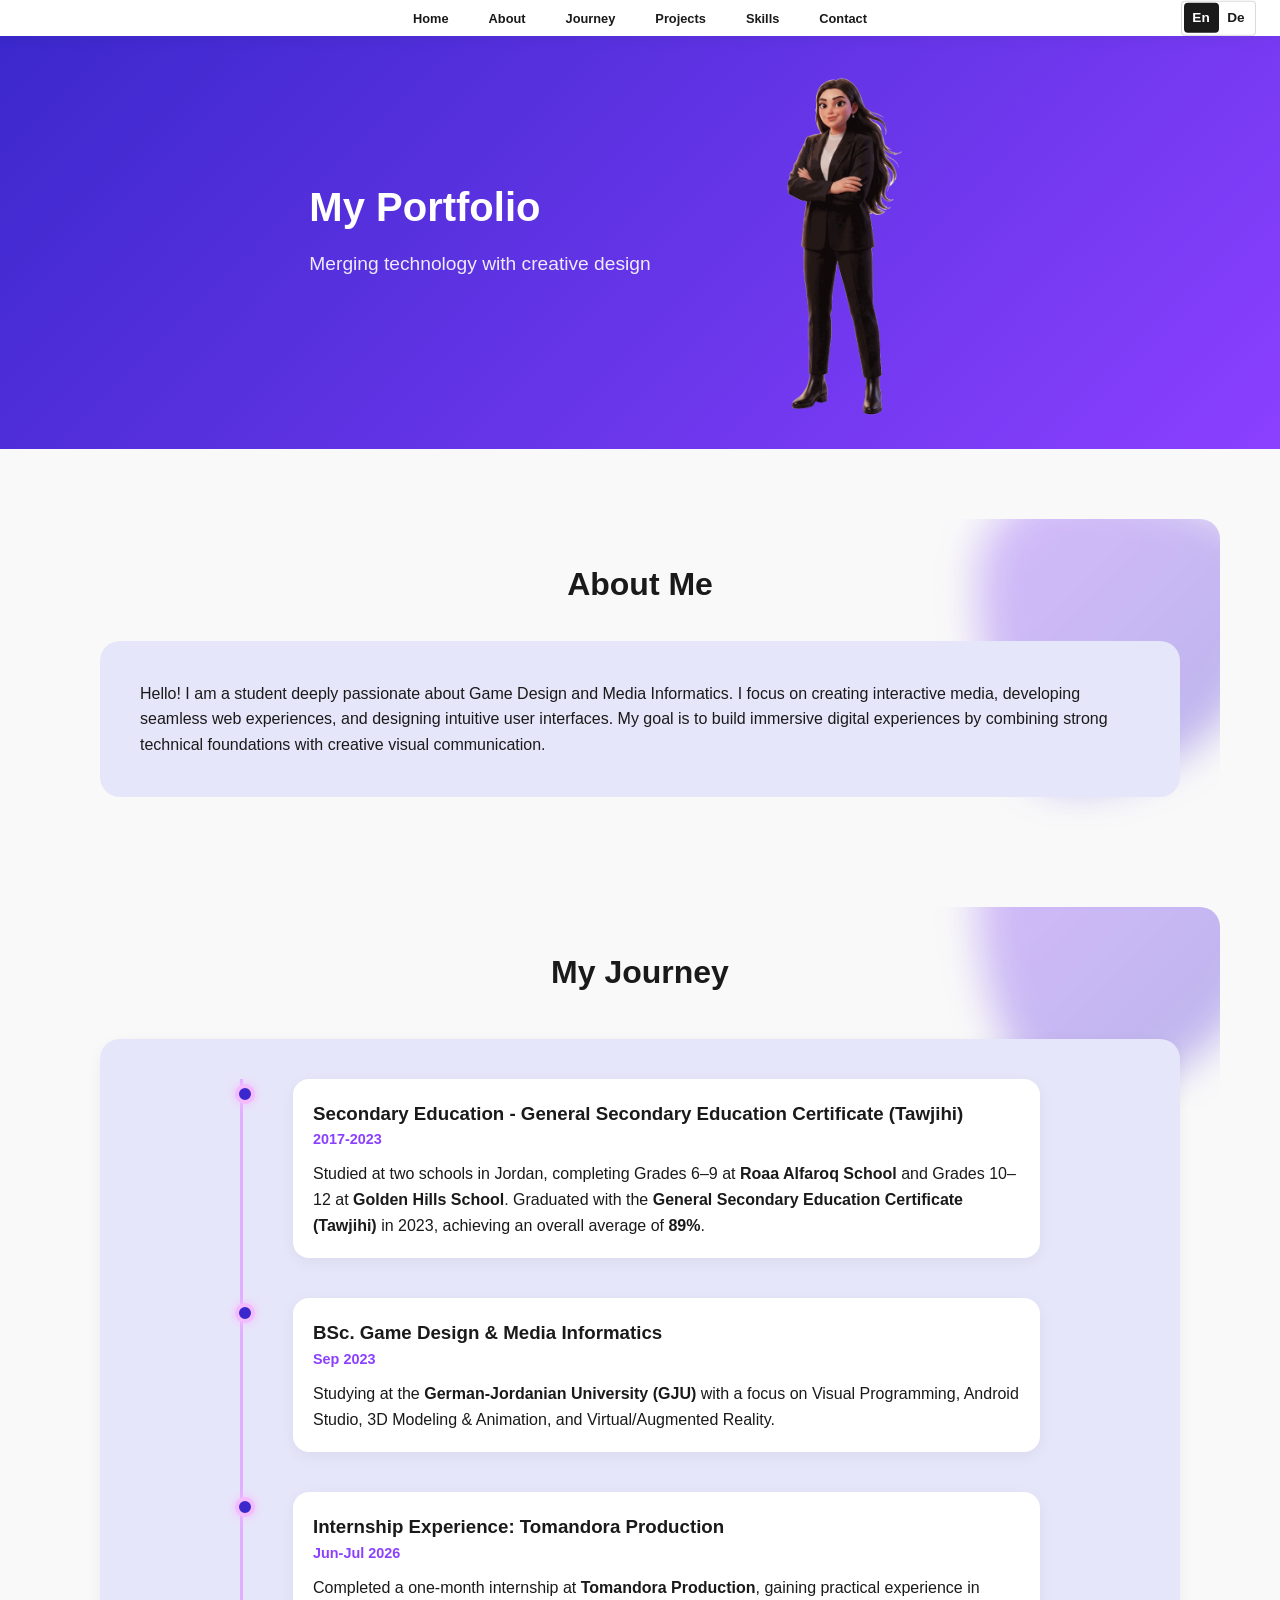
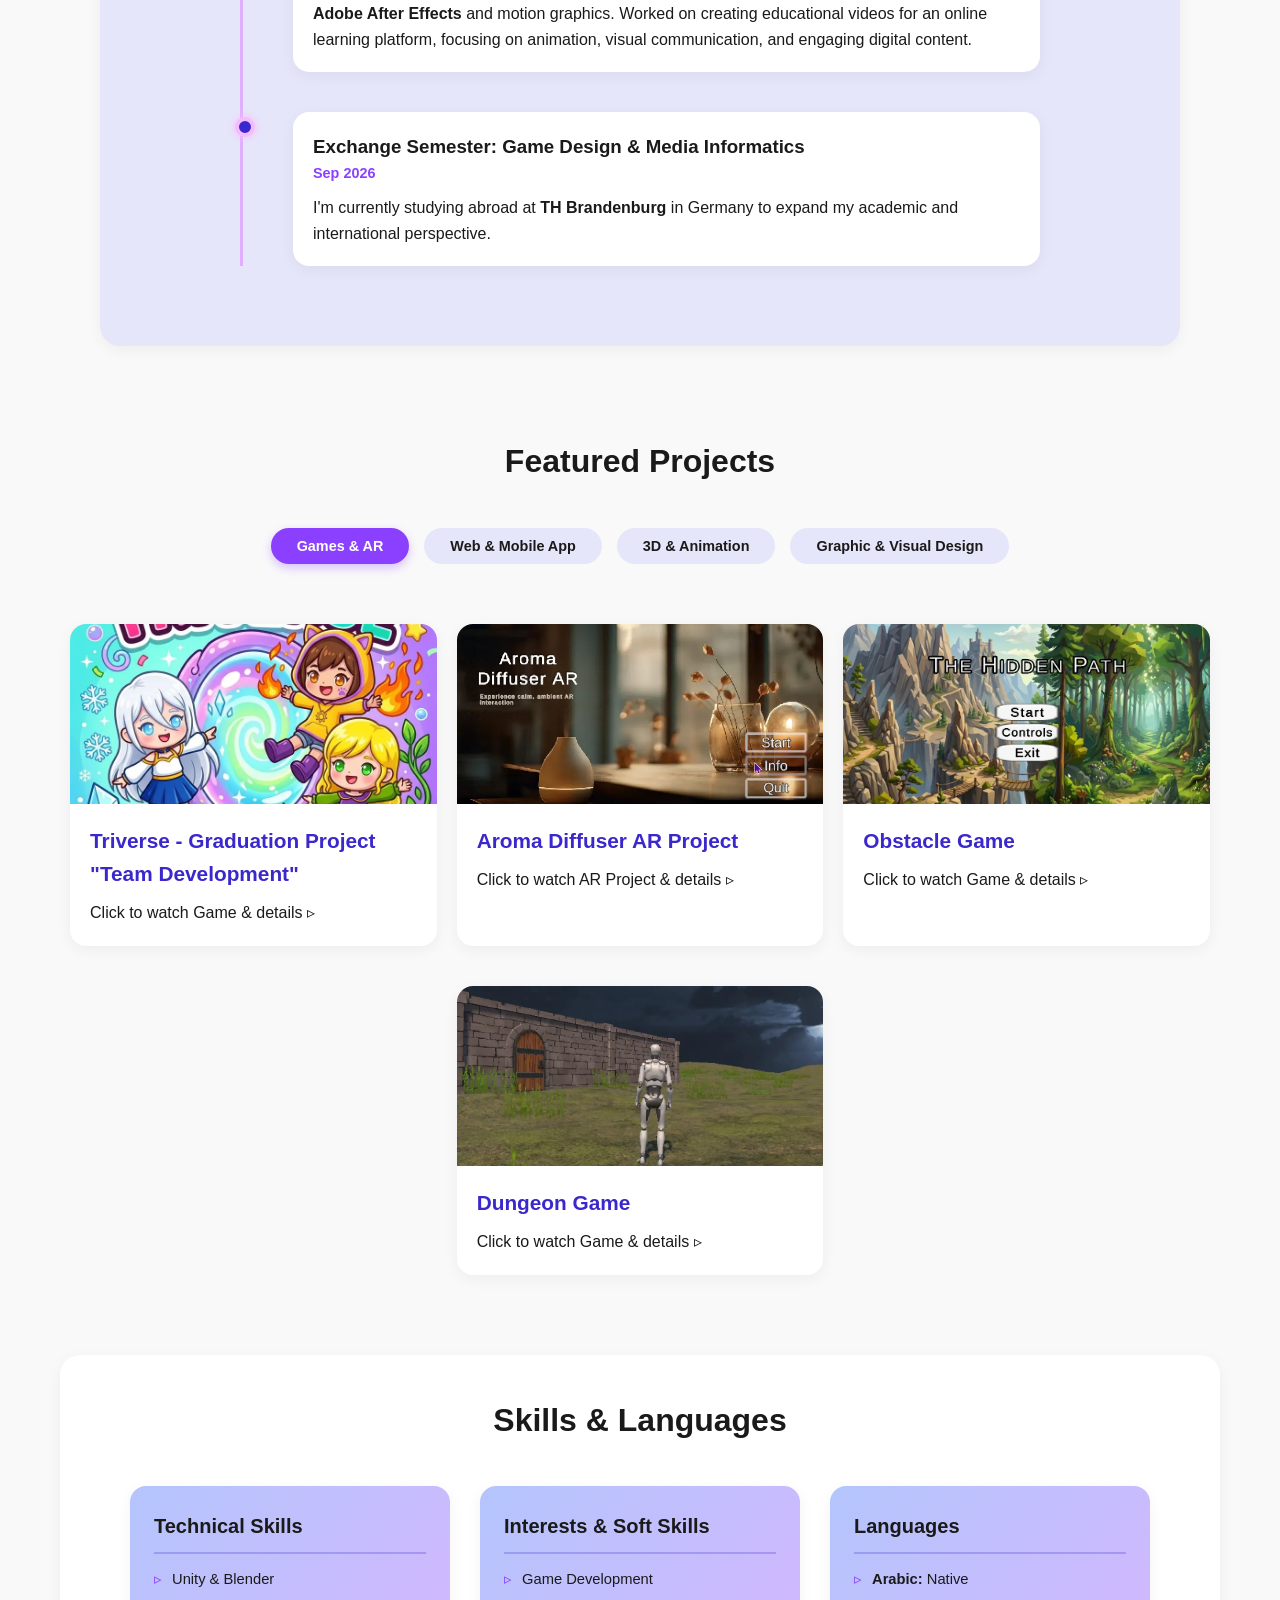
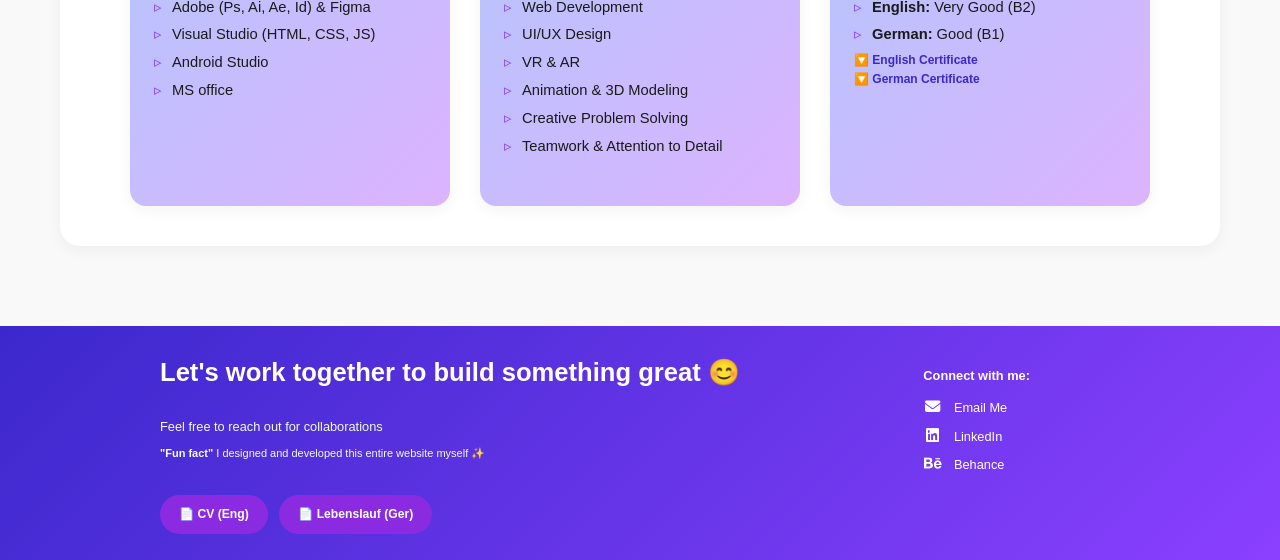
==== commit 8f0a21e2: "Optimize images and mobile performance" ====
--- a/index.html
+++ b/index.html
@@ -3,11 +3,13 @@
 <head>
     <meta charset="UTF-8">
     <meta name="viewport" content="width=device-width, initial-scale=1.0">
+    <link rel="preconnect" href="https://fonts.googleapis.com">
+    <link rel="preconnect" href="https://fonts.gstatic.com" crossorigin>
     <title>Game Design & Media Informatics Portfolio</title>
     <link rel="preload" as="image" href="Portfolio Picture2.webp" fetchpriority="high">
     <link rel="stylesheet" href="style.css">
     <link rel="preconnect" href="https://cdnjs.cloudflare.com" crossorigin>
-    <link rel="preload" href="https://cdnjs.cloudflare.com/ajax/libs/font-awesome/6.4.0/css/all.min.css" as="style" onload="this.onload=null;this.rel='stylesheet'">
+    <link rel="preload" as="style" href="https://cdnjs.cloudflare.com/ajax/libs/font-awesome/6.4.0/css/all.min.css" onload="this.onload=null;this.rel='stylesheet'">
     <noscript><link rel="stylesheet" href="https://cdnjs.cloudflare.com/ajax/libs/font-awesome/6.4.0/css/all.min.css"></noscript>
 </head>
 <body>
@@ -45,7 +47,7 @@
                 <p class="hero-subtitle">Merging technology with creative design</p>
             </div>
             <div class="hero-image-container">
-                <img src="Portfolio Picture2.webp" alt="My Personal Picture" class="hero-image" width="700" height="990" loading="eager" fetchpriority="high" decoding="async">
+                <img src="Portfolio Picture2.webp" alt="My Personal Picture" class="hero-image" width="700" height="990" loading="eager" fetchpriority="high" decoding="sync">
             </div>
         </div>
     </header>
@@ -287,11 +289,11 @@
                     </video>
 
                     <div class="triverse-gallery" aria-label="Triverse project images">
-                        <a href="Projects/characters triverse.jpeg" onclick="openTriverseImage(event, this)"><img src="Projects/characters triverse.jpeg" alt="Triverse characters" width="1280" height="575" loading="lazy" decoding="async"></a>
-                        <a href="Projects/ice map triverse.png" onclick="openTriverseImage(event, this)"><img src="Projects/ice map triverse.png" alt="Triverse ice map" width="808" height="485" loading="lazy" decoding="async"></a>
-                        <a href="Projects/lava map triverse.png" onclick="openTriverseImage(event, this)"><img src="Projects/lava map triverse.png" alt="Triverse lava map" width="972" height="668" loading="lazy" decoding="async"></a>
-                        <a href="Projects/forest map triverse.png" onclick="openTriverseImage(event, this)"><img src="Projects/forest map triverse.png" alt="Triverse forest map" width="1702" height="728" loading="lazy" decoding="async"></a>
-                        <a href="Projects/HUI triverse.png" onclick="openTriverseImage(event, this)"><img src="Projects/HUI triverse.png" alt="Triverse user interface" width="961" height="600" loading="lazy" decoding="async"></a>
+                        <a href="Projects/characters triverse.webp" onclick="openTriverseImage(event, this)"><img src="Projects/characters triverse.webp" alt="Triverse characters" width="1280" height="575" loading="lazy" decoding="async"></a>
+                        <a href="Projects/ice map triverse.webp" onclick="openTriverseImage(event, this)"><img src="Projects/ice map triverse.webp" alt="Triverse ice map" width="808" height="485" loading="lazy" decoding="async"></a>
+                        <a href="Projects/lava map triverse.webp" onclick="openTriverseImage(event, this)"><img src="Projects/lava map triverse.webp" alt="Triverse lava map" width="972" height="668" loading="lazy" decoding="async"></a>
+                        <a href="Projects/forest map triverse.webp" onclick="openTriverseImage(event, this)"><img src="Projects/forest map triverse.webp" alt="Triverse forest map" width="1702" height="728" loading="lazy" decoding="async"></a>
+                        <a href="Projects/HUI triverse.webp" onclick="openTriverseImage(event, this)"><img src="Projects/HUI triverse.webp" alt="Triverse user interface" width="961" height="600" loading="lazy" decoding="async"></a>
                     </div>
 
                     <p><strong>Goal:</strong> Create an educational 3D adventure game that combines environmental awareness with interactive gameplay, encouraging players aged 12+ to explore different worlds and learn about protecting the environment.</p>
@@ -429,7 +431,7 @@
                     <h2>Refood App</h2>
 
                     <div style="background-color: #1a1a1a; padding: 20px; border-radius: 12px; display: flex; justify-content: center; align-items: center; margin-top: 10px; margin-bottom: 20px; box-shadow: 0 4px 15px rgba(0,0,0,0.15);">
-                        <img src="Projects/Refood app.png" alt="Refood App Preview" width="2963" height="861" loading="lazy" decoding="async" style="max-height: 280px; width: auto; max-width: 100%; border-radius: 6px; object-fit: contain;">
+                        <img src="Projects/Refood app.webp" alt="Refood App Preview" width="2963" height="861" loading="lazy" decoding="async" style="max-height: 280px; width: auto; max-width: 100%; border-radius: 6px; object-fit: contain;">
                     </div>
 
                         <p><strong>Goal:</strong> Conceptualize a sustainable mobile application "REFOOD" aimed at combating food waste by connecting users with recycling machines and organic compost markets.</p>
@@ -446,7 +448,7 @@
                 <span class="close-btn" onclick="closeModal('modal-3d-objects')">&times;</span>
                 <div class="modal-body">
                     <h2>3D Objects Showcase</h2>
-                    <img src="Projects/3D Objects.png" class="project-modal-img" alt="3D Objects Showcase" width="2000" height="1600" loading="lazy" decoding="async">
+                    <img src="Projects/3D objects.webp" class="project-modal-img" alt="3D Objects Showcase" width="2000" height="1600" loading="lazy" decoding="async">
                     <p><strong>Goal:</strong> Model and texture a diverse asset library of production-ready 3D objects with precise geometry and stylized shading.</p>
                     <p><strong>Tools:</strong> Blender.</p>
                     <p><strong>Key Focus:</strong> Modeling diverse shapes (Hard-surface & Organic), stylized PBR material creation, and aesthetic scene composition.</p>
@@ -460,7 +462,7 @@
                 <span class="close-btn" onclick="closeModal('modal-3d-car')">&times;</span>
                 <div class="modal-body">
                     <h2>3D Car in Small Village</h2>
-                    <img src="Projects/car in small village.png" class="project-modal-img" alt="3D Car in Small Village" width="2000" height="1600" loading="lazy" decoding="async">
+                    <img src="Projects/car in small village.webp" class="project-modal-img" alt="3D Car in Small Village" width="2000" height="1600" loading="lazy" decoding="async">
                     <p><strong>Goal:</strong> Design and build a charming low-poly 3D diorama featuring a detailed vehicle inside a stylized village environment.</p>
                     <p><strong>Tools:</strong> Blender.</p>
                     <p><strong>Key Focus:</strong> Environment layout, residential architecture design, vehicle props, Character modeling, ambient lighting (street lighting effects) and narrative world-building.</p>
@@ -474,7 +476,7 @@
                 <span class="close-btn" onclick="closeModal('modal-3d-dungeon')">&times;</span>
                 <div class="modal-body">
                     <h2>3D Low Poly Dungeon</h2>
-                    <img src="Projects/Low Poly Dungeon.png" class="project-modal-img" alt="3D Low Poly Dungeon" width="2000" height="1600" loading="lazy" decoding="async">
+                    <img src="Projects/Low Poly Dungeon.webp" class="project-modal-img" alt="3D Low Poly Dungeon" width="2000" height="1600" loading="lazy" decoding="async">
                     <p><strong>Goal:</strong> Craft a modular low-poly fantasy dungeon crawler environment specifically tailored for game level design configurations.</p>
                     <p><strong>Tools:</strong> Blender.</p>
                     <p><strong>Key Focus:</strong> Modular room architecture (modular kit-bashing), interior prop placement, low-poly aesthetics, palette coordination and high-contrast atmospheric lighting for an immersive mood.</p>
@@ -488,7 +490,7 @@
                 <span class="close-btn" onclick="closeModal('modal-3d-seaport')">&times;</span>
                 <div class="modal-body">
                     <h2>3D Seaport Village</h2>
-                    <img src="Projects/Seaport_village.png" class="project-modal-img" alt="3D Seaport Village" width="1920" height="1080" loading="lazy" decoding="async">
+                    <img src="Projects/Seaport_village.webp" class="project-modal-img" alt="3D Seaport Village" width="1920" height="1080" loading="lazy" decoding="async">
                     <p><strong>Goal:</strong> Construct a night-time maritime environment centered around a lighthouse island, focusing on the interaction between water and land assets.</p>
                     <p><strong>Tools:</strong> Blender.</p>
                     <p><strong>Key Focus:</strong> Complex scene composition, architectural asset scaling, and object density control, stylized water shaders with reflections, lighthouse architecture, rocky terrain modeling, and dynamic moonlit lighting.</p>
@@ -502,7 +504,7 @@
                 <span class="close-btn" onclick="closeModal('modal-3d-market')">&times;</span>
                 <div class="modal-body">
                     <h2>3D Low-Poly Market Square</h2>
-                    <img src="Projects/Low-Poly Market Square.png" class="project-modal-img" alt="3D Low-Poly Market Square" width="1920" height="1080" loading="lazy" decoding="async">
+                    <img src="Projects/Low-Poly Market Square.webp" class="project-modal-img" alt="3D Low-Poly Market Square" width="1920" height="1080" loading="lazy" decoding="async">
                     <p><strong>Goal:</strong> Design a lively 3D marketplace town square showcasing unique architectural props and vibrant marketplace asset density.</p>
                     <p><strong>Tools:</strong> Blender.</p>
                     <p><strong>Key Focus:</strong> Architectural variation, market stall prop design (carts, barrels, fountain), warm ambient color grading.</p>
@@ -995,6 +997,7 @@
                 container.style.height = '100%';
                 container.style.zIndex = '1';
 
+                const stars = document.createDocumentFragment();
                 for (let i = 0; i < numberOfStars; i++) {
                     let star = document.createElement('div');
                     star.className = 'star';
@@ -1007,8 +1010,9 @@
                     star.style.left = randomLeft + '%';
                     star.style.animationDelay = randomDelay + 's';
 
-                    container.appendChild(star);
+                    stars.appendChild(star);
                 }
+                container.appendChild(stars);
             });
         });
 
--- a/style.css
+++ b/style.css
@@ -1,1262 +1 @@
-﻿/* Base Styles & Reset */
-/* Enable Smooth Scrolling */
-html {
-    scroll-behavior: smooth;
-    /* This prevents the sticky navbar from hiding your section titles when it scrolls */
-    scroll-padding-top: 80px;
-}
-
-* {
-    margin: 0;
-    padding: 0;
-    box-sizing: border-box;
-    font-family: -apple-system, BlinkMacSystemFont, "Segoe UI", Roboto, Helvetica, Arial, sans-serif;
-}
-
-body {
-    background-color: #f9f9f9;
-    color: #1a1a1a;
-    line-height: 1.6;
-}
-
-.container {
-    max-width: 1200px;
-    margin: 0 auto;
-    padding: 0 20px;
-}
-
-/* Hero Section */
-.hero {
-    background: linear-gradient(135deg, #3b28cc, #8b40ff); /* Blue to Purple gradient */
-    color: white;
-    text-align: left;
-    padding: 30px 20px;
-    margin-bottom: 70px;
-}
-
-.hero-content {
-    width: 100%;
-    max-width: 1200px;
-    margin: 0 auto;
-    display: flex;
-    align-items: center;
-    justify-content: center;
-    gap: 70px;
-    position: relative;
-    z-index: 2;
-}
-
-.hero-copy {
-    flex: 0 1 auto;
-}
-
-.hero-image-container {
-    flex: 0 0 250px;
-    display: flex;
-    justify-content: flex-end;
-    align-items: center;
-}
-
-    .hero h1 {
-        font-size: 2.5rem;
-        margin-bottom: 30px;
-        font-weight: 700;
-    }
-
-.hero-image {
-    width: 250px !important; /* This controls the size! Change this number to make it bigger or smaller */
-    height: auto; /* Keeps the proportions correct */
-    margin-top: 0;
-}
-
-/* Typography Headings */
-h2 {
-    font-size: 2rem;
-    margin-bottom: 30px;
-}
-
-/* About Section */
-.about {
-    margin-bottom: 70px;
-}
-
-.about-content {
-    display: flex;
-    gap: 40px;
-    align-items: center;
-    background: #E6E6FA; /* Very light green */
-    border-radius: 20px;
-    padding: 40px;
-}
-
-
-
-/* Projects Grid (2x2) */
-.projects-grid {
-    display: grid;
-    grid-template-columns: repeat(2, 1fr);
-    gap: 30px;
-    margin-bottom: 80px;
-}
-
-.project-card {
-    background: white;
-    border-radius: 16px;
-    overflow: hidden;
-    box-shadow: 0 4px 15px rgba(0,0,0,0.05);
-    /* Add this line to make the change smooth: */
-    transition: transform 0.3s ease, box-shadow 0.3s ease;
-}
-
-.project-card:hover {
-        transform: translateY(-10px); /* Lifts the card up by 10 pixels */
-        box-shadow: 0 12px 25px rgba(0,0,0,0.15); /* Makes the shadow larger and darker */
-        cursor: pointer; /* Changes the mouse to a pointing hand */
-}
-
-.card-image {
-    height: 200px; /* أو الارتفاع الذي تفضلينه للبطاقة */
-    width: 100%;
-    background-size: cover; /* 👈 يضمن أن الصورة تملأ المساحة بالكامل بدون أن تتمطط */
-    background-position: center; /* 👈 يركز الصورة في المنتصف */
-    background-repeat: no-repeat; /* 👈 يمنع تكرار الصورة إذا كانت صغيرة */
-    border-top-left-radius: inherit; /* للحفاظ على انحناء زوايا الكرت */
-    border-top-right-radius: inherit;
-}
-
-.card-image img {
-    display: block;
-    width: 100%;
-    height: 100%;
-    object-fit: cover;
-}
-
-/* Placeholder Gradients for Projects */
-/* Placeholder Gradients for Projects */
-.gradient-1 {
-    background: linear-gradient(135deg, #b4c5fc 0%, #dcb3ff 100%);
-}
-
-.gradient-2 {
-    background: linear-gradient(135deg, #b4c5fc 0%, #dcb3ff 100%);
-}
-
-.gradient-3 {
-    background: linear-gradient(135deg, #b4c5fc 0%, #dcb3ff 100%);
-}
-
-.gradient-4 {
-    background: linear-gradient(135deg, #e0c3fc 0%, #8ec5fc 100%);
-}
-
-.card-info {
-    padding: 20px;
-    display: flex;
-    justify-content: space-between;
-    align-items: center;
-}
-
-/* 3-Column Info Cards */
-.info-cards {
-    display: grid;
-    grid-template-columns: repeat(3, 1fr);
-    gap: 20px;
-    margin-bottom: 80px;
-}
-
-.info-card {
-    background: #f1f5f9;
-    padding: 30px;
-    border-radius: 16px;
-    text-align: center;
-}
-
-.mini-graphic {
-    height: 100px;
-    border-radius: 12px;
-    margin-top: 20px;
-}
-
-.placeholder-1 {
-    background: #fde047;
-}
-
-.placeholder-2 {
-    background: #7dd3fc;
-}
-
-.placeholder-3 {
-    background: #a7f3d0;
-}
-
-/* =========================================
-   FOOTER
-   ========================================= */
-footer {
-    /* نفس التدرج البنفسجي الموجود في البداية */
-    background: linear-gradient(135deg, #3b28cc, #8b40ff);
-    padding: 26px 16px;
-    margin-top: 64px;
-    font-size: 0.8rem;
-    color: white; /* تحويل لون النصوص إلى الأبيض */
-}
-
-.footer-content {
-    max-width: 960px;
-    margin: 0 auto;
-    display: flex;
-    justify-content: space-between;
-    
-    
-}
-
-/* لون النصوص التوضيحية */
-.footer-text p {
-    color: #f0fdf4;
-    margin-bottom: 8px;
-}
-
-.footer-text h2 {
-    font-size: 1.6rem;
-    margin-bottom: 24px;
-}
-
-.footer-links {
-    margin-right: 90px; /* 👈 هذا السطر هو الذي سيدفعها لليسار */
-    margin-top: 14px;
-}
-
-/* روابط التواصل */
-.footer-links a {
-    display: block;
-    color: white;
-    text-decoration: none;
-    margin-bottom: 8px;
-    transition: color 0.3s ease, transform 0.3s ease;
-    
-}
-
-footer .btn-download {
-    margin-top: 16px;
-    padding: 10px 19px;
-    border-radius: 24px;
-    font-size: 0.76rem;
-}
-
-footer .btn-download + .btn-download {
-    margin-left: 8px;
-}
-
-    /* تأثير التمرير للروابط */
-    .footer-links a:hover {
-        color: #F4BBFF; /* لون ليلكي مضيء عند التأشير */
-        transform: translateX(5px); /* حركة بسيطة لليمين */
-    }
-
-/* --- زر السيرة الذاتية بخلفية ثابتة ممتلئة --- */
-.btn-download {
-    display: inline-block;
-    margin-top: 20px;
-    padding: 12px 28px;
-    background-color: blueviolet !important; /* 👈 هنا لون خلفية الزر الثابتة (بنفسجي فاتح) */
-    color: white !important; /* لون النص داكن ليظهر بوضوح فوق الخلفية الفاتحة */
-    text-decoration: none;
-    border-radius: 30px; /* زوايا دائرية ناعمة (يمكنك تغييرها لـ 8px إذا كنت تفضلين الزوايا الحادة) */
-    font-weight: bold;
-    font-size: 0.95rem;
-    transition: background-color 0.3s ease, transform 0.3s ease, box-shadow 0.3s ease;
-}
-
-    /* تأثير عند تمرير الماوس (Hover) */
-    .btn-download:hover {
-        background-color: mediumpurple !important; /* 👈 يتغير لون الخلفية لدرجة أفتح عند التمرير */
-        transform: translateY(-3px); /* يرتفع قليلاً للأعلى */
-        box-shadow: 0 5px 15px rgba(224, 176, 255, 0.4); /* توهج ناعم متناسق */
-    }
-
-/* Responsive adjustments for smaller screens */
-@media (max-width: 768px) {
-    .about-content {
-        flex-direction: column;
-    }
-
-    .projects-grid {
-        grid-template-columns: 1fr;
-    }
-
-    .info-cards {
-        grid-template-columns: 1fr;
-    }
-
-    .footer-content {
-        flex-direction: column;
-        gap: 24px;
-    }
-
-    .hero-content {
-        flex-direction: column;
-        gap: 20px;
-        text-align: center;
-    }
-
-    .hero-copy {
-        flex: none;
-    }
-
-    .hero h1 {
-        text-align: center;
-    }
-
-    .hero-image-container {
-        flex-basis: auto;
-        justify-content: center;
-    }
-}
-
-/* Define the up-and-down floating motion */
-@keyframes float {
-    0% {
-        transform: translateY(0px);
-    }
-
-    50% {
-        transform: translateY(-20px);
-    }
-
-    100% {
-        transform: translateY(0px);
-    }
-}
-
-/* Apply it to the hero image */
-.hero-image {
-    max-width: 400px;
-    width: 100%;
-    height: auto;
-    display: block;
-}
-
-/* Define the fade-in and slide-up motion */
-@keyframes fadeIn {
-    from {
-        opacity: 0;
-        transform: translateY(30px);
-    }
-
-    to {
-        opacity: 1;
-        transform: translateY(0);
-    }
-}
-
-/* Apply it to your main sections */
-.about, .projects-grid, .info-cards {
-    /* Starts invisible */
-    opacity: 0;
-    /* Runs the animation once and stays at the final state (forwards) */
-    animation: fadeIn 1s ease-out forwards;
-}
-
-/* Stagger the animations so they load one after another */
-.about {
-    animation-delay: 0.2s;
-}
-
-.projects-grid {
-    animation-delay: 0.5s;
-}
-
-.info-cards {
-    animation-delay: 0.8s;
-}
-
-/* --- New Star Animation --- */
-
-/* 1. Ensure the parent container is positioned relatively */
-.hero {
-    position: relative;
-    background: linear-gradient(135deg, #3b28cc, #8b40ff); /* Your existing gradient */
-    overflow: hidden; /* Keeps stars inside the header */
-}
-
-/* 2. Style the stars container and individual star elements */
-.stars-container {
-    position: absolute;
-    inset: 0; /* Cover the entire header */
-    z-index: 1; /* Lowest z-index within the hero */
-    pointer-events: none; /* Mouse goes right through them */
-}
-
-.star {
-    width: 3px;
-    height: 3px;
-    background: white;
-    border-radius: 50%; /* Make them tiny circles */
-    position: absolute;
-    opacity: 0; /* Start invisible for the twinkle effect */
-    box-shadow: 0 0 5px rgba(255, 255, 255, 0.8); /* Small glow */
-    /* Apply the new twinkle animation */
-    animation: twinkle 3s ease-in-out infinite;
-}
-
-/* 3. Define the keyframes for twinkling */
-@keyframes twinkle {
-    0% {
-        opacity: 0;
-        transform: scale(1);
-    }
-
-    50% {
-        opacity: 0.8;
-        transform: scale(1.5);
-    }
-
-    100% {
-        opacity: 0;
-        transform: scale(1);
-    }
-}
-
-/* 4. Ensure the main content stays ON TOP of the stars */
-.hero h1,
-.hero-image-container {
-    position: relative; /* Essential for z-index to work */
-    z-index: 2; /* Higher than the stars container */
-}
-
-/* --- New Styles for Updated Structure --- */
-
-/* Hero Subtitle */
-.hero-subtitle {
-    font-size: 1.2rem;
-    position: relative;
-    z-index: 2;
-    margin-top: -20px;
-    margin-bottom: 30px;
-    opacity: 0.9;
-}
-
-/* Case Study Project Cards */
-.case-study {
-    display: flex;
-    flex-direction: column;
-    margin-bottom: 60px;
-}
-
-.case-study-content {
-    padding: 25px;
-}
-
-    .case-study-content h3 {
-        margin-bottom: 15px;
-        color: #3b28cc;
-    }
-
-.case-study-details p {
-    margin-bottom: 10px;
-    font-size: 0.95rem;
-}
-
-.case-study-details strong {
-    color: #1a1a1a;
-}
-
-/* Skills Grid */
-.skills-section {
-    margin-bottom: 80px;
-    background: white;
-    padding: 40px;
-    border-radius: 20px;
-    box-shadow: 0 4px 15px rgba(0,0,0,0.05);
-}
-
-.skills-grid {
-    display: grid;
-    grid-template-columns: repeat(3, 1fr);
-    gap: 30px;
-}
-
-.skill-category h3 {
-    margin-bottom: 20px;
-    font-size: 1.2rem;
-    border-bottom: 2px solid #f0fdf4;
-    padding-bottom: 10px;
-}
-
-.skill-list {
-    list-style: none;
-}
-
-    .skill-list li {
-        margin-bottom: 15px;
-        padding-left: 20px;
-        position: relative;
-    }
-
-        /* Custom bullet points */
-        .skill-list li::before {
-            content: '▹';
-            position: absolute;
-            left: 0;
-            color: #8b40ff;
-        }
-
-/* Download Button */
-.btn-download {
-    display: inline-block;
-    margin-top: 20px;
-    padding: 12px 24px;
-    background: #1a1a1a;
-    color: white;
-    text-decoration: none;
-    border-radius: 8px;
-    font-weight: bold;
-    transition: background 0.3s ease;
-}
-
-    .btn-download:hover {
-        background: #3b28cc;
-    }
-
-/* Responsive adjustment for Skills Grid */
-@media (max-width: 768px) {
-    .skills-grid {
-        grid-template-columns: 1fr;
-    }
-}
-
-/* =========================================
-   NEW INTERACTIVE & MODERN VISUAL STYLES
-   ========================================= */
-
-/* --- 1. The Morphing Background Shape (About Section) --- */
-.relative-container {
-    position: relative;
-    overflow: hidden; /* Keeps the shape from breaking the page width */
-    padding: 40px;
-    border-radius: 20px;
-}
-
-.modern-shape {
-    position: absolute;
-    top: -10%;
-    right: -5%;
-    width: 300px;
-    height: 300px;
-    background: linear-gradient(135deg, #8b40ff55, #3b28cc55); /* Semi-transparent */
-    z-index: 0;
-    filter: blur(20px); /* Gives it that modern "glass" feel */
-    /* This creates the organic, non-square shape: */
-    border-radius: 30% 70% 70% 30% / 30% 30% 70% 70%;
-    animation: morphShape 8s ease-in-out infinite;
-}
-
-@keyframes morphShape {
-    0% {
-        border-radius: 30% 70% 70% 30% / 30% 30% 70% 70%;
-        transform: rotate(0deg);
-    }
-
-    50% {
-        border-radius: 60% 40% 30% 70% / 60% 30% 70% 40%;
-        transform: rotate(180deg);
-    }
-
-    100% {
-        border-radius: 30% 70% 70% 30% / 30% 30% 70% 70%;
-        transform: rotate(360deg);
-    }
-}
-
-/* --- 2. Advanced Hover Reveal (Project Cards) --- */
-/* --- Adjusting the Scale of Featured Projects --- */
-
-.case-study {
-    max-width: 850px; /* Stops the boxes from stretching across the whole screen */
-    margin: 0 auto 35px auto; /* Centers the box perfectly and adds bottom spacing */
-    /* Keeps your existing hover transition: */
-    transition: transform 0.4s cubic-bezier(0.175, 0.885, 0.32, 1.275), box-shadow 0.4s ease;
-}
-
-    .case-study .card-image {
-        height: 180px; /* Shrinks the top image/gradient height (down from 250px) */
-    }
-
-.case-study-content {
-    padding: 20px; /* Tightens the empty space inside the text area */
-}
-
-    .case-study-content h3 {
-        font-size: 1.3rem; /* Slightly scales down the project title */
-        margin-bottom: 10px;
-    }
-
-.case-study-details p {
-    font-size: 0.95rem; /* Makes the description text just a touch smaller */
-}
-
-/* --- Static Skill Cards --- */
-.skills-grid {
-    align-items: stretch;
-}
-
-@media (min-width: 769px) {
-    .skills-grid {
-        grid-template-columns: repeat(3, minmax(0, 320px));
-        justify-content: center;
-    }
-}
-
-.skill-card {
-    width: 100%;
-    min-height: 320px;
-    border-radius: 16px;
-    padding: 24px;
-    color: #1a1a1a;
-    box-shadow: 0 4px 15px rgba(0,0,0,0.05);
-}
-
-.skill-card h3 {
-    margin-bottom: 16px;
-    padding-bottom: 10px;
-    border-bottom: 2px solid rgba(59, 40, 204, 0.25);
-    font-size: 1.25rem;
-}
-
-.skill-card .skill-list {
-    width: 100%;
-}
-
-.skill-card .skill-list li {
-    margin-bottom: 8px;
-    padding-left: 18px;
-    font-size: 0.92rem;
-    line-height: 1.35;
-    text-align: left;
-}
-
-.skill-card .cert-download,
-.skill-card .lang-download {
-    font-size: 0.75rem;
-    line-height: 1.25;
-    text-align: left;
-    white-space: normal;
-    color: #3b28cc;
-}
-
-.skill-card .cert-download:hover,
-.skill-card .lang-download:hover {
-    color: #1a1a1a;
-}
-
-/* Optional: Arrange projects in a 3-column grid on large screens */
-.projects {
-    display: flex;
-    flex-wrap: wrap;
-    gap: 20px;
-    justify-content: center;
-    margin-bottom: 60px;
-}
-
-    .projects h2 {
-        width: 100%; /* Keeps the "Featured Projects" title on its own line */
-        text-align: center; /* Centers the section title */
-    }
-
-.case-study {
-    width: calc(33.333% - 20px); /* Forces them into 3 columns */
-    min-width: 300px; /* Ensures they don't get too squished on mobile */
-    margin: 0 0 20px 0; /* Resets the margin for the grid layout */
-}
-/* =========================================
-   NAVIGATION BAR
-   ========================================= */
-.navbar {
-    background-color: rgba(255, 255, 255, 0.9); /* Semi-transparent white */
-    backdrop-filter: blur(10px); /* Modern glass blur effect */
-    position: sticky; /* Makes it stick to the top when scrolling */
-    top: 0;
-    width: 100%;
-    z-index: 1000; /* Ensures it stays above all other elements */
-    box-shadow: 0 2px 15px rgba(0, 0, 0, 0.05);
-    padding: 5px 0;
-}
-
-.language-switch {
-    position: absolute;
-    right: 24px;
-    top: 50%;
-    display: flex;
-    transform: translateY(-50%);
-    padding: 1.5px;
-    border: 1.3px solid rgba(26, 26, 26, 0.16);
-    border-radius: 4px;
-    background: rgba(255, 255, 255, 0.75);
-}
-
-.language-option {
-    min-width: 35px;
-    border: 0;
-    border-radius: 4px;
-    padding: 4px 8px;
-    background: transparent;
-    color: #1a1a1a;
-    font: inherit;
-    font-size: 0.85rem;
-    font-weight: 650;
-    cursor: pointer;
-}
-
-.language-option.active {
-    background: #1a1a1a;
-    color: #fff;
-}
-
-    .navbar ul {
-        list-style: none;
-        display: flex;
-        justify-content: center;
-        gap: 40px; /* Space between links */
-        margin: 0;
-        padding: 0;
-    }
-
-    .navbar a {
-        text-decoration: none;
-        color: #1a1a1a;
-        font-weight: 590;
-        font-size: 0.8rem;
-        transition: color 0.3s ease;
-    }
-
-        .navbar a:hover {
-            color: #8b40ff; /* Highlights purple on hover */
-        }
-
-
-/* Mobile Adjustments for Navbar */
-@media (max-width: 768px) {
-    .navbar ul {
-        gap: 15px; /* Shrinks the gap on mobile */
-        padding-right: 92px;
-    }
-
-    .navbar a {
-        font-size: 0.9rem; /* Shrinks the text slightly on mobile */
-    }
-
-    .language-switch {
-        right: 8px;
-    }
-}
-/* <--- THIS BRACKET WAS MISSING! It closes the mobile styles properly. */
-
-
-/* =========================================
-   TIMELINE (My Journey)
-   ========================================= */
-.timeline-section {
-    margin-bottom: 50px; /* Matches the background of About Me */
-}
-
-/* New box to match the About Me purple container */
-.journey-wrapper {
-    background: #E6E6FA; /* Light lavender color */
-    border-radius: 20px;
-    padding: 40px;
-    box-shadow: 0 4px 15px rgba(0,0,0,0.05);
-}
-
-.timeline {
-    position: relative;
-    max-width: 800px;
-    margin: 0 auto;
-    padding-left: 30px;
-    border-left: 3px solid #E0B0FF; /* Light purple line */
-}
-
-.timeline-item {
-    position: relative;
-    margin-bottom: 40px;
-    padding-left: 20px;
-}
-
-.timeline-dot {
-    position: absolute;
-    left: -38px;
-    top: 5px;
-    width: 20px;
-    height: 20px;
-    background-color: #3b28cc;
-    border: 4px solid #F4BBFF; /* Glowing dot */
-    border-radius: 50%;
-    box-shadow: 0 0 10px #F4BBFF;
-}
-
-.timeline-content {
-    background: white;
-    padding: 20px;
-    border-radius: 16px;
-    box-shadow: 0 4px 15px rgba(0,0,0,0.05);
-    transition: transform 0.3s ease;
-}
-
-    .timeline-content:hover {
-        transform: translateX(10px); /* Slides right on hover */
-        border-left: 4px solid #8b40ff;
-    }
-
-.timeline-date {
-    color: #8b40ff;
-    font-weight: bold;
-    font-size: 0.9rem;
-    margin-bottom: 10px;
-}
-
-/* Timeline Mobile Fix */
-@media (max-width: 768px) {
-    .timeline {
-        padding-left: 20px;
-    }
-
-    .journey-wrapper {
-        padding: 25px 15px; /* Less padding on small screens */
-    }
-}
-/* =========================================
-   PROJECT FILTERS TOOLBAR
-   ========================================= */
-.project-filters {
-    display: flex;
-    justify-content: center;
-    flex-wrap: wrap; /* يسمح للأزرار بالنزول لسطر جديد في الشاشات الصغيرة */
-    gap: 15px;
-    margin-bottom: 40px;
-}
-
-.filter-btn {
-    padding: 10px 25px;
-    border: none;
-    border-radius: 30px; /* يجعل الزر بيضاوي الشكل */
-    background-color: transparent;
-    color: #1a1a1a;
-    font-weight: 700;
-    font-size: 1rem;
-    cursor: pointer;
-    transition: background-color 0.3s ease, color 0.3s ease, box-shadow 0.3s ease;
-}
-
-    /* تأثير التمرير (Hover) */
-    .filter-btn:hover {
-        color: #8b40ff;
-    }
-
-    /* تصميم الزر النشط (المضغوط عليه) */
-    .filter-btn.active {
-        background-color: #8b40ff; /* لون بنفسجي جميل */
-        color: white;
-        box-shadow: 0 4px 10px rgba(139, 64, 255, 0.3); /* توهج خفيف */
-    }
-
-/* كلاس مساعد لإخفاء المشاريع برمجياً */
-.hide-project {
-    display: none !important;
-}
-/* كلاس مساعد لإخفاء المشاريع برمجياً عند الفلترة */
-.hide-project {
-    display: none !important;
-}
-
-/* تصميم شريط الفلترة والأزرار */
-/* =========================================
-   PROJECT FILTERS TOOLBAR (تعديل الحجم والموقع)
-   ========================================= */
-.project-filters {
-    width: 100%; /* 👈 هذا السطر هو السر! يجبر الشريط على البقاء في سطر مستقل فوق المشاريع */
-    display: flex;
-    justify-content: center; /* يضع الأزرار في المنتصف */
-    align-items: center; /* 👈 يمنع الأزرار من التمدد بالطول */
-    flex-wrap: wrap;
-    gap: 15px;
-    margin-bottom: 40px; /* مسافة بين الأزرار والمشاريع */
-}
-
-.filter-btn {
-    padding: 8px 24px;
-    height: fit-content; /* 👈 يجبر الزر على الالتفاف حول النص فقط ليبقى صغيراً */
-    border: 2px solid transparent;
-    border-radius: 30px;
-    background-color: #E6E6FA; /* لون بنفسجي فاتح للأزرار غير النشطة */
-    color: #1a1a1a;
-    font-weight: 600;
-    font-size: 0.9rem;
-    cursor: pointer;
-    transition: background-color 0.3s ease, color 0.3s ease, box-shadow 0.3s ease;
-}
-
-    .filter-btn:hover {
-        background-color: #e0c3fc;
-    }
-
-    /* تصميم الزر الفعال (المضغوط عليه) */
-    .filter-btn.active {
-        background-color: #8b40ff;
-        color: white;
-        box-shadow: 0 4px 10px rgba(139, 64, 255, 0.3);
-    }
-
-/* --- تصميم أزرار تحميل شهادات اللغة داخل البطاقة --- */
-.lang-download {
-    display: block; /* يجعل الرابط يظهر في سطر جديد أسفل اسم اللّغة */
-    font-size: 0.8rem; /* حجم خط صغير ومناسب لمساحة البطاقة */
-    color: #E0B0FF; /* لون بنفسجي فاتح يتناسق مع الثيم */
-    text-decoration: none; /* إزالة الخط السفلي التقليدي */
-    margin-top: 4px; /* مسافة بسيطة بين النص والزر */
-    font-weight: bold;
-    transition: color 0.2s ease, transform 0.2s ease;
-}
-
-    /* تأثير عند تمرير الماوس فوق زر الشهادة */
-    .lang-download:hover {
-        color: #84fab0; /* يتغير للون الأخضر الفاتح ليوحي بقابلية الضغط */
-        transform: translateX(3px); /* يتحرك قليلاً لليمين بشكل تفاعلي */
-    }
-
-/* --- تصميم أزرار تحميل الشهادات التقنية داخل البطاقة --- */
-.cert-download {
-    display: block; /* يجبر الروابط على الظهور تحت بعضها البعض */
-    font-size: 0.78rem; /* حجم خط صغير ليناسب النصوص الطويلة للشهادات */
-    color: #E0B0FF; /* لون بنفسجي فاتح متناسق مع ثيم الموقع */
-    text-decoration: none; /* إزالة الخط السفلي */
-    margin-top: 10px; /* مسافة فارغة من الأعلى لفصلها عن القائمة */
-    font-weight: bold;
-    text-align: left; /* محاذاة النص لليسار لأن الشهادات بالإنجليزية */
-    width: 100%;
-    transition: color 0.2s ease, transform 0.2s ease;
-}
-
-    /* تأثير التمرير للشهادات التقنية */
-    .cert-download:hover {
-        color: #84fab0; /* يتغير للون الأخضر المضيء عند التأشير */
-        transform: translateX(3px); /* حركة تفاعلية بسيطة لليمين */
-    }
-
-/* تنسيق الأيقونات الاحترافية في الفوتر */
-.footer-links a i {
-    margin-right: 8px; /* مسافة بين الأيقونة والنص */
-    font-size: 0.96rem; /* تكبير الأيقونة قليلاً */
-    width: 19px; /* توحيد العرض لكي تكون النصوص تحت بعضها بشكل مستقيم ومثالي */
-    text-align: center;
-}
-
-/* =========================================
-   MODALS (تصميم النوافذ المنبثقة)
-   ========================================= */
-.project-card {
-    cursor: pointer; /* يغير شكل الماوس ليدل على أنه قابل للضغط */
-    transition: transform 0.3s ease, box-shadow 0.3s ease;
-}
-
-    .project-card:hover {
-        transform: translateY(-5px);
-        box-shadow: 0 10px 20px rgba(139, 64, 255, 0.2);
-    }
-
-.modal-overlay {
-    position: fixed;
-    top: 0;
-    left: 0;
-    width: 100%;
-    height: 100%;
-    background: rgba(0, 0, 0, 0.5); /* خلفية معتمة */
-    backdrop-filter: blur(5px); /* تأثير زجاجي (Blur) */
-    z-index: 2000;
-    display: flex;
-    justify-content: center;
-    align-items: center;
-    opacity: 0;
-    pointer-events: none;
-    transition: opacity 0.3s ease;
-}
-
-    .modal-overlay.active {
-        opacity: 1;
-        pointer-events: auto;
-    }
-
-.modal-box {
-    background: white;
-    border-radius: 20px;
-    width: 95%; /* 👈 تأخذ مساحة أكبر من الشاشة */
-    max-width: 1000px; /* 👈 تكبير الحد الأقصى للعرض لتصبح عريضة مثل الصورة */
-    max-height: 90vh; /* السماح للنافذة بأخذ طول الشاشة تقريباً */
-    overflow-y: auto;
-    position: relative;
-    overflow-x: hidden;
-    transform: translateY(-20px);
-    transition: transform 0.3s ease;
-    box-shadow: 0 10px 30px rgba(0,0,0,0.2);
-}
-
-.modal-overlay.active .modal-box {
-    transform: translateY(0);
-}
-
-.close-btn {
-    position: absolute;
-    top: 10px;
-    right: 20px;
-    font-size: 2rem;
-    color: black;
-    cursor: pointer;
-    z-index: 10;
-    text-shadow: 0 2px 4px rgba(0,0,0,0.3);
-}
-
-    .close-btn:hover {
-        color:#3b28cc;
-    }
-
-.modal-header {
-    height: 120px;
-    width: 100%;
-}
-
-.modal-body {
-    padding: 30px;
-}
-
-    .modal-body h2 {
-        color: #3b28cc;
-        margin-bottom: 15px;
-    }
-
-    .modal-body p {
-        margin-bottom: 10px;
-        color: #333;
-        line-height: 1.6;
-    }
-
-/* --- تنسيق مشغلات الفيديو داخل النوافذ المنبثقة --- */
-.video-player {
-    position: relative;
-    margin: 10px 0 20px;
-}
-
-.project-video {
-    width: 100%;
-    height: auto;
-    max-height: 350px; /* تحديد ارتفاع أقصى لكي لا تخرج عن نطاق الشاشة */
-    border-radius: 12px;
-    margin: 0;
-    box-shadow: 0 4px 15px rgba(0, 0, 0, 0.15);
-    background-color: #000; /* خلفية سوداء خلف الفيديو قبل التشغيل */
-    display: block;
-}
-
-.video-click-toggle {
-    position: absolute;
-    inset: 0 0 48px;
-    z-index: 1;
-    width: 100%;
-    padding: 0;
-    border: 0;
-    border-radius: 12px 12px 0 0;
-    background: transparent;
-    cursor: pointer;
-}
-
-.video-click-toggle:focus-visible {
-    outline: 3px solid #3b28cc;
-    outline-offset: -3px;
-}
-
-/* --- تنسيق إطارات عرض الـ HTML والـ PDF داخل النوافذ المنبثقة --- */
-.project-preview-frame {
-    width: 100%;
-    height: 65vh; /* 👈 زيادة الارتفاع ليعرض الـ PDF بشكل كبير وواضح */
-    min-height: 450px;
-    border: 1px solid #ddd;
-    border-radius: 12px;
-    margin-top: 10px;
-    margin-bottom: 15px;
-    box-shadow: 0 4px 15px rgba(0, 0, 0, 0.08);
-    background-color: #fff;
-}
-
-/* --- تنسيق الصورة داخل نافذة المشروع --- */
-.project-modal-img {
-    width: 100%;
-    height: auto;
-    max-height: 350px; /* نفس الارتفاع الأقصى للفيديوهات والـ iframe لتوحيد الشكل */
-    object-fit: contain; /* يضمن عرض الصورة كاملة دون قص أطرافها */
-    border-radius: 12px;
-    margin-top: 10px;
-    margin-bottom: 20px;
-    box-shadow: 0 4px 15px rgba(0, 0, 0, 0.1);
-    background-color: #f9f9f9; /* خلفية خفيفة تظهر إذا كانت الصورة بخلفية شفافة */
-}
-
-.triverse-gallery {
-    display: flex;
-    gap: 10px;
-    overflow-x: auto;
-    padding: 4px 2px 12px;
-    margin-bottom: 12px;
-}
-
-.triverse-gallery img {
-    display: block;
-    width: 160px;
-    height: 115px;
-    object-fit: contain;
-    border-radius: 6px;
-    background-color: #f9f9f9;
-}
-
-.triverse-gallery a {
-    flex: 0 0 160px;
-    cursor: zoom-in;
-}
-
-.triverse-image-viewer {
-    position: fixed;
-    inset: 0;
-    z-index: 3000;
-    display: flex;
-    align-items: center;
-    justify-content: center;
-    padding: 64px 72px;
-    box-sizing: border-box;
-    background: rgba(0, 0, 0, 0.84);
-    opacity: 0;
-    visibility: hidden;
-    pointer-events: none;
-    transition: opacity 0.24s ease, visibility 0.24s ease;
-}
-
-.triverse-image-viewer.active {
-    opacity: 1;
-    visibility: visible;
-    pointer-events: auto;
-}
-
-.triverse-image-viewer img {
-    display: block;
-    max-width: 100%;
-    max-height: 100%;
-    object-fit: contain;
-    transform: scale(0.97);
-    transition: transform 0.24s ease;
-}
-
-.triverse-image-viewer.active img {
-    transform: scale(1);
-}
-
-.triverse-image-close {
-    position: absolute;
-    top: 16px;
-    right: 22px;
-    z-index: 1;
-    width: 44px;
-    height: 44px;
-    display: flex;
-    align-items: center;
-    justify-content: center;
-    border: 0;
-    border-radius: 50%;
-    background: rgba(255, 255, 255, 0.15);
-    color: #fff;
-    font-size: 32px;
-    line-height: 1;
-    padding: 0 0 7px;
-    cursor: pointer;
-}
-
-.triverse-image-nav {
-    position: absolute;
-    top: 50%;
-    z-index: 1;
-    width: 46px;
-    height: 46px;
-    border: 0;
-    border-radius: 50%;
-    background: rgba(255, 255, 255, 0.15);
-    color: #fff;
-    font-size: 18px;
-    cursor: pointer;
-    transform: translateY(-70%);
-}
-
-.triverse-image-previous {
-    left: 16px;
-}
-
-.triverse-image-next {
-    right: 16px;
-}
-
-.triverse-image-close:hover,
-.triverse-image-nav:hover {
-    background: rgba(255, 255, 255, 0.28);
-}
-
-@media (max-width: 600px) {
-    .triverse-image-viewer {
-        padding: 60px 48px;
-    }
-
-    .triverse-image-close {
-        top: 10px;
-        right: 10px;
-    }
-
-    .triverse-image-previous {
-        left: 6px;
-    }
-
-    .triverse-image-next {
-        right: 6px;
-    }
-
-    .triverse-image-nav {
-        width: 40px;
-        height: 40px;
-    }
-}
-
-/* Keep the layout usable on narrow phone screens. */
-@media (max-width: 480px) {
-    .navbar ul {
-        flex-wrap: wrap;
-        gap: 8px 12px;
-        padding: 6px 10px;
-        margin-right: 92px;
-    }
-
-    .navbar a {
-        font-size: 0.8rem;
-    }
-
-    .container {
-        padding: 0 12px;
-    }
-
-    .projects {
-        gap: 12px;
-    }
-
-    .case-study {
-        width: 100%;
-        min-width: 0;
-    }
-
-    .skills-section {
-        padding: 25px 15px;
-    }
-
-    .modal-body {
-        padding: 25px 18px;
-    }
-}
+html{scroll-behavior:smooth;scroll-padding-top:80px}*{margin:0;padding:0;box-sizing:border-box;font-family:-apple-system,BlinkMacSystemFont,"Segoe UI",Roboto,Helvetica,Arial,sans-serif}body{background-color:#f9f9f9;color:#1a1a1a;line-height:1.6}.container{max-width:1200px;margin:0 auto;padding:0 20px}.hero{background:linear-gradient(135deg,#3b28cc,#8b40ff);color:#fff;text-align:left;padding:30px 20px;margin-bottom:70px}.hero-content{width:100%;max-width:1200px;margin:0 auto;display:flex;align-items:center;justify-content:center;gap:70px;position:relative;z-index:2}.hero-copy{flex:0 1 auto}.hero-image-container{flex:0 0 250px;display:flex;justify-content:flex-end;align-items:center}.hero h1{font-size:2.5rem;margin-bottom:30px;font-weight:700}.hero-image{width:250px!important;height:auto;margin-top:0}h2{font-size:2rem;margin-bottom:30px}.about{margin-bottom:70px}.about-content{display:flex;gap:40px;align-items:center;background:#e6e6fa;border-radius:20px;padding:40px}.projects-grid{display:grid;grid-template-columns:repeat(2,1fr);gap:30px;margin-bottom:80px}.project-card{background:#fff;border-radius:16px;overflow:hidden;box-shadow:0 4px 15px rgba(0,0,0,.05);transition:transform .3s ease,box-shadow .3s ease}.project-card:hover{transform:translateY(-10px);box-shadow:0 12px 25px rgba(0,0,0,.15);cursor:pointer}.card-image{height:200px;width:100%;background-size:cover;background-position:center;background-repeat:no-repeat;border-top-left-radius:inherit;border-top-right-radius:inherit}.card-image img{display:block;width:100%;height:100%;object-fit:cover}.gradient-1{background:linear-gradient(135deg,#b4c5fc 0,#dcb3ff 100%)}.gradient-2{background:linear-gradient(135deg,#b4c5fc 0,#dcb3ff 100%)}.gradient-3{background:linear-gradient(135deg,#b4c5fc 0,#dcb3ff 100%)}.gradient-4{background:linear-gradient(135deg,#e0c3fc 0,#8ec5fc 100%)}.card-info{padding:20px;display:flex;justify-content:space-between;align-items:center}.info-cards{display:grid;grid-template-columns:repeat(3,1fr);gap:20px;margin-bottom:80px}.info-card{background:#f1f5f9;padding:30px;border-radius:16px;text-align:center}.mini-graphic{height:100px;border-radius:12px;margin-top:20px}.placeholder-1{background:#fde047}.placeholder-2{background:#7dd3fc}.placeholder-3{background:#a7f3d0}footer{background:linear-gradient(135deg,#3b28cc,#8b40ff);padding:26px 16px;margin-top:64px;font-size:.8rem;color:#fff}.footer-content{max-width:960px;margin:0 auto;display:flex;justify-content:space-between}.footer-text p{color:#f0fdf4;margin-bottom:8px}.footer-text h2{font-size:1.6rem;margin-bottom:24px}.footer-links{margin-right:90px;margin-top:14px}.footer-links a{display:block;color:#fff;text-decoration:none;margin-bottom:8px;transition:color .3s ease,transform .3s ease}footer .btn-download{margin-top:16px;padding:10px 19px;border-radius:24px;font-size:.76rem}footer .btn-download+.btn-download{margin-left:8px}.footer-links a:hover{color:#f4bbff;transform:translateX(5px)}.btn-download{display:inline-block;margin-top:20px;padding:12px 28px;background-color:#8a2be2!important;color:#fff!important;text-decoration:none;border-radius:30px;font-weight:700;font-size:.95rem;transition:background-color .3s ease,transform .3s ease,box-shadow .3s ease}.btn-download:hover{background-color:#9370db!important;transform:translateY(-3px);box-shadow:0 5px 15px rgba(224,176,255,.4)}@media (max-width:768px){.about-content{flex-direction:column}.projects-grid{grid-template-columns:1fr}.info-cards{grid-template-columns:1fr}.footer-content{flex-direction:column;gap:24px}.hero-content{flex-direction:column;gap:20px;text-align:center}.hero-copy{flex:none}.hero h1{text-align:center}.hero-image-container{flex-basis:auto;justify-content:center}}@keyframes float{0%{transform:translateY(0)}50%{transform:translateY(-20px)}100%{transform:translateY(0)}}.hero-image{max-width:400px;width:100%;height:auto;display:block}@keyframes fadeIn{from{opacity:0;transform:translateY(30px)}to{opacity:1;transform:translateY(0)}}.about,.info-cards,.projects-grid{opacity:0;animation:fadeIn 1s ease-out forwards}.about{animation-delay:.2s}.projects-grid{animation-delay:.5s}.info-cards{animation-delay:.8s}.hero{position:relative;background:linear-gradient(135deg,#3b28cc,#8b40ff);overflow:hidden}.stars-container{position:absolute;inset:0;z-index:1;pointer-events:none}.star{width:3px;height:3px;background:#fff;border-radius:50%;position:absolute;opacity:0;box-shadow:0 0 5px rgba(255,255,255,.8);animation:twinkle 3s ease-in-out infinite}@keyframes twinkle{0%{opacity:0;transform:scale(1)}50%{opacity:.8;transform:scale(1.5)}100%{opacity:0;transform:scale(1)}}.hero h1,.hero-image-container{position:relative;z-index:2}.hero-subtitle{font-size:1.2rem;position:relative;z-index:2;margin-top:-20px;margin-bottom:30px;opacity:.9}.case-study{display:flex;flex-direction:column;margin-bottom:60px}.case-study-content{padding:25px}.case-study-content h3{margin-bottom:15px;color:#3b28cc}.case-study-details p{margin-bottom:10px;font-size:.95rem}.case-study-details strong{color:#1a1a1a}.skills-section{margin-bottom:80px;background:#fff;padding:40px;border-radius:20px;box-shadow:0 4px 15px rgba(0,0,0,.05)}.skills-grid{display:grid;grid-template-columns:repeat(3,1fr);gap:30px}.skill-category h3{margin-bottom:20px;font-size:1.2rem;border-bottom:2px solid #f0fdf4;padding-bottom:10px}.skill-list{list-style:none}.skill-list li{margin-bottom:15px;padding-left:20px;position:relative}.skill-list li::before{content:'▹';position:absolute;left:0;color:#8b40ff}.btn-download{display:inline-block;margin-top:20px;padding:12px 24px;background:#1a1a1a;color:#fff;text-decoration:none;border-radius:8px;font-weight:700;transition:background .3s ease}.btn-download:hover{background:#3b28cc}@media (max-width:768px){.skills-grid{grid-template-columns:1fr}}.relative-container{position:relative;overflow:hidden;padding:40px;border-radius:20px}.modern-shape{position:absolute;top:-10%;right:-5%;width:300px;height:300px;background:linear-gradient(135deg,#8b40ff55,#3b28cc55);z-index:0;filter:blur(20px);border-radius:30% 70% 70% 30%/30% 30% 70% 70%;animation:morphShape 8s ease-in-out infinite}@keyframes morphShape{0%{border-radius:30% 70% 70% 30%/30% 30% 70% 70%;transform:rotate(0)}50%{border-radius:60% 40% 30% 70%/60% 30% 70% 40%;transform:rotate(180deg)}100%{border-radius:30% 70% 70% 30%/30% 30% 70% 70%;transform:rotate(360deg)}}.case-study{max-width:850px;margin:0 auto 35px auto;transition:transform .4s cubic-bezier(.175, .885, .32, 1.275),box-shadow .4s ease}.case-study .card-image{height:180px}.case-study-content{padding:20px}.case-study-content h3{font-size:1.3rem;margin-bottom:10px}.case-study-details p{font-size:.95rem}.skills-grid{align-items:stretch}@media (min-width:769px){.skills-grid{grid-template-columns:repeat(3,minmax(0,320px));justify-content:center}}.skill-card{width:100%;min-height:320px;border-radius:16px;padding:24px;color:#1a1a1a;box-shadow:0 4px 15px rgba(0,0,0,.05)}.skill-card h3{margin-bottom:16px;padding-bottom:10px;border-bottom:2px solid rgba(59,40,204,.25);font-size:1.25rem}.skill-card .skill-list{width:100%}.skill-card .skill-list li{margin-bottom:8px;padding-left:18px;font-size:.92rem;line-height:1.35;text-align:left}.skill-card .cert-download,.skill-card .lang-download{font-size:.75rem;line-height:1.25;text-align:left;white-space:normal;color:#3b28cc}.skill-card .cert-download:hover,.skill-card .lang-download:hover{color:#1a1a1a}.projects{display:flex;flex-wrap:wrap;gap:20px;justify-content:center;margin-bottom:60px}.projects h2{width:100%;text-align:center}.case-study{width:calc(33.333% - 20px);min-width:300px;margin:0 0 20px 0}.navbar{background-color:rgba(255,255,255,.9);backdrop-filter:blur(10px);position:sticky;top:0;width:100%;z-index:1000;box-shadow:0 2px 15px rgba(0,0,0,.05);padding:5px 0}.language-switch{position:absolute;right:24px;top:50%;display:flex;transform:translateY(-50%);padding:1.5px;border:1.3px solid rgba(26,26,26,.16);border-radius:4px;background:rgba(255,255,255,.75)}.language-option{min-width:35px;border:0;border-radius:4px;padding:4px 8px;background:0 0;color:#1a1a1a;font:inherit;font-size:.85rem;font-weight:650;cursor:pointer}.language-option.active{background:#1a1a1a;color:#fff}.navbar ul{list-style:none;display:flex;justify-content:center;gap:40px;margin:0;padding:0}.navbar a{text-decoration:none;color:#1a1a1a;font-weight:590;font-size:.8rem;transition:color .3s ease}.navbar a:hover{color:#8b40ff}@media (max-width:768px){.navbar ul{gap:15px;padding-right:92px}.navbar a{font-size:.9rem}.language-switch{right:8px}}.timeline-section{margin-bottom:50px}.journey-wrapper{background:#e6e6fa;border-radius:20px;padding:40px;box-shadow:0 4px 15px rgba(0,0,0,.05)}.timeline{position:relative;max-width:800px;margin:0 auto;padding-left:30px;border-left:3px solid #e0b0ff}.timeline-item{position:relative;margin-bottom:40px;padding-left:20px}.timeline-dot{position:absolute;left:-38px;top:5px;width:20px;height:20px;background-color:#3b28cc;border:4px solid #f4bbff;border-radius:50%;box-shadow:0 0 10px #f4bbff}.timeline-content{background:#fff;padding:20px;border-radius:16px;box-shadow:0 4px 15px rgba(0,0,0,.05);transition:transform .3s ease}.timeline-content:hover{transform:translateX(10px);border-left:4px solid #8b40ff}.timeline-date{color:#8b40ff;font-weight:700;font-size:.9rem;margin-bottom:10px}@media (max-width:768px){.timeline{padding-left:20px}.journey-wrapper{padding:25px 15px}}.project-filters{display:flex;justify-content:center;flex-wrap:wrap;gap:15px;margin-bottom:40px}.filter-btn{padding:10px 25px;border:none;border-radius:30px;background-color:transparent;color:#1a1a1a;font-weight:700;font-size:1rem;cursor:pointer;transition:background-color .3s ease,color .3s ease,box-shadow .3s ease}.filter-btn:hover{color:#8b40ff}.filter-btn.active{background-color:#8b40ff;color:#fff;box-shadow:0 4px 10px rgba(139,64,255,.3)}.hide-project{display:none!important}.hide-project{display:none!important}.project-filters{width:100%;display:flex;justify-content:center;align-items:center;flex-wrap:wrap;gap:15px;margin-bottom:40px}.filter-btn{padding:8px 24px;height:fit-content;border:2px solid transparent;border-radius:30px;background-color:#e6e6fa;color:#1a1a1a;font-weight:600;font-size:.9rem;cursor:pointer;transition:background-color .3s ease,color .3s ease,box-shadow .3s ease}.filter-btn:hover{background-color:#e0c3fc}.filter-btn.active{background-color:#8b40ff;color:#fff;box-shadow:0 4px 10px rgba(139,64,255,.3)}.lang-download{display:block;font-size:.8rem;color:#e0b0ff;text-decoration:none;margin-top:4px;font-weight:700;transition:color .2s ease,transform .2s ease}.lang-download:hover{color:#84fab0;transform:translateX(3px)}.cert-download{display:block;font-size:.78rem;color:#e0b0ff;text-decoration:none;margin-top:10px;font-weight:700;text-align:left;width:100%;transition:color .2s ease,transform .2s ease}.cert-download:hover{color:#84fab0;transform:translateX(3px)}.footer-links a i{margin-right:8px;font-size:.96rem;width:19px;text-align:center}.project-card{cursor:pointer;transition:transform .3s ease,box-shadow .3s ease}.project-card:hover{transform:translateY(-5px);box-shadow:0 10px 20px rgba(139,64,255,.2)}.modal-overlay{position:fixed;top:0;left:0;width:100%;height:100%;background:rgba(0,0,0,.5);backdrop-filter:blur(5px);z-index:2000;display:flex;justify-content:center;align-items:center;opacity:0;pointer-events:none;transition:opacity .3s ease}.modal-overlay.active{opacity:1;pointer-events:auto}.modal-box{background:#fff;border-radius:20px;width:95%;max-width:1000px;max-height:90vh;overflow-y:auto;position:relative;overflow-x:hidden;transform:translateY(-20px);transition:transform .3s ease;box-shadow:0 10px 30px rgba(0,0,0,.2)}.modal-overlay.active .modal-box{transform:translateY(0)}.close-btn{position:absolute;top:10px;right:20px;font-size:2rem;color:#000;cursor:pointer;z-index:10;text-shadow:0 2px 4px rgba(0,0,0,.3)}.close-btn:hover{color:#3b28cc}.modal-header{height:120px;width:100%}.modal-body{padding:30px}.modal-body h2{color:#3b28cc;margin-bottom:15px}.modal-body p{margin-bottom:10px;color:#333;line-height:1.6}.video-player{position:relative;margin:10px 0 20px}.project-video{width:100%;height:auto;max-height:350px;border-radius:12px;margin:0;box-shadow:0 4px 15px rgba(0,0,0,.15);background-color:#000;display:block}.video-click-toggle{position:absolute;inset:0 0 48px;z-index:1;width:100%;padding:0;border:0;border-radius:12px 12px 0 0;background:0 0;cursor:pointer}.video-click-toggle:focus-visible{outline:3px solid #3b28cc;outline-offset:-3px}.project-preview-frame{width:100%;height:65vh;min-height:450px;border:1px solid #ddd;border-radius:12px;margin-top:10px;margin-bottom:15px;box-shadow:0 4px 15px rgba(0,0,0,.08);background-color:#fff}.project-modal-img{width:100%;height:auto;max-height:350px;object-fit:contain;border-radius:12px;margin-top:10px;margin-bottom:20px;box-shadow:0 4px 15px rgba(0,0,0,.1);background-color:#f9f9f9}.triverse-gallery{display:flex;gap:10px;overflow-x:auto;padding:4px 2px 12px;margin-bottom:12px}.triverse-gallery img{display:block;width:160px;height:115px;object-fit:contain;border-radius:6px;background-color:#f9f9f9}.triverse-gallery a{flex:0 0 160px;cursor:zoom-in}.triverse-image-viewer{position:fixed;inset:0;z-index:3000;display:flex;align-items:center;justify-content:center;padding:64px 72px;box-sizing:border-box;background:rgba(0,0,0,.84);opacity:0;visibility:hidden;pointer-events:none;transition:opacity .24s ease,visibility .24s ease}.triverse-image-viewer.active{opacity:1;visibility:visible;pointer-events:auto}.triverse-image-viewer img{display:block;max-width:100%;max-height:100%;object-fit:contain;transform:scale(.97);transition:transform .24s ease}.triverse-image-viewer.active img{transform:scale(1)}.triverse-image-close{position:absolute;top:16px;right:22px;z-index:1;width:44px;height:44px;display:flex;align-items:center;justify-content:center;border:0;border-radius:50%;background:rgba(255,255,255,.15);color:#fff;font-size:32px;line-height:1;padding:0 0 7px;cursor:pointer}.triverse-image-nav{position:absolute;top:50%;z-index:1;width:46px;height:46px;border:0;border-radius:50%;background:rgba(255,255,255,.15);color:#fff;font-size:18px;cursor:pointer;transform:translateY(-70%)}.triverse-image-previous{left:16px}.triverse-image-next{right:16px}.triverse-image-close:hover,.triverse-image-nav:hover{background:rgba(255,255,255,.28)}@media (max-width:600px){.triverse-image-viewer{padding:60px 48px}.triverse-image-close{top:10px;right:10px}.triverse-image-previous{left:6px}.triverse-image-next{right:6px}.triverse-image-nav{width:40px;height:40px}}@media (max-width:480px){.navbar ul{flex-wrap:wrap;gap:8px 12px;padding:6px 10px;margin-right:92px}.navbar a{font-size:.8rem}.container{padding:0 12px}.projects{gap:12px}.case-study{width:100%;min-width:0}.skills-section{padding:25px 15px}.modal-body{padding:25px 18px}}
